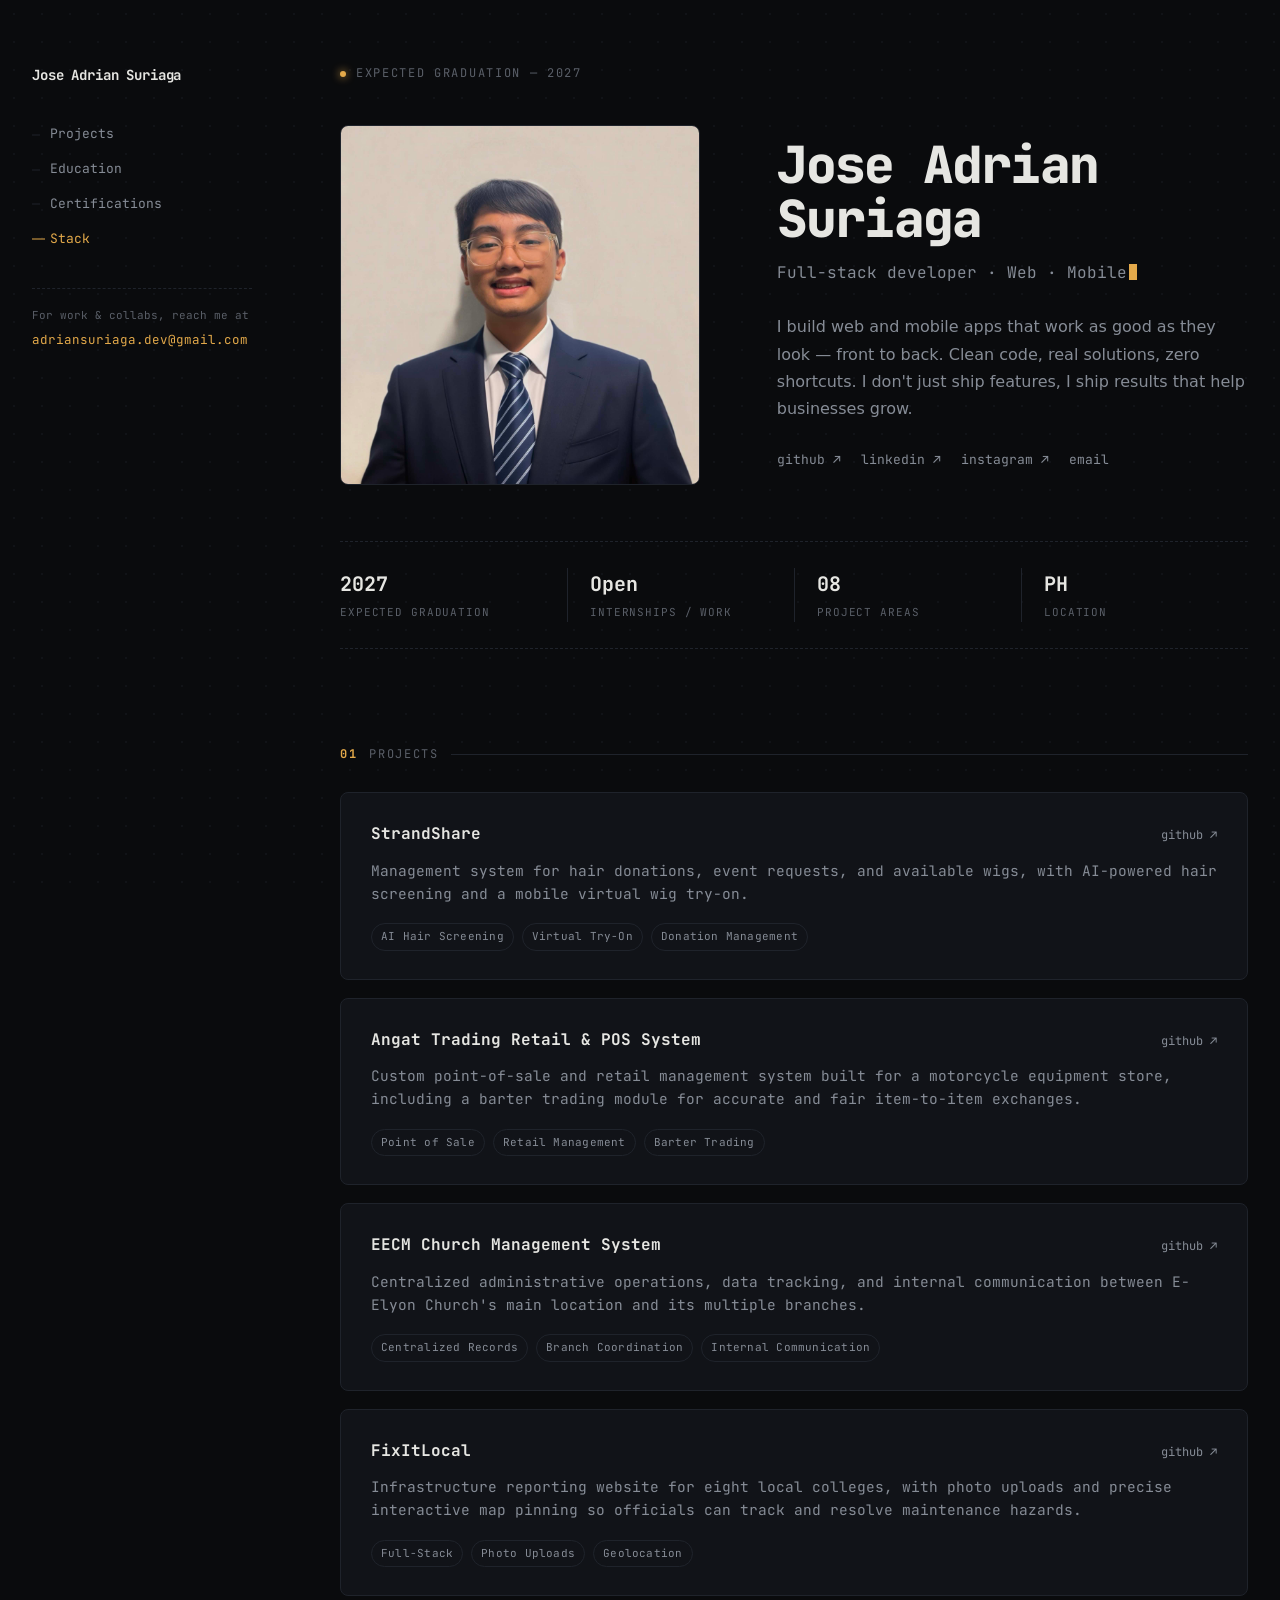
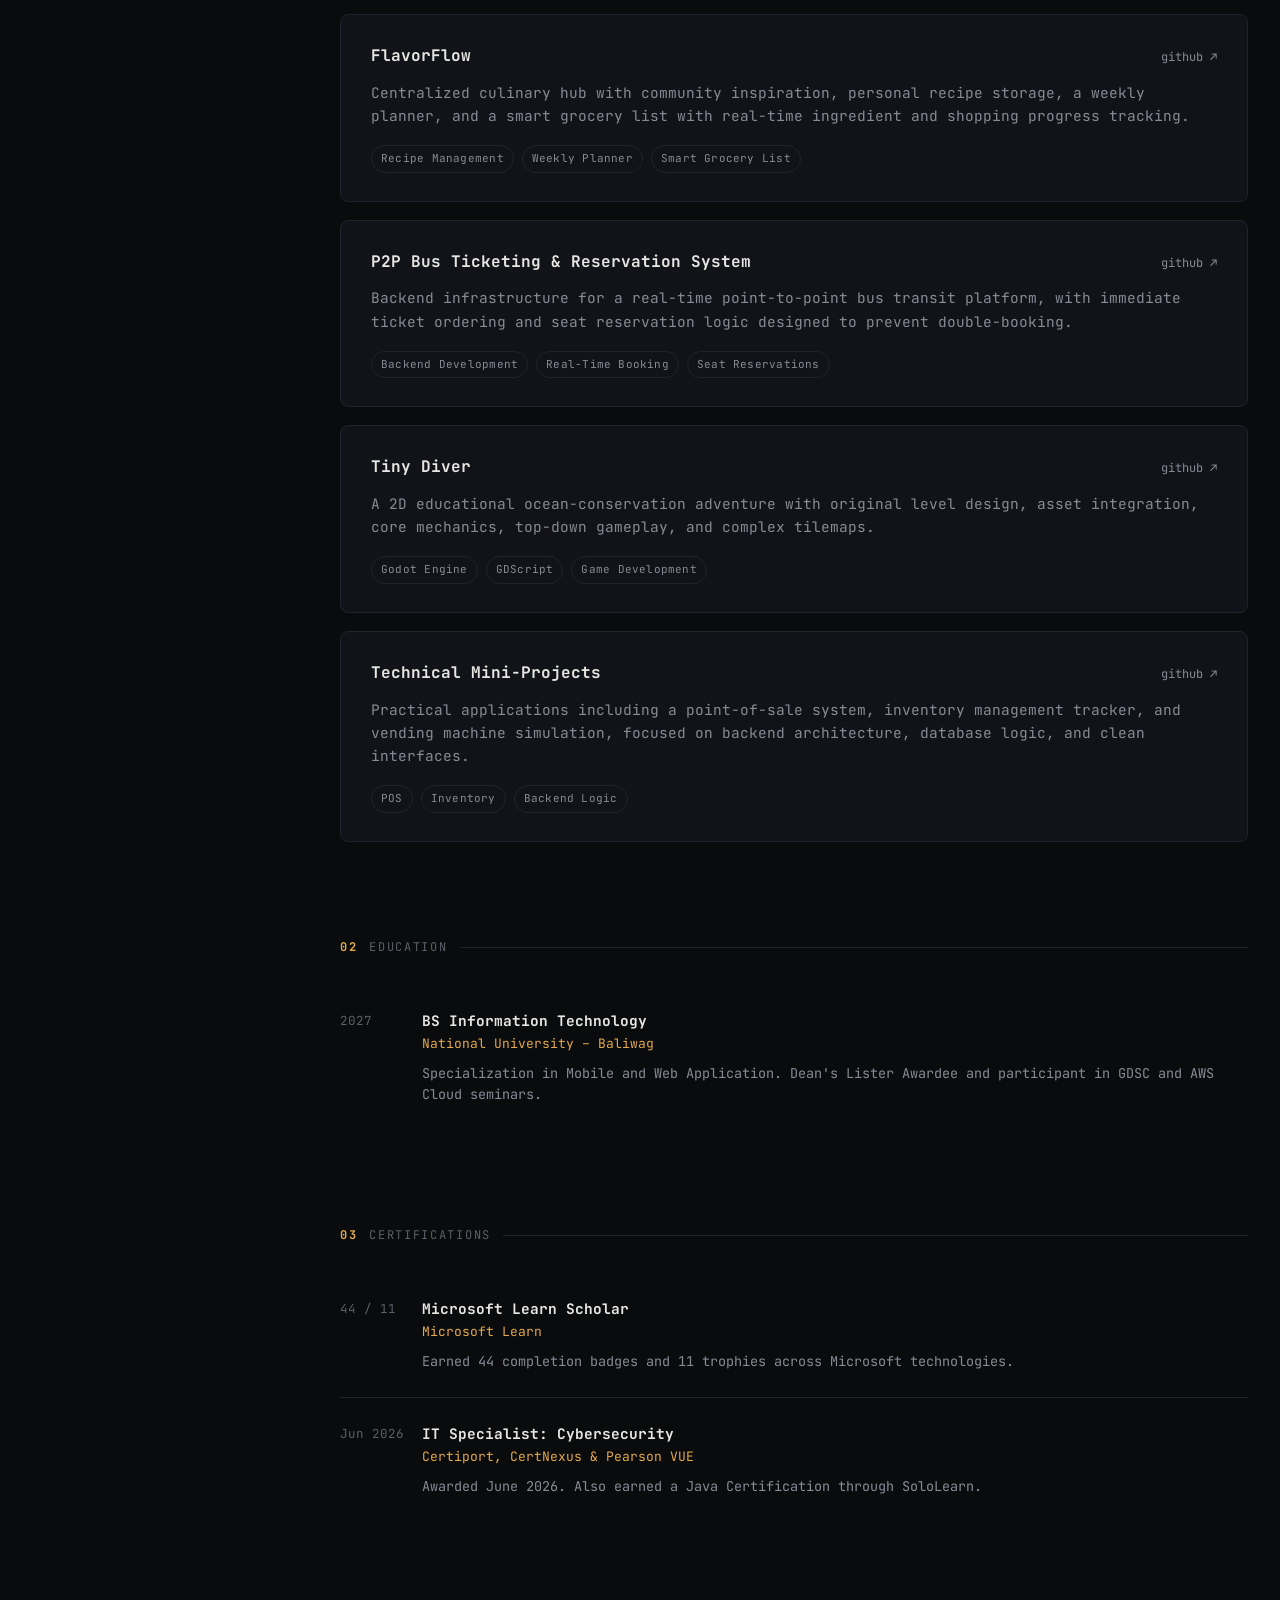
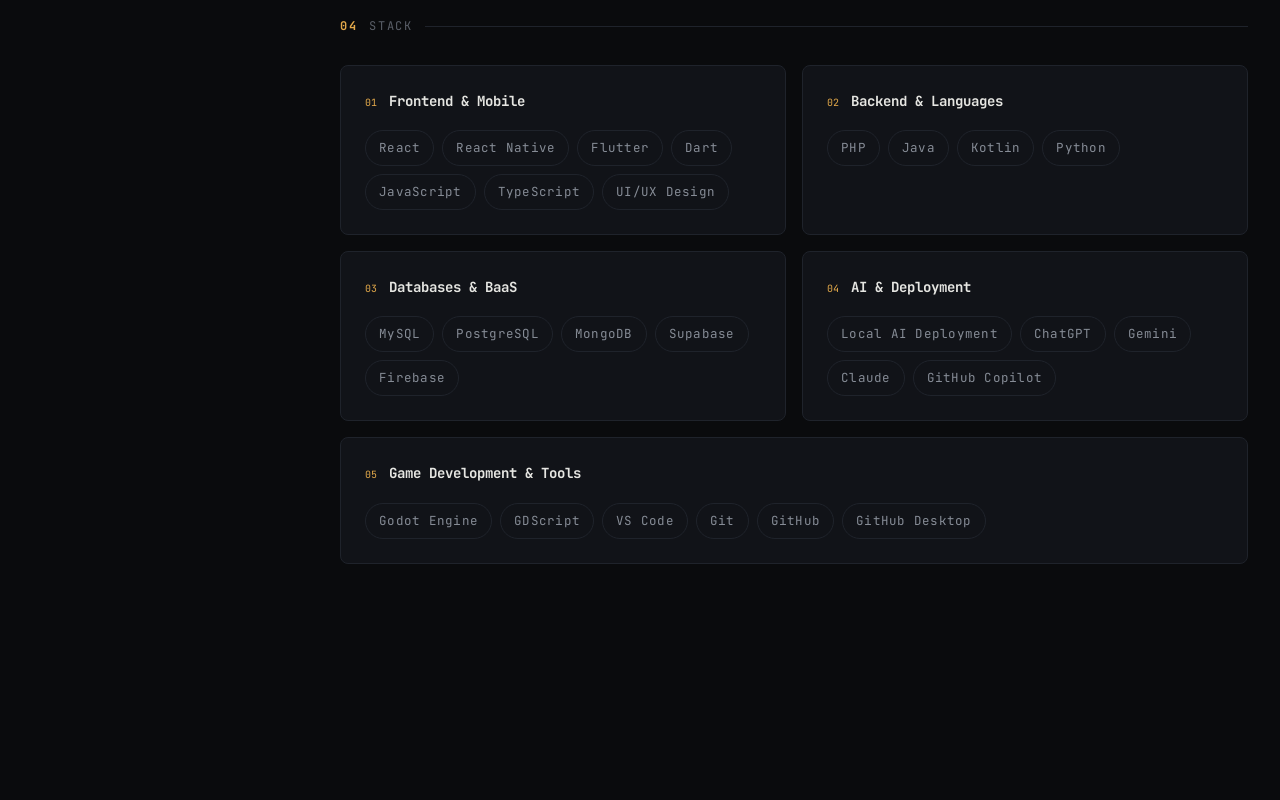
==== public/index.html @ 4dab199d "Restore role tagline without backend" ====
<!DOCTYPE html>
<html lang="en">
<head>
<meta charset="UTF-8">
<meta name="viewport" content="width=device-width, initial-scale=1.0">
<meta name="description" content="Portfolio of Jose Adrian Suriaga, building web and mobile apps with clean code and practical results.">
<title>Jose Adrian Suriaga</title>
<link rel="icon" type="image/jpeg" href="assets/images/profile.jpg">
<link rel="preconnect" href="https://fonts.googleapis.com">
<link rel="preconnect" href="https://fonts.gstatic.com" crossorigin>
<link href="https://fonts.googleapis.com/css2?family=JetBrains+Mono:wght@400;500;600;700;800&display=swap" rel="stylesheet">
<style>
  :root{
    --bg:#0a0b0d;
    --panel:#111318;
    --border:#1f232b;
    --text:#e6e6e2;
    --muted:#868c96;
    --muted-2:#5a5f68;
    --accent:#e3a94a;
    --accent-dim:rgba(227,169,74,0.14);
  }

  *{box-sizing:border-box;}

  html{scroll-behavior:smooth;}

  body{
    margin:0;
    overflow-x:hidden;
    background:var(--bg);
    color:var(--text);
    font-family:'JetBrains Mono', monospace;
    line-height:1.6;
    -webkit-font-smoothing:antialiased;
  }

  /* faint dot-grid texture */
  body::before{
    content:"";
    position:fixed;
    inset:0;
    background-image:radial-gradient(var(--border) 1px, transparent 1px);
    background-size:28px 28px;
    opacity:.35;
    pointer-events:none;
    z-index:0;
  }

  a{color:inherit;}

  a:focus-visible, button:focus-visible{
    outline:2px solid var(--accent);
    outline-offset:3px;
    border-radius:2px;
  }

  .wrap{
    position:relative;
    z-index:1;
    max-width:1480px;
    margin:0 auto;
    padding:64px 32px 140px;
  }

  .layout{
    display:flex;
    align-items:flex-start;
    gap:88px;
  }

  /* ---- sidebar ---- */

  .sidebar{
    flex:none;
    width:220px;
    position:sticky;
    top:56px;
    display:flex;
    flex-direction:column;
    gap:32px;
  }

  .sidebar-header{
    display:flex;
    align-items:center;
    justify-content:space-between;
    gap:20px;
  }

  .brand{
    font-weight:700;
    font-size:14px;
    letter-spacing:-.01em;
  }

  .menu-toggle{
    display:none;
    width:42px;
    height:42px;
    padding:10px;
    flex:none;
    flex-direction:column;
    align-items:center;
    justify-content:center;
    gap:5px;
    border:1px solid var(--border);
    border-radius:6px;
    background:var(--panel);
    color:var(--text);
    cursor:pointer;
  }

  .menu-toggle span{
    display:block;
    width:19px;
    height:1.5px;
    border-radius:99px;
    background:currentColor;
    transition:transform .2s ease, opacity .2s ease;
  }

  .sidebar.is-open .menu-toggle span:nth-child(1){transform:translateY(6.5px) rotate(45deg);}
  .sidebar.is-open .menu-toggle span:nth-child(2){opacity:0;}
  .sidebar.is-open .menu-toggle span:nth-child(3){transform:translateY(-6.5px) rotate(-45deg);}

  .sidebar-panel{
    display:flex;
    flex-direction:column;
    gap:32px;
  }

  .side-nav{
    display:flex;
    flex-direction:column;
    gap:2px;
  }

  .side-nav a{
    position:relative;
    display:block;
    padding:6px 0 6px 18px;
    font-size:13px;
    color:var(--muted);
    text-decoration:none;
    transition:color .15s;
  }

  .side-nav a::before{
    content:"";
    position:absolute;
    left:0; top:50%;
    transform:translateY(-50%);
    width:8px; height:1px;
    background:var(--border);
    transition:width .2s, background .2s;
  }

  .side-nav a:hover{color:var(--text);}

  .side-nav a.active{color:var(--accent);}
  .side-nav a.active::before{width:13px; background:var(--accent);}

  .side-footer{
    border-top:1px dashed var(--border);
    padding-top:18px;
    font-size:11px;
    color:var(--muted-2);
    line-height:1.6;
  }

  .side-footer a{
    display:inline-block;
    margin-top:6px;
    color:var(--accent);
    text-decoration:none;
    font-size:12.5px;
    word-break:break-all;
  }
  .side-footer a:hover{text-decoration:underline;}

  .main{
    flex:1;
    min-width:0;
  }

  .eyebrow{
    font-size:12px;
    letter-spacing:.14em;
    text-transform:uppercase;
    color:var(--muted-2);
    display:flex;
    align-items:center;
    gap:10px;
    margin-bottom:42px;
  }

  .eyebrow .dot{
    width:6px;height:6px;border-radius:50%;
    background:var(--accent);
    box-shadow:0 0 8px var(--accent);
  }

  /* ---- hero ---- */

  .hero{
    display:grid;
    grid-template-columns:minmax(280px, 360px) minmax(0, 1fr);
    align-items:center;
    gap:clamp(48px, 6vw, 88px);
    margin-bottom:56px;
  }

  .avatar{
    display:block;
    width:100%;
    height:auto;
    aspect-ratio:1;
    border:1px solid var(--border);
    border-radius:8px;
    object-fit:cover;
    background:var(--panel);
  }

  .hero-copy{min-width:0;}

  .name{
    font-size:clamp(38px, 4vw, 58px);
    font-weight:800;
    letter-spacing:-.035em;
    line-height:1.05;
    margin:0 0 14px;
    overflow-wrap:break-word;
  }

  .tagline{
    min-height:1.6em;
    color:var(--muted);
    font-size:16px;
  }

  .cursor{
    display:inline-block;
    width:8px;
    height:1em;
    margin-left:2px;
    vertical-align:-2px;
    background:var(--accent);
    animation:blink 1s steps(1) infinite;
  }

  @keyframes blink{50%{opacity:0;}}

  .summary{
    max-width:720px;
    margin-top:28px;
    color:var(--muted);
    font-family:system-ui, -apple-system, BlinkMacSystemFont, "Segoe UI", sans-serif;
    font-size:16px;
    line-height:1.7;
  }

  .summary p{margin:0 0 16px;}
  .summary p:last-child{margin-bottom:0;}

  .links{
    display:flex;
    flex-wrap:wrap;
    gap:20px;
    margin:28px 0 0;
    font-size:13px;
  }

  .links a{
    text-decoration:none;
    color:var(--muted);
    border-bottom:1px solid transparent;
    transition:color .15s, border-color .15s;
  }

  .links a:hover{
    color:var(--accent);
    border-color:var(--accent);
  }

  /* ---- stats ---- */

  .stats{
    display:grid;
    grid-template-columns:repeat(4,1fr);
    border-top:1px dashed var(--border);
    border-bottom:1px dashed var(--border);
    margin:0 0 96px;
    padding:26px 0;
  }

  .stat{
    min-width:0;
    padding:0 22px;
    border-left:1px solid var(--border);
  }
  .stat:first-child{border-left:none;padding-left:0;}

  .stat .num{
    font-size:20px;
    font-weight:700;
    color:var(--text);
  }
  .stat .label{
    font-size:11px;
    letter-spacing:.08em;
    text-transform:uppercase;
    color:var(--muted-2);
    margin-top:4px;
  }

  /* ---- sections ---- */

  section{margin-bottom:96px;}

  .section-label{
    font-size:12px;
    letter-spacing:.14em;
    text-transform:uppercase;
    color:var(--muted-2);
    margin-bottom:28px;
    display:flex;
    align-items:center;
    gap:12px;
  }
  .section-label .num{
    color:var(--accent);
    font-weight:700;
  }
  .section-label::after{
    content:"";
    flex:1;
    height:1px;
    background:var(--border);
  }

  /* projects */

  .project{
    border:1px solid var(--border);
    background:var(--panel);
    border-radius:8px;
    padding:28px 30px;
    margin-bottom:18px;
    transition:border-color .15s;
  }
  .project:hover{border-color:var(--accent);}

  .project-top{
    display:flex;
    justify-content:space-between;
    align-items:baseline;
    gap:12px;
  }

  .project-name{
    font-weight:700;
    font-size:16px;
  }

  .project-link{
    font-size:12px;
    color:var(--muted);
    text-decoration:none;
    white-space:nowrap;
  }
  .project-link:hover{color:var(--accent);}

  .project-desc{
    max-width:940px;
    color:var(--muted);
    font-size:14.5px;
    margin:12px 0 18px;
  }

  .tags{display:flex;flex-wrap:wrap;gap:8px;}

  .tag{
    font-size:11px;
    padding:4px 9px;
    border:1px solid var(--border);
    border-radius:99px;
    color:var(--muted);
    letter-spacing:.02em;
  }

  .tag.placeholder{
    color:var(--muted-2);
    border-style:dashed;
  }

  /* experience */

  .exp-row{
    display:grid;
    grid-template-columns:64px 1fr;
    gap:18px;
    padding:24px 0;
    border-bottom:1px solid var(--border);
  }
  .exp-row:last-child{border-bottom:none;}

  .exp-year{
    color:var(--muted-2);
    font-size:12.5px;
    padding-top:2px;
  }

  .exp-role{
    font-weight:700;
    font-size:14.5px;
  }
  .exp-org{
    color:var(--accent);
    font-size:13px;
    margin-top:2px;
  }
  .exp-desc{
    color:var(--muted);
    font-size:13.5px;
    margin-top:8px;
  }

  /* stack */

  .stack-grid{
    display:grid;
    grid-template-columns:repeat(2, minmax(0, 1fr));
    gap:16px;
  }

  .stack-group{
    padding:24px;
    border:1px solid var(--border);
    border-radius:8px;
    background:var(--panel);
  }

  .stack-group:last-child{grid-column:1 / -1;}

  .stack-heading{
    display:flex;
    align-items:baseline;
    gap:12px;
    margin-bottom:18px;
  }

  .stack-heading span{
    color:var(--accent);
    font-size:10px;
  }

  .stack-heading h3{
    margin:0;
    font-size:14px;
  }

  .stack-tags{
    display:flex;
    flex-wrap:wrap;
    gap:8px;
  }

  .stack-tags .tag{
    font-size:12.5px;
    padding:7px 13px;
  }

  /* contact dialog */

  body.modal-open{overflow:hidden;}

  .contact-dialog{
    width:min(400px, calc(100% - 32px));
    padding:28px;
    border:1px solid var(--border);
    border-radius:10px;
    background:var(--bg);
    color:var(--text);
    box-shadow:0 28px 80px rgba(0,0,0,.45);
  }

  .contact-dialog::backdrop{
    background:rgba(10,11,13,.72);
    -webkit-backdrop-filter:blur(8px);
    backdrop-filter:blur(8px);
  }

  .contact-dialog-head{
    display:flex;
    align-items:center;
    justify-content:space-between;
    gap:20px;
    margin-bottom:8px;
  }

  .contact-kicker{
    margin:0;
    color:var(--muted-2);
    font-size:11px;
    letter-spacing:.12em;
    text-transform:uppercase;
  }

  .contact-close{
    display:grid;
    width:30px;
    height:30px;
    padding:0;
    place-items:center;
    border:0;
    background:transparent;
    color:var(--muted);
    font:inherit;
    font-size:20px;
    cursor:pointer;
  }

  .contact-close:hover{color:var(--accent);}

  .contact-dialog h2{
    margin:0 0 8px;
    font-size:23px;
  }

  .contact-intro{
    margin:0 0 22px;
    color:var(--muted);
    font-family:system-ui, -apple-system, BlinkMacSystemFont, "Segoe UI", sans-serif;
    font-size:14px;
  }

  .contact-email-row{
    display:flex;
    align-items:center;
    gap:10px;
    padding:7px 7px 7px 13px;
    border:1px solid var(--border);
    border-radius:7px;
    background:var(--panel);
  }

  .contact-email{
    min-width:0;
    flex:1;
    overflow-wrap:anywhere;
    font-size:12px;
    font-weight:600;
  }

  .copy-button,
  .mail-button{
    border:1px solid var(--border);
    border-radius:6px;
    font:inherit;
    cursor:pointer;
  }

  .copy-button{
    padding:8px 11px;
    background:var(--text);
    color:var(--bg);
    font-size:11px;
    font-weight:700;
  }

  .copy-button:hover{background:var(--accent);}

  .mail-button{
    display:flex;
    min-height:44px;
    align-items:center;
    justify-content:center;
    margin-top:12px;
    background:transparent;
    color:var(--text);
    font-size:12px;
    font-weight:700;
    text-decoration:none;
  }

  .mail-button:hover{border-color:var(--accent);color:var(--accent);}

  .copy-status{
    display:block;
    min-height:1.4em;
    margin-top:10px;
    color:var(--accent);
    font-size:10px;
  }

  /* responsive */

  @media (max-width:1100px){
    .wrap{padding-inline:26px;}
    .layout{gap:48px;}
    .sidebar{width:190px;}
    .hero{grid-template-columns:minmax(240px, 300px) minmax(0, 1fr);gap:40px;}
  }

  @media (max-width:860px){
    .layout{flex-direction:column; gap:36px;}
    .sidebar{
      position:static;
      width:100%;
      min-width:0;
      display:block;
    }
    .menu-toggle{display:flex;}
    .sidebar-panel{
      max-height:0;
      overflow:hidden;
      visibility:hidden;
      opacity:0;
      gap:22px;
      transform:translateY(-8px);
      transition:max-height .25s ease, opacity .2s ease, transform .2s ease, visibility .2s;
    }
    .sidebar.is-open .sidebar-panel{
      max-height:440px;
      padding-top:24px;
      visibility:visible;
      opacity:1;
      transform:translateY(0);
    }
    .side-nav{
      display:grid;
      grid-template-columns:repeat(2, minmax(0, 1fr));
      width:100%;
      gap:4px 20px;
    }
    .side-nav a{padding-left:14px;}
    .side-footer{
      padding-top:18px;
      width:100%;
    }
    .main{width:100%;}
  }

  @media (max-width:700px){
    .wrap{padding:42px 20px 100px;}
    .hero{grid-template-columns:1fr;gap:34px;}
    .avatar{max-width:360px;}
    .name{font-size:38px;}
    .stats{margin-bottom:76px;}
    section{margin-bottom:76px;}
  }

  @media (max-width:600px){
    .side-nav{gap:4px 12px;}
    .side-footer{min-width:0;}
    .side-footer a{display:block;max-width:100%;overflow-wrap:anywhere;}
    .name{font-size:34px;}
    .stats{grid-template-columns:repeat(2,1fr);row-gap:20px;}
    .stat{padding:0 14px;}
    .stat:nth-child(3){border-left:none;padding-left:0;}
    .exp-row{grid-template-columns:1fr;}
    .project{padding:22px 20px;}
    .project-top{flex-direction:column;align-items:flex-start;}
    .stack-grid{grid-template-columns:1fr;}
    .stack-group:last-child{grid-column:auto;}
    .stack-group{padding:20px;}
    .contact-dialog{padding:22px;}
    .contact-email-row{align-items:stretch;flex-direction:column;padding:12px;}
    .copy-button{width:100%;}
  }

  @media (prefers-reduced-motion: reduce){
    html{scroll-behavior:auto;}
    .cursor{animation:none;}
    .menu-toggle span,
    .sidebar-panel{transition:none;}
  }
</style>
</head>
<body>

<div class="wrap">
<div class="layout">

  <!-- SIDEBAR -->
  <aside class="sidebar" data-sidebar>
    <div class="sidebar-header">
      <div class="brand">Jose Adrian Suriaga</div>
      <button class="menu-toggle" type="button" aria-expanded="false" aria-controls="sidebar-panel" aria-label="Open navigation" data-menu-toggle>
        <span></span><span></span><span></span>
      </button>
    </div>

    <div class="sidebar-panel" id="sidebar-panel" data-sidebar-panel>
      <nav class="side-nav" aria-label="Portfolio navigation">
        <a href="#projects" data-section="projects" class="active">Projects</a>
        <a href="#education" data-section="education">Education</a>
        <a href="#certifications" data-section="certifications">Certifications</a>
        <a href="#stack" data-section="stack">Stack</a>
      </nav>

      <div class="side-footer">
        For work &amp; collabs, reach me at
        <a href="mailto:adriansuriaga.dev@gmail.com" data-contact-trigger>adriansuriaga.dev@gmail.com</a>
      </div>
    </div>
  </aside>

  <main class="main">

  <div class="eyebrow"><span class="dot"></span>EXPECTED GRADUATION — 2027</div>

  <!-- HERO -->
  <div class="hero">
    <img class="avatar" src="assets/images/profile.jpg" alt="Portrait of Jose Adrian Suriaga" width="360" height="360">
    <div class="hero-copy">
      <h1 class="name">Jose Adrian Suriaga</h1>
      <div class="tagline" id="tagline"><span id="tagline-text"></span><span class="cursor"></span></div>

      <div class="summary">
        <p>I build web and mobile apps that work as good as they look — front to back. Clean code, real solutions, zero shortcuts. I don't just ship features, I ship results that help businesses grow.</p>
      </div>

      <div class="links">
        <a href="https://github.com/JaesNOLIMIT" target="_blank" rel="noopener">github ↗</a>
        <a href="https://www.linkedin.com/in/jose-adrian-suriaga-961773423" target="_blank" rel="noopener">linkedin ↗</a>
        <a href="https://www.instagram.com/adriansuriaga" target="_blank" rel="noopener">instagram ↗</a>
        <a href="mailto:adriansuriaga.dev@gmail.com" data-contact-trigger>email</a>
      </div>
    </div>
  </div>

  <!-- STATS -->
  <div class="stats">
    <div class="stat">
      <div class="num">2027</div>
      <div class="label">Expected graduation</div>
    </div>
    <div class="stat">
      <div class="num">Open</div>
      <div class="label">Internships / work</div>
    </div>
    <div class="stat">
      <div class="num">08</div>
      <div class="label">Project areas</div>
    </div>
    <div class="stat">
      <div class="num">PH</div>
      <div class="label">Location</div>
    </div>
  </div>

  <!-- PROJECTS -->
  <section id="projects">
    <div class="section-label"><span class="num">01</span> Projects</div>

    <div class="project">
      <div class="project-top">
        <div class="project-name">StrandShare</div>
        <a class="project-link" href="https://github.com/JaesNOLIMIT" target="_blank" rel="noopener">github ↗</a>
      </div>
      <div class="project-desc">
        Management system for hair donations, event requests, and available wigs,
        with AI-powered hair screening and a mobile virtual wig try-on.
      </div>
      <div class="tags">
        <span class="tag">AI Hair Screening</span>
        <span class="tag">Virtual Try-On</span>
        <span class="tag">Donation Management</span>
      </div>
    </div>

    <div class="project">
      <div class="project-top">
        <div class="project-name">Angat Trading Retail &amp; POS System</div>
        <a class="project-link" href="https://github.com/JaesNOLIMIT" target="_blank" rel="noopener">github ↗</a>
      </div>
      <div class="project-desc">Custom point-of-sale and retail management system built for a motorcycle equipment store, including a barter trading module for accurate and fair item-to-item exchanges.</div>
      <div class="tags">
        <span class="tag">Point of Sale</span>
        <span class="tag">Retail Management</span>
        <span class="tag">Barter Trading</span>
      </div>
    </div>

    <div class="project">
      <div class="project-top">
        <div class="project-name">EECM Church Management System</div>
        <a class="project-link" href="https://github.com/JaesNOLIMIT" target="_blank" rel="noopener">github ↗</a>
      </div>
      <div class="project-desc">Centralized administrative operations, data tracking, and internal communication between E-Elyon Church's main location and its multiple branches.</div>
      <div class="tags">
        <span class="tag">Centralized Records</span>
        <span class="tag">Branch Coordination</span>
        <span class="tag">Internal Communication</span>
      </div>
    </div>

    <div class="project">
      <div class="project-top">
        <div class="project-name">FixItLocal</div>
        <a class="project-link" href="https://github.com/JaesNOLIMIT" target="_blank" rel="noopener">github ↗</a>
      </div>
      <div class="project-desc">Infrastructure reporting website for eight local colleges, with photo uploads and precise interactive map pinning so officials can track and resolve maintenance hazards.</div>
      <div class="tags">
        <span class="tag">Full-Stack</span>
        <span class="tag">Photo Uploads</span>
        <span class="tag">Geolocation</span>
      </div>
    </div>

    <div class="project">
      <div class="project-top">
        <div class="project-name">FlavorFlow</div>
        <a class="project-link" href="https://github.com/JaesNOLIMIT" target="_blank" rel="noopener">github ↗</a>
      </div>
      <div class="project-desc">Centralized culinary hub with community inspiration, personal recipe storage, a weekly planner, and a smart grocery list with real-time ingredient and shopping progress tracking.</div>
      <div class="tags">
        <span class="tag">Recipe Management</span>
        <span class="tag">Weekly Planner</span>
        <span class="tag">Smart Grocery List</span>
      </div>
    </div>

    <div class="project">
      <div class="project-top">
        <div class="project-name">P2P Bus Ticketing &amp; Reservation System</div>
        <a class="project-link" href="https://github.com/JaesNOLIMIT" target="_blank" rel="noopener">github ↗</a>
      </div>
      <div class="project-desc">Backend infrastructure for a real-time point-to-point bus transit platform, with immediate ticket ordering and seat reservation logic designed to prevent double-booking.</div>
      <div class="tags">
        <span class="tag">Backend Development</span>
        <span class="tag">Real-Time Booking</span>
        <span class="tag">Seat Reservations</span>
      </div>
    </div>

    <div class="project">
      <div class="project-top">
        <div class="project-name">Tiny Diver</div>
        <a class="project-link" href="https://github.com/JaesNOLIMIT" target="_blank" rel="noopener">github ↗</a>
      </div>
      <div class="project-desc">A 2D educational ocean-conservation adventure with original level design, asset integration, core mechanics, top-down gameplay, and complex tilemaps.</div>
      <div class="tags">
        <span class="tag">Godot Engine</span>
        <span class="tag">GDScript</span>
        <span class="tag">Game Development</span>
      </div>
    </div>

    <div class="project">
      <div class="project-top">
        <div class="project-name">Technical Mini-Projects</div>
        <a class="project-link" href="https://github.com/JaesNOLIMIT" target="_blank" rel="noopener">github ↗</a>
      </div>
      <div class="project-desc">Practical applications including a point-of-sale system, inventory management tracker, and vending machine simulation, focused on backend architecture, database logic, and clean interfaces.</div>
      <div class="tags">
        <span class="tag">POS</span>
        <span class="tag">Inventory</span>
        <span class="tag">Backend Logic</span>
      </div>
    </div>
  </section>

  <!-- EDUCATION -->
  <section id="education">
    <div class="section-label"><span class="num">02</span> Education</div>

    <div class="exp-row">
      <div class="exp-year">2027</div>
      <div>
        <div class="exp-role">BS Information Technology</div>
        <div class="exp-org">National University – Baliwag</div>
        <div class="exp-desc">Specialization in Mobile and Web Application. Dean's Lister Awardee and participant in GDSC and AWS Cloud seminars.</div>
      </div>
    </div>
  </section>

  <!-- CERTIFICATIONS -->
  <section id="certifications">
    <div class="section-label"><span class="num">03</span> Certifications</div>

    <div class="exp-row">
      <div class="exp-year">44 / 11</div>
      <div>
        <div class="exp-role">Microsoft Learn Scholar</div>
        <div class="exp-org">Microsoft Learn</div>
        <div class="exp-desc">Earned 44 completion badges and 11 trophies across Microsoft technologies.</div>
      </div>
    </div>

    <div class="exp-row">
      <div class="exp-year">Jun 2026</div>
      <div>
        <div class="exp-role">IT Specialist: Cybersecurity</div>
        <div class="exp-org">Certiport, CertNexus &amp; Pearson VUE</div>
        <div class="exp-desc">Awarded June 2026. Also earned a Java Certification through SoloLearn.</div>
      </div>
    </div>
  </section>

  <!-- STACK -->
  <section id="stack">
    <div class="section-label"><span class="num">04</span> Stack</div>
    <div class="stack-grid">
      <article class="stack-group">
        <div class="stack-heading"><span>01</span><h3>Frontend &amp; Mobile</h3></div>
        <div class="stack-tags">
          <span class="tag">React</span><span class="tag">React Native</span><span class="tag">Flutter</span><span class="tag">Dart</span><span class="tag">JavaScript</span><span class="tag">TypeScript</span><span class="tag">UI/UX Design</span>
        </div>
      </article>

      <article class="stack-group">
        <div class="stack-heading"><span>02</span><h3>Backend &amp; Languages</h3></div>
        <div class="stack-tags">
          <span class="tag">PHP</span><span class="tag">Java</span><span class="tag">Kotlin</span><span class="tag">Python</span>
        </div>
      </article>

      <article class="stack-group">
        <div class="stack-heading"><span>03</span><h3>Databases &amp; BaaS</h3></div>
        <div class="stack-tags">
          <span class="tag">MySQL</span><span class="tag">PostgreSQL</span><span class="tag">MongoDB</span><span class="tag">Supabase</span><span class="tag">Firebase</span>
        </div>
      </article>

      <article class="stack-group">
        <div class="stack-heading"><span>04</span><h3>AI &amp; Deployment</h3></div>
        <div class="stack-tags">
          <span class="tag">Local AI Deployment</span><span class="tag">ChatGPT</span><span class="tag">Gemini</span><span class="tag">Claude</span><span class="tag">GitHub Copilot</span>
        </div>
      </article>

      <article class="stack-group">
        <div class="stack-heading"><span>05</span><h3>Game Development &amp; Tools</h3></div>
        <div class="stack-tags">
          <span class="tag">Godot Engine</span><span class="tag">GDScript</span><span class="tag">VS Code</span><span class="tag">Git</span><span class="tag">GitHub</span><span class="tag">GitHub Desktop</span>
        </div>
      </article>
    </div>
  </section>

  </main>

</div>
</div>

<dialog class="contact-dialog" data-contact-dialog aria-labelledby="contact-title">
  <div class="contact-dialog-head">
    <p class="contact-kicker">Get in touch</p>
    <button class="contact-close" type="button" aria-label="Close contact dialog" data-contact-close>&times;</button>
  </div>
  <h2 id="contact-title">say hello</h2>
  <p class="contact-intro">For work, collabs, or just to say hi — drop me a line.</p>
  <div class="contact-email-row">
    <span class="contact-email">adriansuriaga.dev@gmail.com</span>
    <button class="copy-button" type="button" data-copy-email>Copy</button>
  </div>
  <a class="mail-button" href="mailto:adriansuriaga.dev@gmail.com">Open mail app</a>
  <span class="copy-status" role="status" aria-live="polite" data-copy-status></span>
</dialog>

<script>
  const tagline = 'Full-stack developer · Web · Mobile';
  const taglineText = document.getElementById('tagline-text');
  const reducedMotion = window.matchMedia('(prefers-reduced-motion: reduce)').matches;

  if (taglineText) {
    if (reducedMotion) {
      taglineText.textContent = tagline;
    } else {
      let taglineIndex = 0;
      (function typeTagline() {
        if (taglineIndex <= tagline.length) {
          taglineText.textContent = tagline.slice(0, taglineIndex);
          taglineIndex += 1;
          window.setTimeout(typeTagline, 28);
        }
      })();
    }
  }

  const navLinks = document.querySelectorAll('.side-nav a');
  const sidebar = document.querySelector('[data-sidebar]');
  const menuToggle = document.querySelector('[data-menu-toggle]');
  const sidebarPanel = document.querySelector('[data-sidebar-panel]');

  const setMenu = (open) => {
    if (!sidebar || !menuToggle || !sidebarPanel) return;
    sidebar.classList.toggle('is-open', open);
    menuToggle.setAttribute('aria-expanded', String(open));
    menuToggle.setAttribute('aria-label', open ? 'Close navigation' : 'Open navigation');
  };

  menuToggle?.addEventListener('click', () => {
    setMenu(menuToggle.getAttribute('aria-expanded') !== 'true');
  });

  navLinks.forEach((link) => link.addEventListener('click', () => setMenu(false)));

  window.addEventListener('resize', () => {
    if (window.innerWidth > 860) setMenu(false);
  });

  document.addEventListener('keydown', (event) => {
    if (event.key === 'Escape') setMenu(false);
  });

  // Highlight the sidebar link for whichever section is in view.
  const linkFor = {};
  navLinks.forEach(a => linkFor[a.dataset.section] = a);

  const spy = new IntersectionObserver((entries) => {
    entries.forEach(entry => {
      if (entry.isIntersecting) {
        navLinks.forEach(a => a.classList.remove('active'));
        const link = linkFor[entry.target.id];
        if (link) link.classList.add('active');
      }
    });
  }, { rootMargin: '-35% 0px -55% 0px', threshold: 0 });

  document.querySelectorAll('main section[id]').forEach(s => spy.observe(s));

  const contactDialog = document.querySelector('[data-contact-dialog]');
  const contactTriggers = document.querySelectorAll('[data-contact-trigger]');
  const contactClose = document.querySelector('[data-contact-close]');
  const copyButton = document.querySelector('[data-copy-email]');
  const copyStatus = document.querySelector('[data-copy-status]');
  const email = 'adriansuriaga.dev@gmail.com';
  let lastContactTrigger = null;

  const openContactDialog = (trigger) => {
    if (!contactDialog) return;
    lastContactTrigger = trigger;
    setMenu(false);
    document.body.classList.add('modal-open');
    if (typeof contactDialog.showModal === 'function') {
      contactDialog.showModal();
    } else {
      contactDialog.setAttribute('open', '');
    }
    contactClose?.focus();
  };

  const closeContactDialog = () => {
    if (!contactDialog) return;
    if (typeof contactDialog.close === 'function') {
      contactDialog.close();
    } else {
      contactDialog.removeAttribute('open');
      document.body.classList.remove('modal-open');
      lastContactTrigger?.focus();
    }
  };

  contactTriggers.forEach((trigger) => {
    trigger.addEventListener('click', (event) => {
      event.preventDefault();
      openContactDialog(trigger);
    });
  });

  contactClose?.addEventListener('click', closeContactDialog);

  contactDialog?.addEventListener('click', (event) => {
    if (event.target === contactDialog) closeContactDialog();
  });

  contactDialog?.addEventListener('close', () => {
    document.body.classList.remove('modal-open');
    if (copyStatus) copyStatus.textContent = '';
    if (copyButton) copyButton.textContent = 'Copy';
    lastContactTrigger?.focus();
  });

  copyButton?.addEventListener('click', async () => {
    try {
      await navigator.clipboard.writeText(email);
    } catch {
      const textArea = document.createElement('textarea');
      textArea.value = email;
      textArea.style.position = 'fixed';
      textArea.style.opacity = '0';
      document.body.appendChild(textArea);
      textArea.select();
      document.execCommand('copy');
      textArea.remove();
    }
    copyButton.textContent = 'Copied';
    if (copyStatus) copyStatus.textContent = 'Email copied to clipboard.';
  });
</script>

</body>
</html>
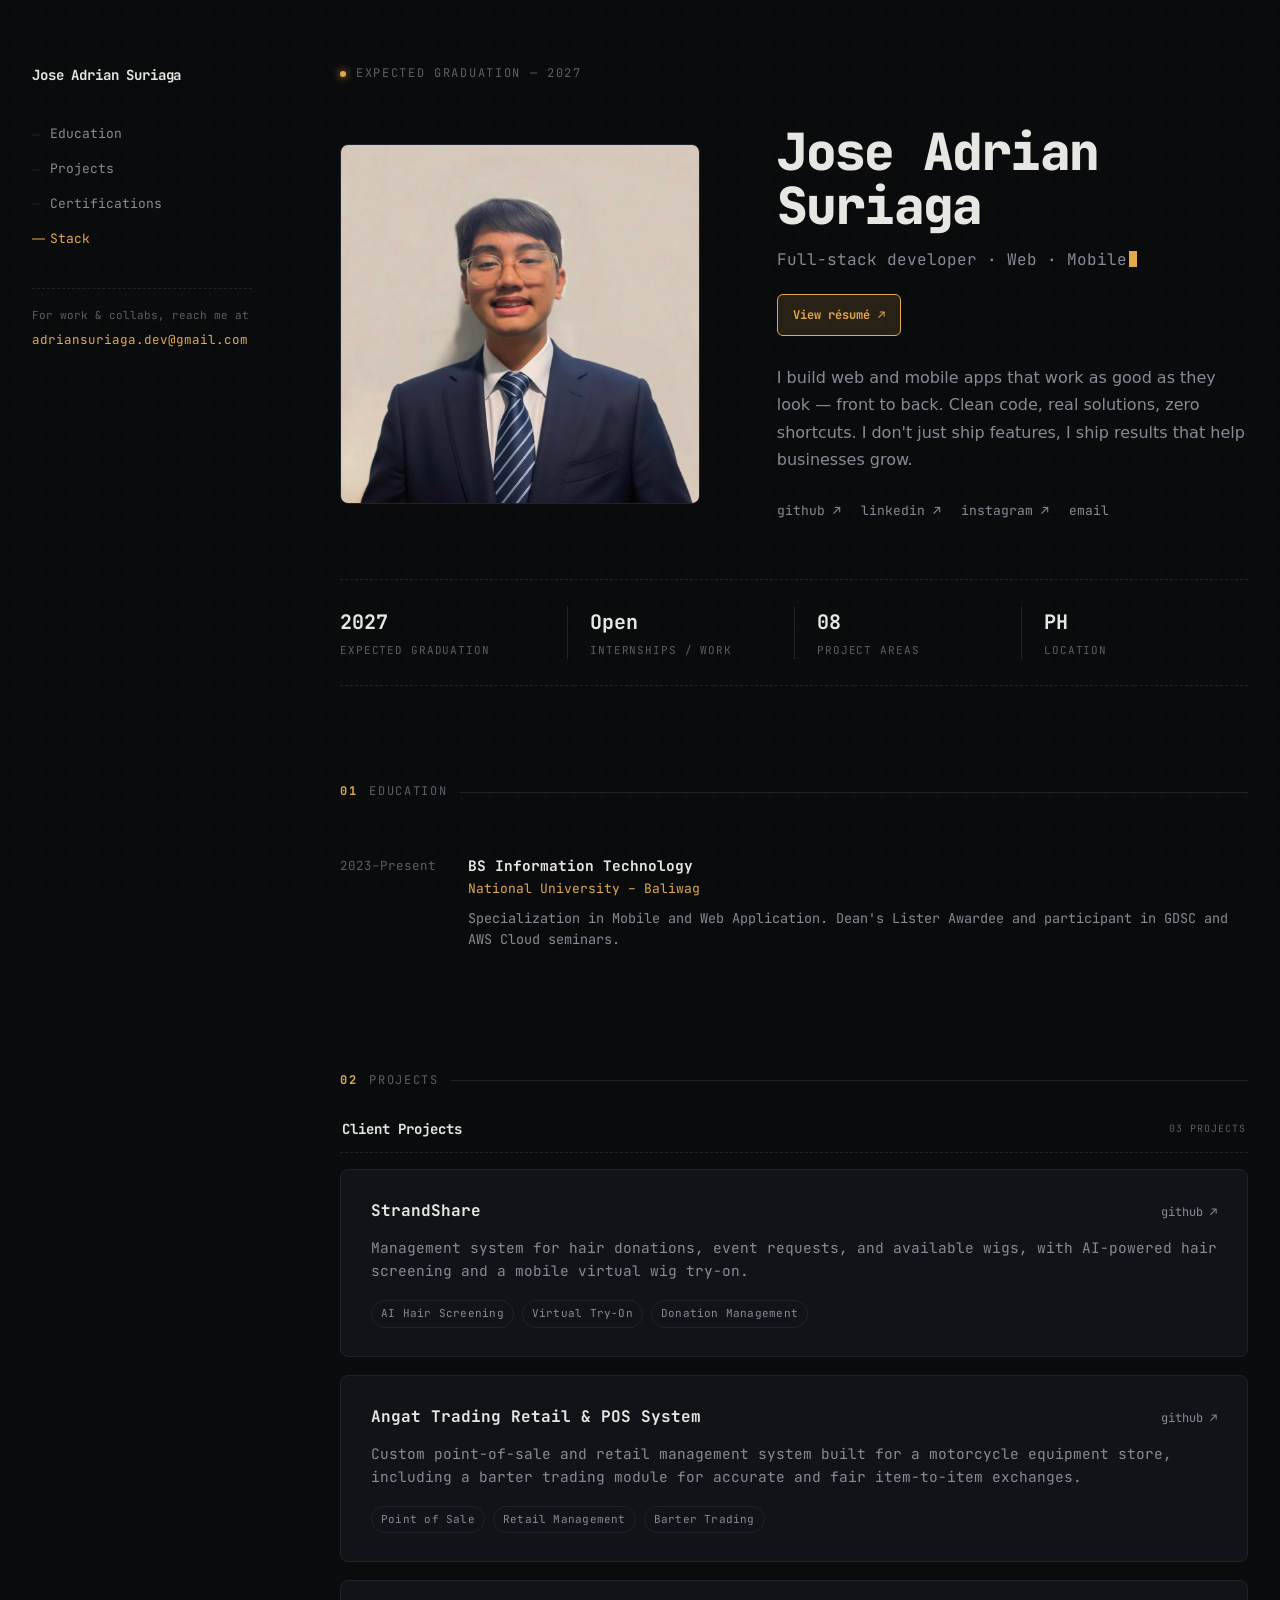
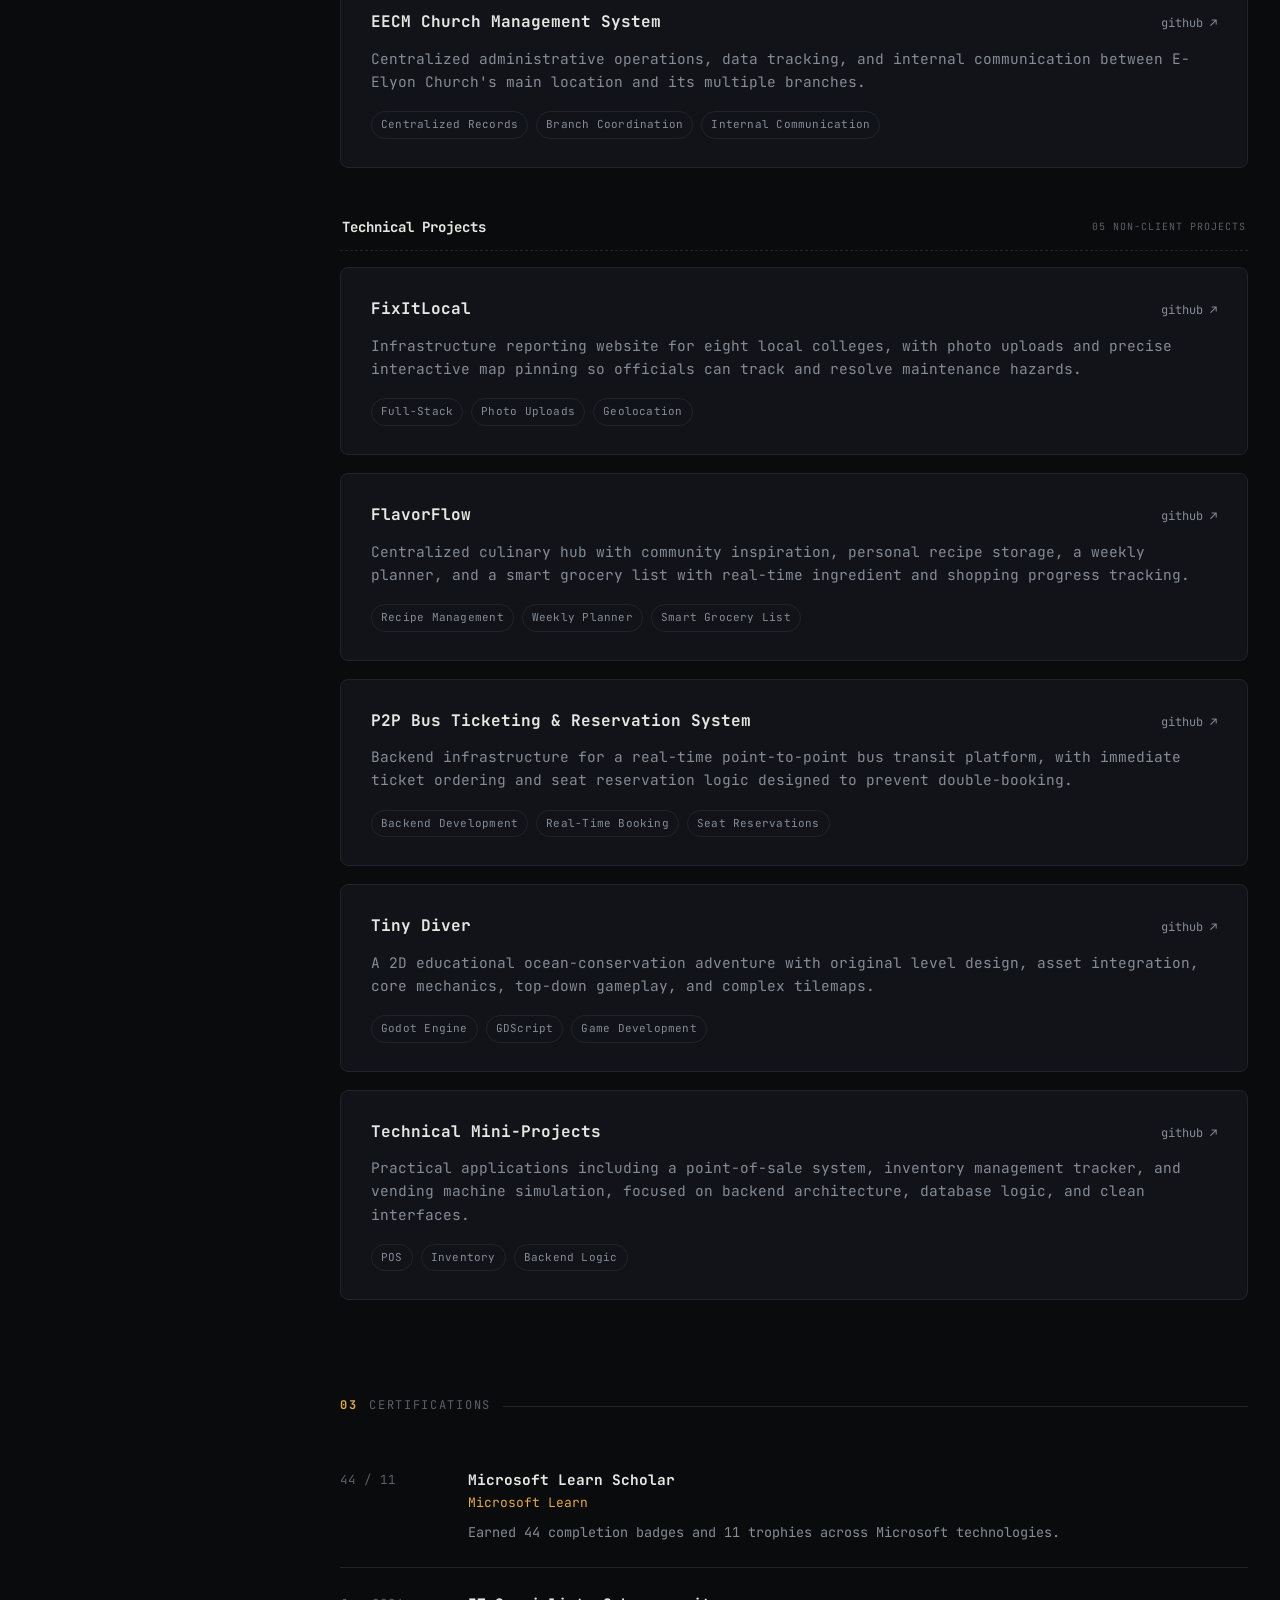
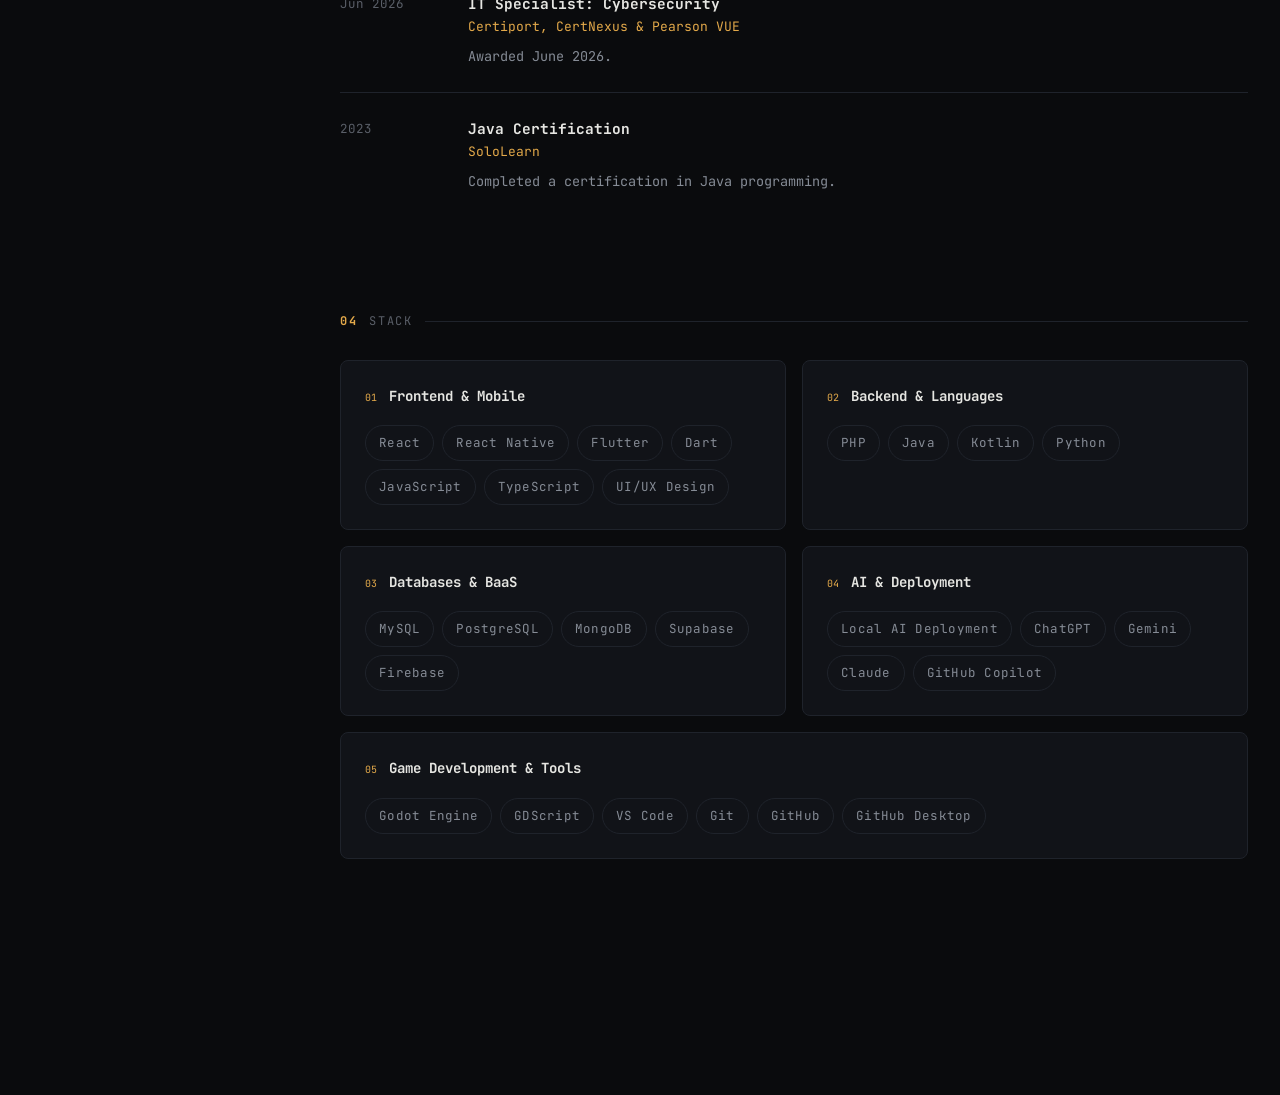
==== commit 95e37250: "Organize projects and education details" ====
--- a/public/index.html
+++ b/public/index.html
@@ -263,6 +263,28 @@
   .summary p{margin:0 0 16px;}
   .summary p:last-child{margin-bottom:0;}
 
+  .resume-button{
+    display:inline-flex;
+    align-items:center;
+    gap:8px;
+    min-height:42px;
+    margin-top:22px;
+    padding:9px 15px;
+    border:1px solid var(--accent);
+    border-radius:6px;
+    background:var(--accent-dim);
+    color:var(--accent);
+    font-size:12px;
+    font-weight:700;
+    text-decoration:none;
+    transition:background .15s, color .15s;
+  }
+
+  .resume-button:hover{
+    background:var(--accent);
+    color:var(--bg);
+  }
+
   .links{
     display:flex;
     flex-wrap:wrap;
@@ -341,6 +363,31 @@
 
   /* projects */
 
+  .project-group + .project-group{margin-top:48px;}
+
+  .project-group-heading{
+    display:flex;
+    align-items:center;
+    justify-content:space-between;
+    gap:20px;
+    margin:0 0 16px;
+    padding:0 2px 12px;
+    border-bottom:1px dashed var(--border);
+  }
+
+  .project-group-heading h3{
+    margin:0;
+    font-size:14px;
+    color:var(--text);
+  }
+
+  .project-group-heading span{
+    color:var(--muted-2);
+    font-size:10px;
+    letter-spacing:.1em;
+    text-transform:uppercase;
+  }
+
   .project{
     border:1px solid var(--border);
     background:var(--panel);
@@ -398,7 +445,7 @@
 
   .exp-row{
     display:grid;
-    grid-template-columns:64px 1fr;
+    grid-template-columns:110px 1fr;
     gap:18px;
     padding:24px 0;
     border-bottom:1px solid var(--border);
@@ -660,6 +707,7 @@
     .stat{padding:0 14px;}
     .stat:nth-child(3){border-left:none;padding-left:0;}
     .exp-row{grid-template-columns:1fr;}
+    .project-group-heading{align-items:flex-start;flex-direction:column;gap:4px;}
     .project{padding:22px 20px;}
     .project-top{flex-direction:column;align-items:flex-start;}
     .stack-grid{grid-template-columns:1fr;}
@@ -694,8 +742,8 @@
 
     <div class="sidebar-panel" id="sidebar-panel" data-sidebar-panel>
       <nav class="side-nav" aria-label="Portfolio navigation">
-        <a href="#projects" data-section="projects" class="active">Projects</a>
-        <a href="#education" data-section="education">Education</a>
+        <a href="#education" data-section="education" class="active">Education</a>
+        <a href="#projects" data-section="projects">Projects</a>
         <a href="#certifications" data-section="certifications">Certifications</a>
         <a href="#stack" data-section="stack">Stack</a>
       </nav>
@@ -718,6 +766,8 @@
       <h1 class="name">Jose Adrian Suriaga</h1>
       <div class="tagline" id="tagline"><span id="tagline-text"></span><span class="cursor"></span></div>
 
+      <a class="resume-button" href="assets/documents/jose-adrian-suriaga-resume.pdf" target="_blank" rel="noopener">View résumé <span aria-hidden="true">↗</span></a>
+
       <div class="summary">
         <p>I build web and mobile apps that work as good as they look — front to back. Clean code, real solutions, zero shortcuts. I don't just ship features, I ship results that help businesses grow.</p>
       </div>
@@ -751,9 +801,29 @@
     </div>
   </div>
 
+  <!-- EDUCATION -->
+  <section id="education">
+    <div class="section-label"><span class="num">01</span> Education</div>
+
+    <div class="exp-row">
+      <div class="exp-year">2023–Present</div>
+      <div>
+        <div class="exp-role">BS Information Technology</div>
+        <div class="exp-org">National University – Baliwag</div>
+        <div class="exp-desc">Specialization in Mobile and Web Application. Dean's Lister Awardee and participant in GDSC and AWS Cloud seminars.</div>
+      </div>
+    </div>
+  </section>
+
   <!-- PROJECTS -->
   <section id="projects">
-    <div class="section-label"><span class="num">01</span> Projects</div>
+    <div class="section-label"><span class="num">02</span> Projects</div>
+
+    <div class="project-group" aria-labelledby="client-projects-title">
+      <div class="project-group-heading">
+        <h3 id="client-projects-title">Client Projects</h3>
+        <span>03 projects</span>
+      </div>
 
     <div class="project">
       <div class="project-top">
@@ -797,6 +867,14 @@
       </div>
     </div>
 
+    </div>
+
+    <div class="project-group" aria-labelledby="technical-projects-title">
+      <div class="project-group-heading">
+        <h3 id="technical-projects-title">Technical Projects</h3>
+        <span>05 non-client projects</span>
+      </div>
+
     <div class="project">
       <div class="project-top">
         <div class="project-name">FixItLocal</div>
@@ -861,19 +939,6 @@
         <span class="tag">Backend Logic</span>
       </div>
     </div>
-  </section>
-
-  <!-- EDUCATION -->
-  <section id="education">
-    <div class="section-label"><span class="num">02</span> Education</div>
-
-    <div class="exp-row">
-      <div class="exp-year">2027</div>
-      <div>
-        <div class="exp-role">BS Information Technology</div>
-        <div class="exp-org">National University – Baliwag</div>
-        <div class="exp-desc">Specialization in Mobile and Web Application. Dean's Lister Awardee and participant in GDSC and AWS Cloud seminars.</div>
-      </div>
     </div>
   </section>
 
@@ -895,7 +960,16 @@
       <div>
         <div class="exp-role">IT Specialist: Cybersecurity</div>
         <div class="exp-org">Certiport, CertNexus &amp; Pearson VUE</div>
-        <div class="exp-desc">Awarded June 2026. Also earned a Java Certification through SoloLearn.</div>
+        <div class="exp-desc">Awarded June 2026.</div>
+      </div>
+    </div>
+
+    <div class="exp-row">
+      <div class="exp-year">2023</div>
+      <div>
+        <div class="exp-role">Java Certification</div>
+        <div class="exp-org">SoloLearn</div>
+        <div class="exp-desc">Completed a certification in Java programming.</div>
       </div>
     </div>
   </section>
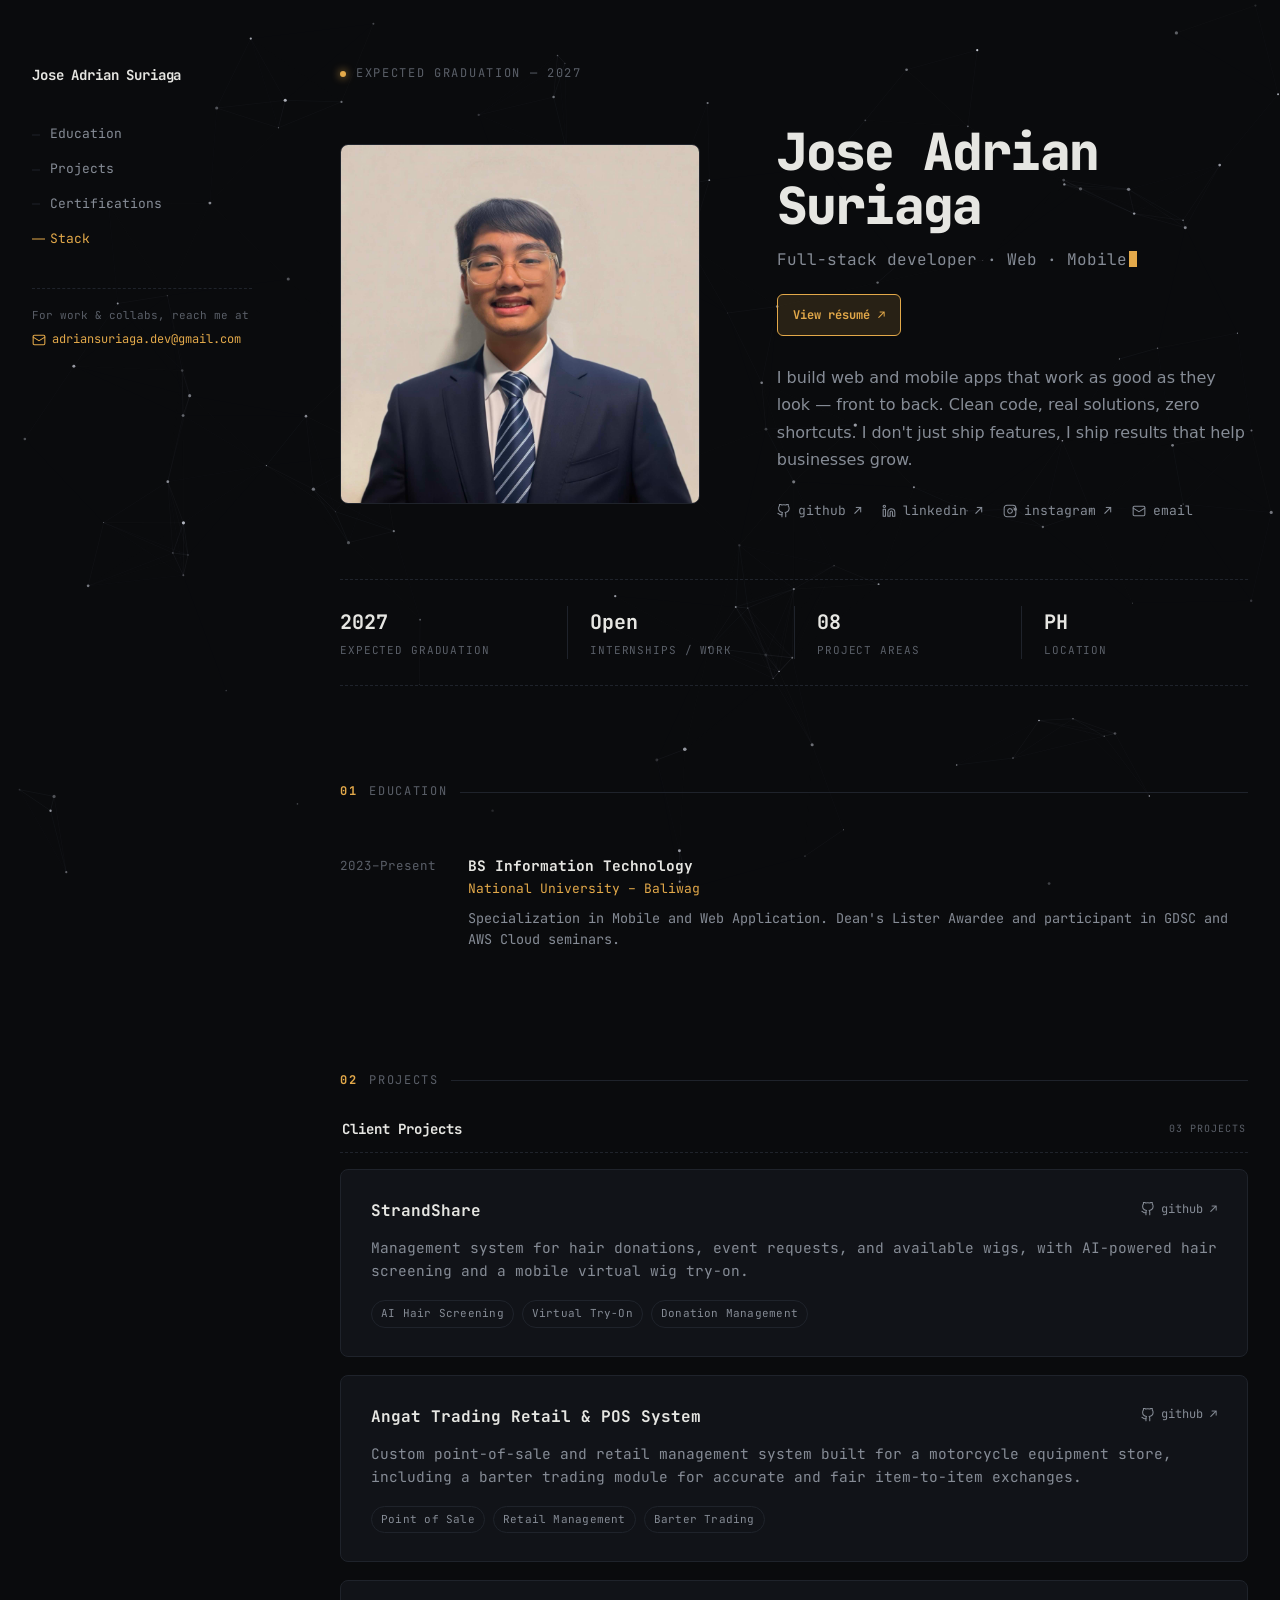
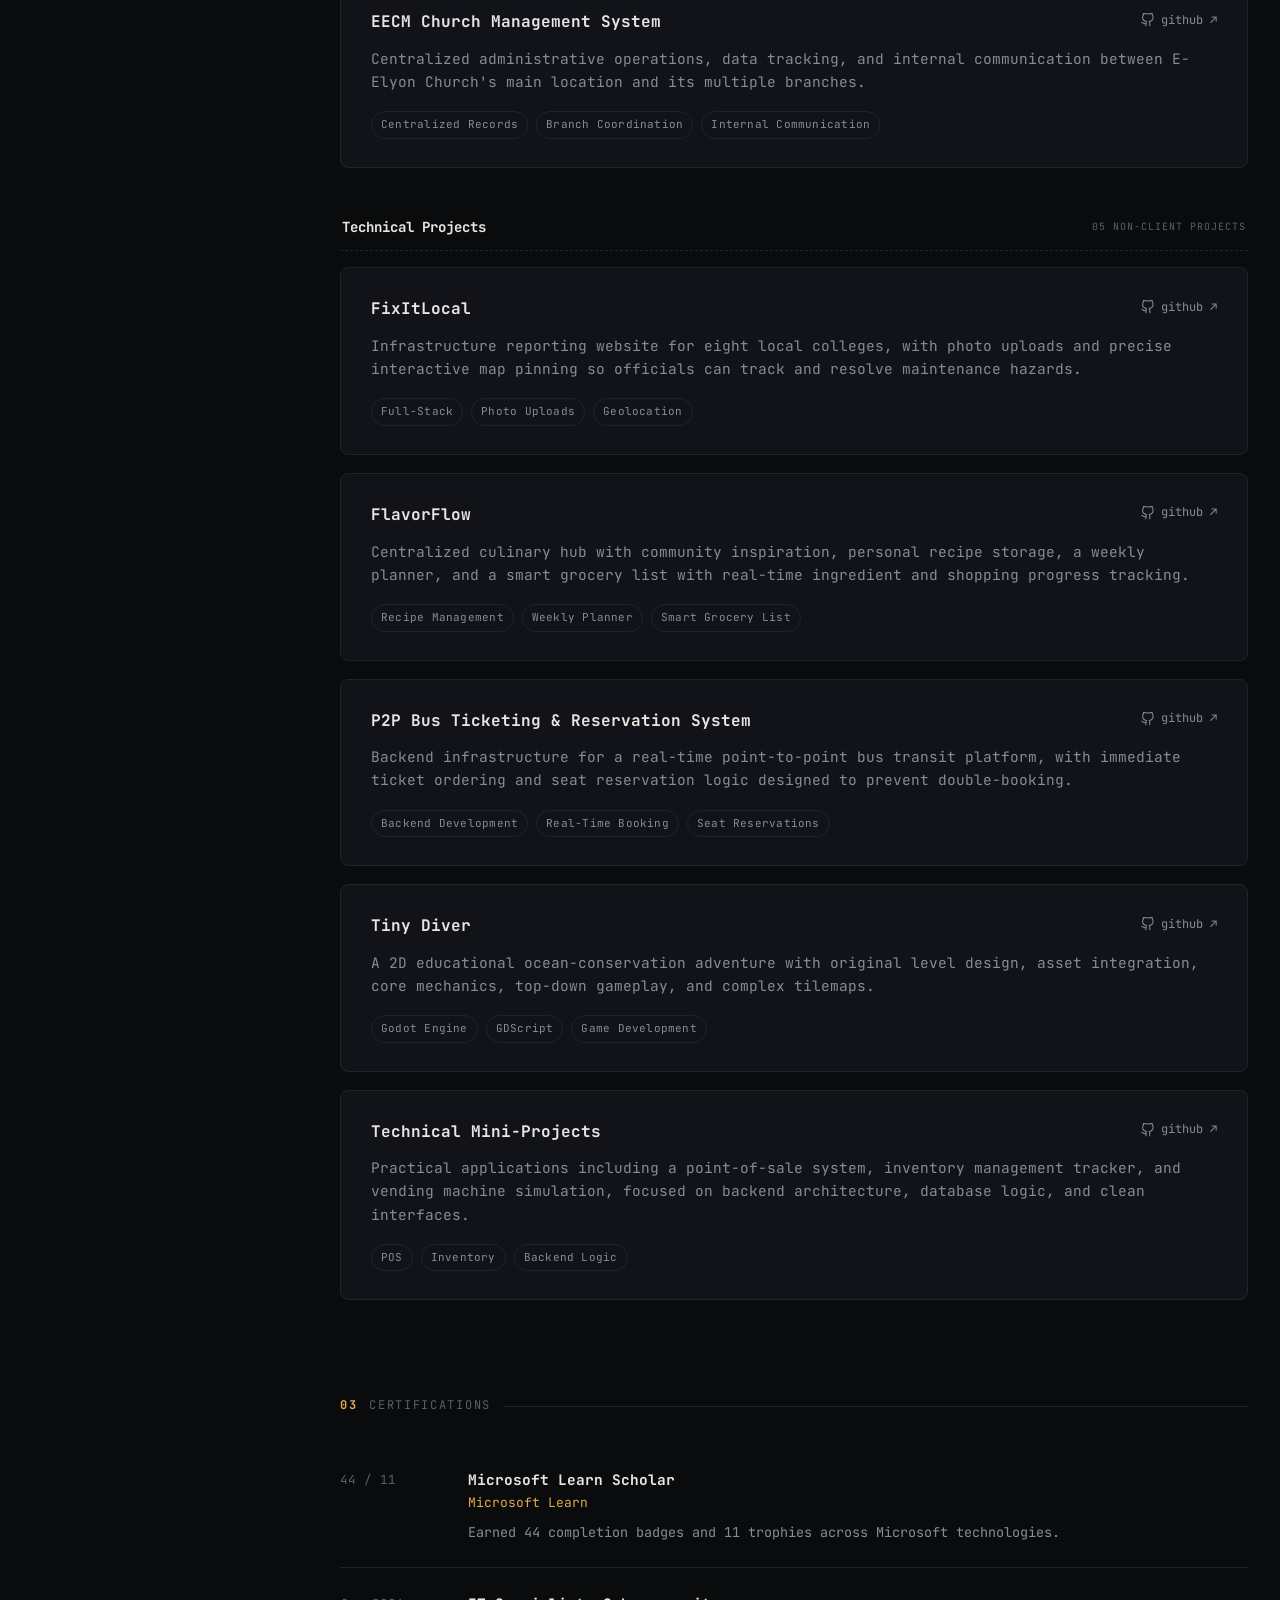
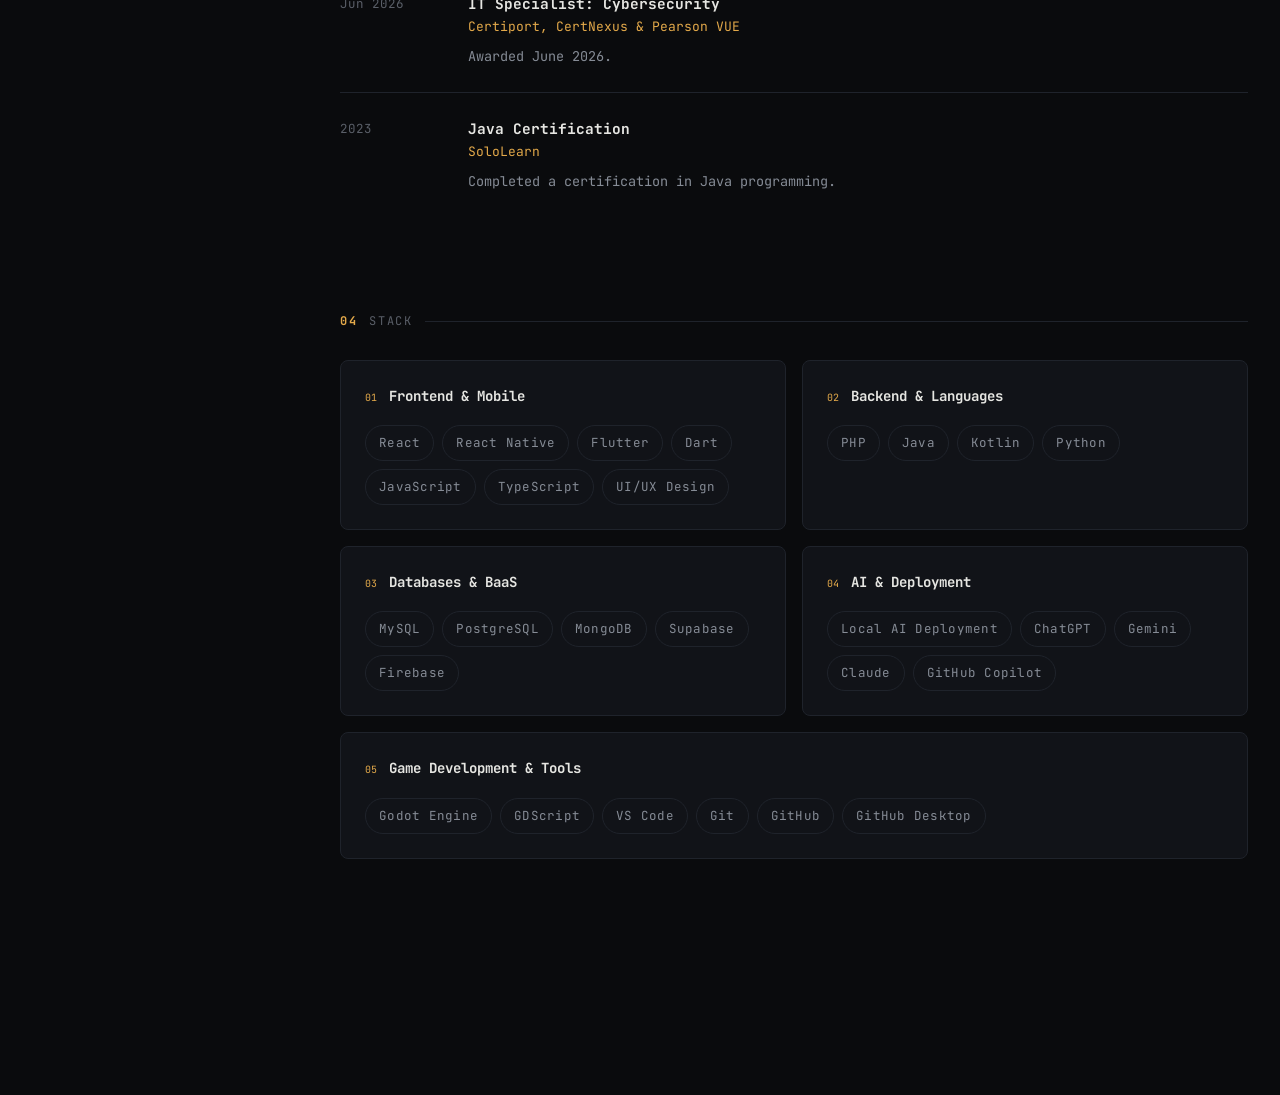
==== commit 7905ed32: "Add constellation background and link icons" ====
--- a/public/index.html
+++ b/public/index.html
@@ -35,16 +35,32 @@
     -webkit-font-smoothing:antialiased;
   }
 
-  /* faint dot-grid texture */
-  body::before{
-    content:"";
+  .constellation-background{
     position:fixed;
     inset:0;
-    background-image:radial-gradient(var(--border) 1px, transparent 1px);
-    background-size:28px 28px;
-    opacity:.35;
+    z-index:0;
+    display:block;
+    width:100%;
+    height:100%;
     pointer-events:none;
-    z-index:0;
+  }
+
+  .icon-sprite{
+    position:absolute;
+    width:0;
+    height:0;
+    overflow:hidden;
+  }
+
+  .link-icon{
+    width:14px;
+    height:14px;
+    flex:none;
+    fill:none;
+    stroke:currentColor;
+    stroke-width:1.8;
+    stroke-linecap:round;
+    stroke-linejoin:round;
   }
 
   a{color:inherit;}
@@ -170,12 +186,14 @@
   }
 
   .side-footer a{
-    display:inline-block;
+    display:inline-flex;
+    align-items:center;
+    gap:6px;
     margin-top:6px;
     color:var(--accent);
     text-decoration:none;
-    font-size:12.5px;
-    word-break:break-all;
+    font-size:12px;
+    white-space:nowrap;
   }
   .side-footer a:hover{text-decoration:underline;}
 
@@ -294,6 +312,9 @@
   }
 
   .links a{
+    display:inline-flex;
+    align-items:center;
+    gap:7px;
     text-decoration:none;
     color:var(--muted);
     border-bottom:1px solid transparent;
@@ -411,6 +432,9 @@
   }
 
   .project-link{
+    display:inline-flex;
+    align-items:center;
+    gap:6px;
     font-size:12px;
     color:var(--muted);
     text-decoration:none;
@@ -646,7 +670,7 @@
   @media (max-width:1100px){
     .wrap{padding-inline:26px;}
     .layout{gap:48px;}
-    .sidebar{width:190px;}
+    .sidebar{width:220px;}
     .hero{grid-template-columns:minmax(240px, 300px) minmax(0, 1fr);gap:40px;}
   }
 
@@ -701,7 +725,7 @@
   @media (max-width:600px){
     .side-nav{gap:4px 12px;}
     .side-footer{min-width:0;}
-    .side-footer a{display:block;max-width:100%;overflow-wrap:anywhere;}
+    .side-footer a{max-width:100%;}
     .name{font-size:34px;}
     .stats{grid-template-columns:repeat(2,1fr);row-gap:20px;}
     .stat{padding:0 14px;}
@@ -728,6 +752,29 @@
 </head>
 <body>
 
+<canvas class="constellation-background" data-constellation aria-hidden="true"></canvas>
+
+<svg class="icon-sprite" aria-hidden="true" focusable="false">
+  <symbol id="icon-github" viewBox="0 0 24 24">
+    <path d="M15 22v-4a4.8 4.8 0 0 0-1-3.5c3.28-.36 6.72-1.61 6.72-7.2a5.69 5.69 0 0 0-1.5-4 5.26 5.26 0 0 0-.14-3s-1.18-.38-3.96 1.48a13.38 13.38 0 0 0-7 0C5.62-.08 4.44.3 4.44.3a5.26 5.26 0 0 0-.14 3 5.69 5.69 0 0 0-1.5 4c0 5.58 3.44 6.83 6.72 7.2A4.8 4.8 0 0 0 8.5 18v4"></path>
+    <path d="M8.5 18c-4.51 2-5-2-7-2"></path>
+  </symbol>
+  <symbol id="icon-linkedin" viewBox="0 0 24 24">
+    <path d="M16 8a6 6 0 0 1 6 6v7h-4v-7a2 2 0 0 0-4 0v7h-4v-7a6 6 0 0 1 6-6z"></path>
+    <rect width="4" height="12" x="2" y="9"></rect>
+    <circle cx="4" cy="4" r="2"></circle>
+  </symbol>
+  <symbol id="icon-instagram" viewBox="0 0 24 24">
+    <rect width="20" height="20" x="2" y="2" rx="5" ry="5"></rect>
+    <path d="M16 11.37A4 4 0 1 1 12.63 8 4 4 0 0 1 16 11.37z"></path>
+    <line x1="17.5" x2="17.51" y1="6.5" y2="6.5"></line>
+  </symbol>
+  <symbol id="icon-mail" viewBox="0 0 24 24">
+    <rect width="20" height="16" x="2" y="4" rx="2"></rect>
+    <path d="m22 7-8.97 5.7a1.94 1.94 0 0 1-2.06 0L2 7"></path>
+  </symbol>
+</svg>
+
 <div class="wrap">
 <div class="layout">
 
@@ -750,7 +797,7 @@
 
       <div class="side-footer">
         For work &amp; collabs, reach me at
-        <a href="mailto:adriansuriaga.dev@gmail.com" data-contact-trigger>adriansuriaga.dev@gmail.com</a>
+        <a href="mailto:adriansuriaga.dev@gmail.com" data-contact-trigger><svg class="link-icon" aria-hidden="true"><use href="#icon-mail"></use></svg>adriansuriaga.dev@gmail.com</a>
       </div>
     </div>
   </aside>
@@ -773,10 +820,10 @@
       </div>
 
       <div class="links">
-        <a href="https://github.com/JaesNOLIMIT" target="_blank" rel="noopener">github ↗</a>
-        <a href="https://www.linkedin.com/in/jose-adrian-suriaga-961773423" target="_blank" rel="noopener">linkedin ↗</a>
-        <a href="https://www.instagram.com/adriansuriaga" target="_blank" rel="noopener">instagram ↗</a>
-        <a href="mailto:adriansuriaga.dev@gmail.com" data-contact-trigger>email</a>
+        <a href="https://github.com/JaesNOLIMIT" target="_blank" rel="noopener"><svg class="link-icon" aria-hidden="true"><use href="#icon-github"></use></svg>github ↗</a>
+        <a href="https://www.linkedin.com/in/jose-adrian-suriaga-961773423" target="_blank" rel="noopener"><svg class="link-icon" aria-hidden="true"><use href="#icon-linkedin"></use></svg>linkedin ↗</a>
+        <a href="https://www.instagram.com/adriansuriaga" target="_blank" rel="noopener"><svg class="link-icon" aria-hidden="true"><use href="#icon-instagram"></use></svg>instagram ↗</a>
+        <a href="mailto:adriansuriaga.dev@gmail.com" data-contact-trigger><svg class="link-icon" aria-hidden="true"><use href="#icon-mail"></use></svg>email</a>
       </div>
     </div>
   </div>
@@ -828,7 +875,7 @@
     <div class="project">
       <div class="project-top">
         <div class="project-name">StrandShare</div>
-        <a class="project-link" href="https://github.com/JaesNOLIMIT" target="_blank" rel="noopener">github ↗</a>
+        <a class="project-link" href="https://github.com/JaesNOLIMIT" target="_blank" rel="noopener"><svg class="link-icon" aria-hidden="true"><use href="#icon-github"></use></svg>github ↗</a>
       </div>
       <div class="project-desc">
         Management system for hair donations, event requests, and available wigs,
@@ -844,7 +891,7 @@
     <div class="project">
       <div class="project-top">
         <div class="project-name">Angat Trading Retail &amp; POS System</div>
-        <a class="project-link" href="https://github.com/JaesNOLIMIT" target="_blank" rel="noopener">github ↗</a>
+        <a class="project-link" href="https://github.com/JaesNOLIMIT" target="_blank" rel="noopener"><svg class="link-icon" aria-hidden="true"><use href="#icon-github"></use></svg>github ↗</a>
       </div>
       <div class="project-desc">Custom point-of-sale and retail management system built for a motorcycle equipment store, including a barter trading module for accurate and fair item-to-item exchanges.</div>
       <div class="tags">
@@ -857,7 +904,7 @@
     <div class="project">
       <div class="project-top">
         <div class="project-name">EECM Church Management System</div>
-        <a class="project-link" href="https://github.com/JaesNOLIMIT" target="_blank" rel="noopener">github ↗</a>
+        <a class="project-link" href="https://github.com/JaesNOLIMIT" target="_blank" rel="noopener"><svg class="link-icon" aria-hidden="true"><use href="#icon-github"></use></svg>github ↗</a>
       </div>
       <div class="project-desc">Centralized administrative operations, data tracking, and internal communication between E-Elyon Church's main location and its multiple branches.</div>
       <div class="tags">
@@ -878,7 +925,7 @@
     <div class="project">
       <div class="project-top">
         <div class="project-name">FixItLocal</div>
-        <a class="project-link" href="https://github.com/JaesNOLIMIT" target="_blank" rel="noopener">github ↗</a>
+        <a class="project-link" href="https://github.com/JaesNOLIMIT" target="_blank" rel="noopener"><svg class="link-icon" aria-hidden="true"><use href="#icon-github"></use></svg>github ↗</a>
       </div>
       <div class="project-desc">Infrastructure reporting website for eight local colleges, with photo uploads and precise interactive map pinning so officials can track and resolve maintenance hazards.</div>
       <div class="tags">
@@ -891,7 +938,7 @@
     <div class="project">
       <div class="project-top">
         <div class="project-name">FlavorFlow</div>
-        <a class="project-link" href="https://github.com/JaesNOLIMIT" target="_blank" rel="noopener">github ↗</a>
+        <a class="project-link" href="https://github.com/JaesNOLIMIT" target="_blank" rel="noopener"><svg class="link-icon" aria-hidden="true"><use href="#icon-github"></use></svg>github ↗</a>
       </div>
       <div class="project-desc">Centralized culinary hub with community inspiration, personal recipe storage, a weekly planner, and a smart grocery list with real-time ingredient and shopping progress tracking.</div>
       <div class="tags">
@@ -904,7 +951,7 @@
     <div class="project">
       <div class="project-top">
         <div class="project-name">P2P Bus Ticketing &amp; Reservation System</div>
-        <a class="project-link" href="https://github.com/JaesNOLIMIT" target="_blank" rel="noopener">github ↗</a>
+        <a class="project-link" href="https://github.com/JaesNOLIMIT" target="_blank" rel="noopener"><svg class="link-icon" aria-hidden="true"><use href="#icon-github"></use></svg>github ↗</a>
       </div>
       <div class="project-desc">Backend infrastructure for a real-time point-to-point bus transit platform, with immediate ticket ordering and seat reservation logic designed to prevent double-booking.</div>
       <div class="tags">
@@ -917,7 +964,7 @@
     <div class="project">
       <div class="project-top">
         <div class="project-name">Tiny Diver</div>
-        <a class="project-link" href="https://github.com/JaesNOLIMIT" target="_blank" rel="noopener">github ↗</a>
+        <a class="project-link" href="https://github.com/JaesNOLIMIT" target="_blank" rel="noopener"><svg class="link-icon" aria-hidden="true"><use href="#icon-github"></use></svg>github ↗</a>
       </div>
       <div class="project-desc">A 2D educational ocean-conservation adventure with original level design, asset integration, core mechanics, top-down gameplay, and complex tilemaps.</div>
       <div class="tags">
@@ -930,7 +977,7 @@
     <div class="project">
       <div class="project-top">
         <div class="project-name">Technical Mini-Projects</div>
-        <a class="project-link" href="https://github.com/JaesNOLIMIT" target="_blank" rel="noopener">github ↗</a>
+        <a class="project-link" href="https://github.com/JaesNOLIMIT" target="_blank" rel="noopener"><svg class="link-icon" aria-hidden="true"><use href="#icon-github"></use></svg>github ↗</a>
       </div>
       <div class="project-desc">Practical applications including a point-of-sale system, inventory management tracker, and vending machine simulation, focused on backend architecture, database logic, and clean interfaces.</div>
       <div class="tags">
@@ -1039,6 +1086,148 @@
   const tagline = 'Full-stack developer · Web · Mobile';
   const taglineText = document.getElementById('tagline-text');
   const reducedMotion = window.matchMedia('(prefers-reduced-motion: reduce)').matches;
+
+  const constellationCanvas = document.querySelector('[data-constellation]');
+  const constellationContext = constellationCanvas?.getContext('2d');
+
+  if (constellationCanvas && constellationContext) {
+    const linkDistance = 140;
+    const flashlightRadius = 220;
+    const pointer = { x: 0, y: 0, active: false };
+    let canvasWidth = 0;
+    let canvasHeight = 0;
+    let stars = [];
+    let constellationFrame = null;
+    let resizeTimer = null;
+
+    class ConstellationStar {
+      constructor() {
+        this.x = Math.random() * canvasWidth;
+        this.y = Math.random() * canvasHeight;
+        this.radius = Math.random() * 1.4 + .4;
+        this.velocityX = (Math.random() - .5) * .08;
+        this.velocityY = (Math.random() - .5) * .08;
+        this.baseAlpha = Math.random() * .5 + .25;
+        this.twinklePhase = Math.random() * Math.PI * 2;
+        this.twinkle = 0;
+      }
+
+      update(time) {
+        this.x += this.velocityX;
+        this.y += this.velocityY;
+        if (this.x < -10) this.x = canvasWidth + 10;
+        if (this.x > canvasWidth + 10) this.x = -10;
+        if (this.y < -10) this.y = canvasHeight + 10;
+        if (this.y > canvasHeight + 10) this.y = -10;
+        this.twinkle = Math.sin(time * .0008 + this.twinklePhase) * .15;
+      }
+    }
+
+    const distanceToPointer = (x, y) => Math.hypot(x - pointer.x, y - pointer.y);
+
+    const drawConstellation = (time = 0) => {
+      constellationContext.clearRect(0, 0, canvasWidth, canvasHeight);
+
+      if (!reducedMotion) stars.forEach((star) => star.update(time));
+
+      for (let index = 0; index < stars.length; index += 1) {
+        for (let nextIndex = index + 1; nextIndex < stars.length; nextIndex += 1) {
+          const first = stars[index];
+          const second = stars[nextIndex];
+          const distance = Math.hypot(first.x - second.x, first.y - second.y);
+          if (distance >= linkDistance) continue;
+
+          const pointerDistance = pointer.active
+            ? distanceToPointer((first.x + second.x) / 2, (first.y + second.y) / 2)
+            : Number.POSITIVE_INFINITY;
+          const boost = pointerDistance < flashlightRadius
+            ? (1 - pointerDistance / flashlightRadius) * .5
+            : 0;
+          const opacity = Math.min((1 - distance / linkDistance) * .12 + boost, .65);
+
+          constellationContext.strokeStyle = boost > .05
+            ? `rgba(240, 168, 60, ${opacity})`
+            : `rgba(160, 170, 190, ${opacity})`;
+          constellationContext.lineWidth = .6;
+          constellationContext.beginPath();
+          constellationContext.moveTo(first.x, first.y);
+          constellationContext.lineTo(second.x, second.y);
+          constellationContext.stroke();
+        }
+      }
+
+      stars.forEach((star) => {
+        const pointerDistance = pointer.active
+          ? distanceToPointer(star.x, star.y)
+          : Number.POSITIVE_INFINITY;
+        const boost = pointerDistance < flashlightRadius
+          ? 1 - pointerDistance / flashlightRadius
+          : 0;
+        const alpha = Math.min(star.baseAlpha + star.twinkle + boost * .6, 1);
+
+        constellationContext.beginPath();
+        constellationContext.fillStyle = boost > .15
+          ? `rgba(240, 168, 60, ${alpha})`
+          : `rgba(220, 224, 235, ${alpha})`;
+        constellationContext.shadowColor = 'rgba(240, 168, 60, .9)';
+        constellationContext.shadowBlur = boost > .15 ? 8 * boost : 0;
+        constellationContext.arc(star.x, star.y, star.radius + boost * 1.6, 0, Math.PI * 2);
+        constellationContext.fill();
+        constellationContext.shadowBlur = 0;
+      });
+
+      if (pointer.active) {
+        const glow = constellationContext.createRadialGradient(
+          pointer.x, pointer.y, 0,
+          pointer.x, pointer.y, flashlightRadius * 1.4
+        );
+        glow.addColorStop(0, 'rgba(240, 168, 60, .05)');
+        glow.addColorStop(1, 'rgba(240, 168, 60, 0)');
+        constellationContext.fillStyle = glow;
+        constellationContext.fillRect(0, 0, canvasWidth, canvasHeight);
+      }
+
+      if (!reducedMotion && !document.hidden) {
+        constellationFrame = window.requestAnimationFrame(drawConstellation);
+      }
+    };
+
+    const resizeConstellation = () => {
+      const pixelRatio = Math.min(window.devicePixelRatio || 1, 1.5);
+      const canvasBounds = constellationCanvas.getBoundingClientRect();
+      canvasWidth = Math.round(canvasBounds.width);
+      canvasHeight = Math.round(canvasBounds.height);
+      constellationCanvas.width = Math.round(canvasWidth * pixelRatio);
+      constellationCanvas.height = Math.round(canvasHeight * pixelRatio);
+      constellationContext.setTransform(pixelRatio, 0, 0, pixelRatio, 0, 0);
+      const starCount = Math.max(34, Math.floor((canvasWidth * canvasHeight) / 9000));
+      stars = Array.from({ length: starCount }, () => new ConstellationStar());
+      if (reducedMotion) drawConstellation();
+    };
+
+    resizeConstellation();
+    if (!reducedMotion) constellationFrame = window.requestAnimationFrame(drawConstellation);
+
+    window.addEventListener('pointermove', (event) => {
+      pointer.x = event.clientX;
+      pointer.y = event.clientY;
+      pointer.active = true;
+    }, { passive: true });
+    document.documentElement.addEventListener('pointerleave', () => { pointer.active = false; });
+    window.addEventListener('blur', () => { pointer.active = false; });
+    window.addEventListener('resize', () => {
+      window.clearTimeout(resizeTimer);
+      resizeTimer = window.setTimeout(resizeConstellation, 120);
+    });
+    document.addEventListener('visibilitychange', () => {
+      if (document.hidden && constellationFrame !== null) {
+        window.cancelAnimationFrame(constellationFrame);
+        constellationFrame = null;
+      } else if (!document.hidden && !reducedMotion && constellationFrame === null) {
+        constellationFrame = window.requestAnimationFrame(drawConstellation);
+      }
+    });
+  }
 
   if (taglineText) {
     if (reducedMotion) {
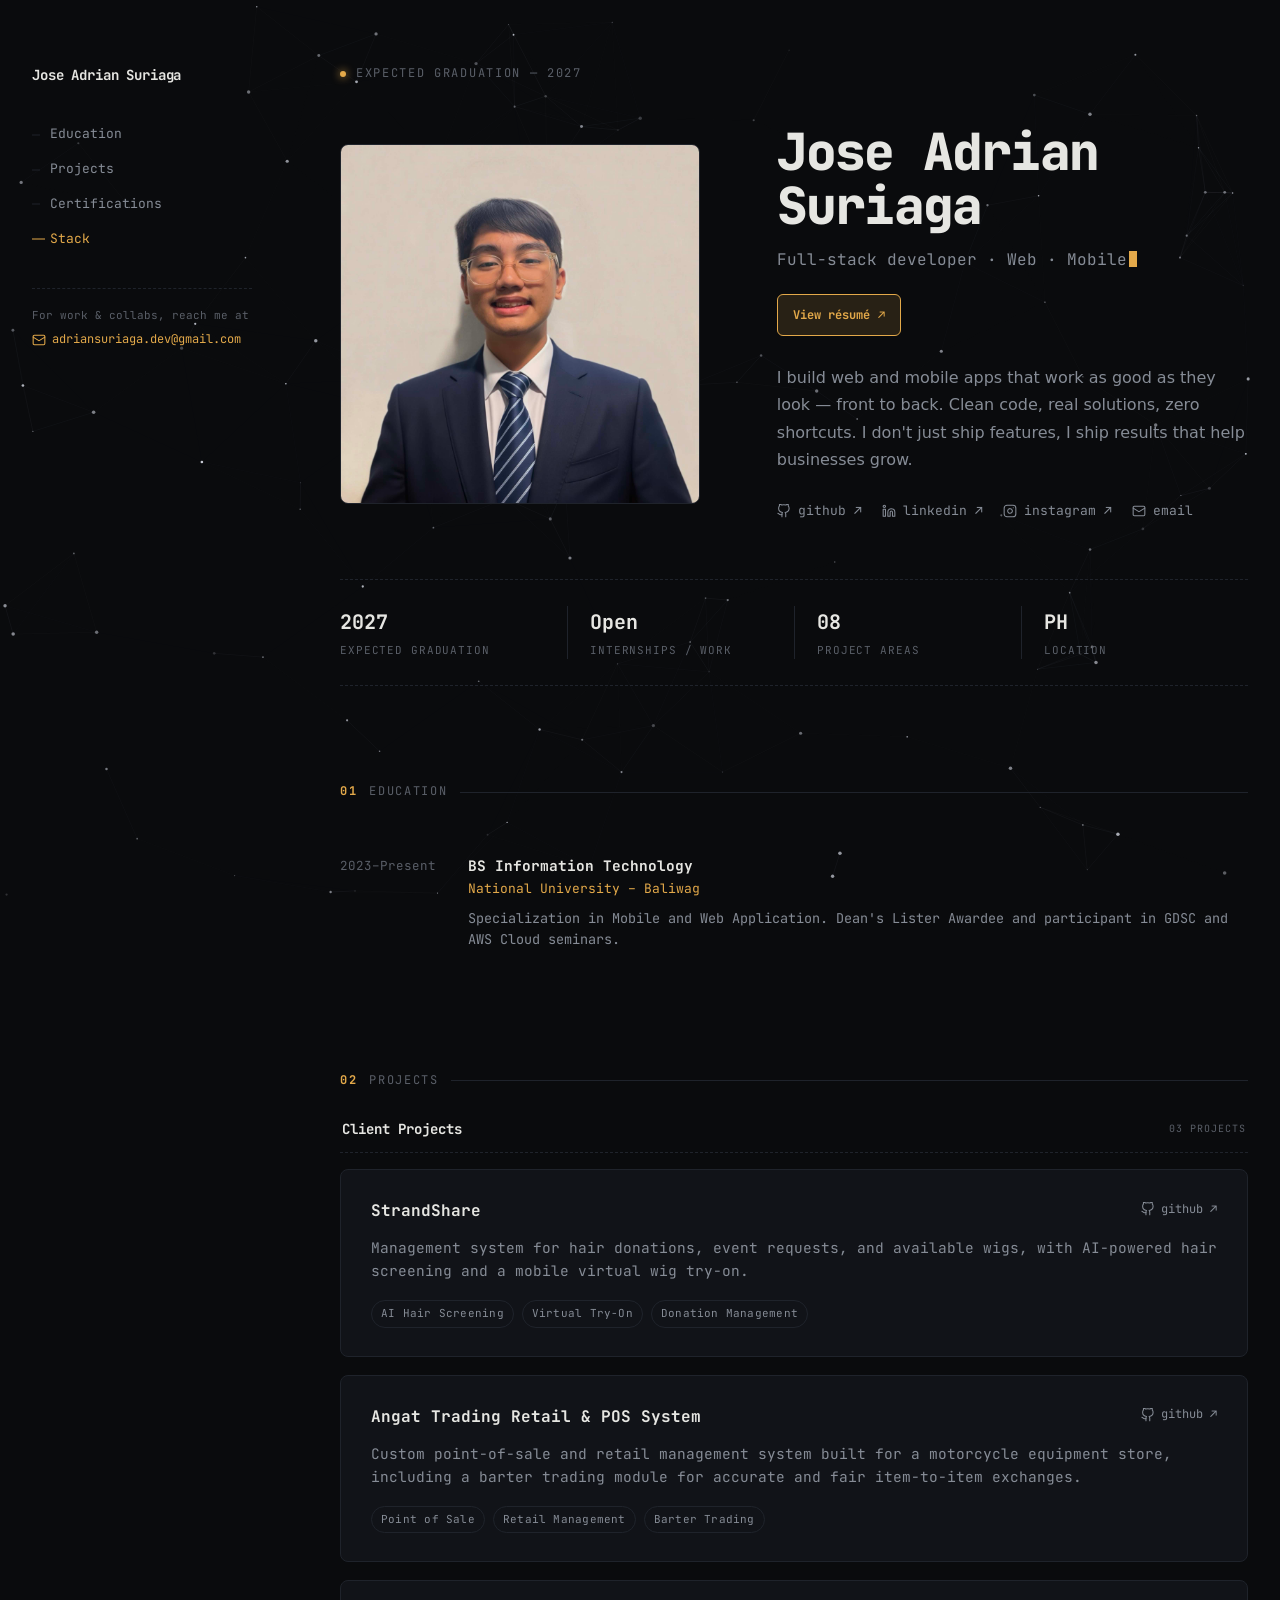
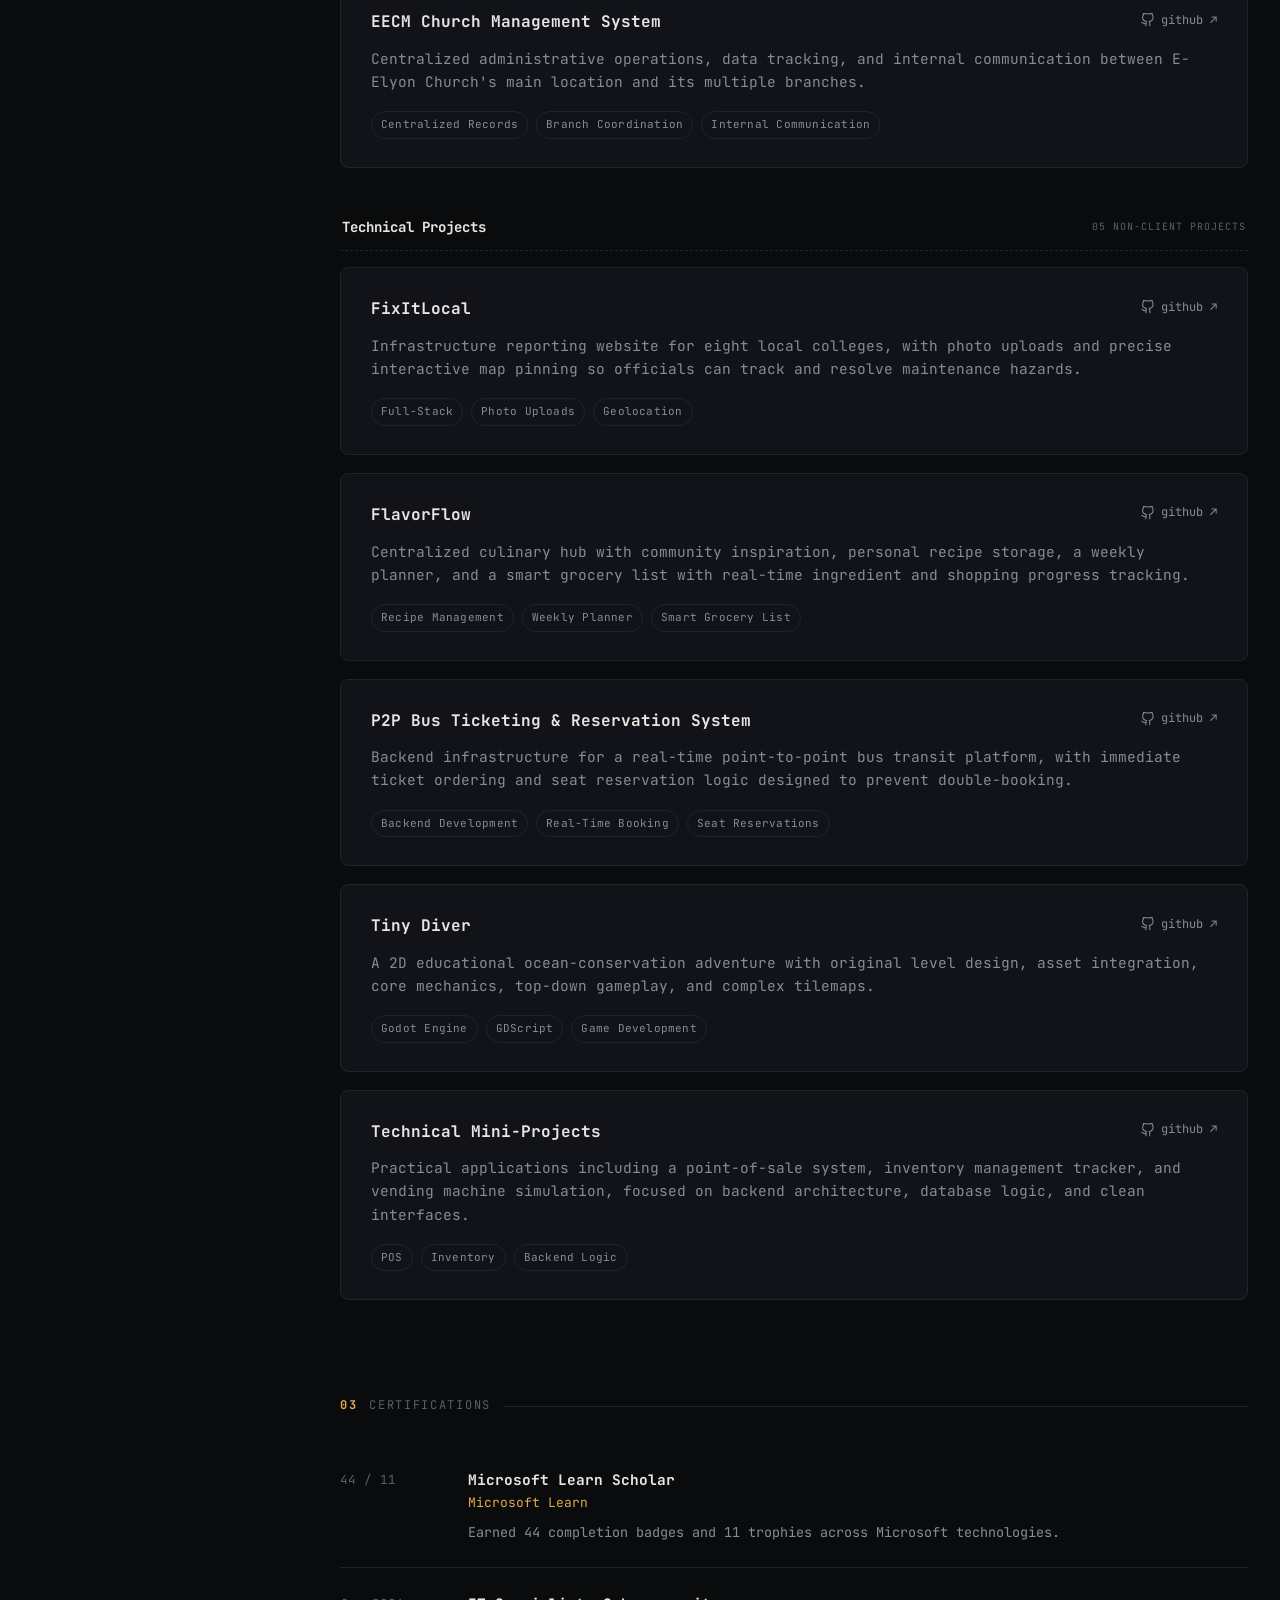
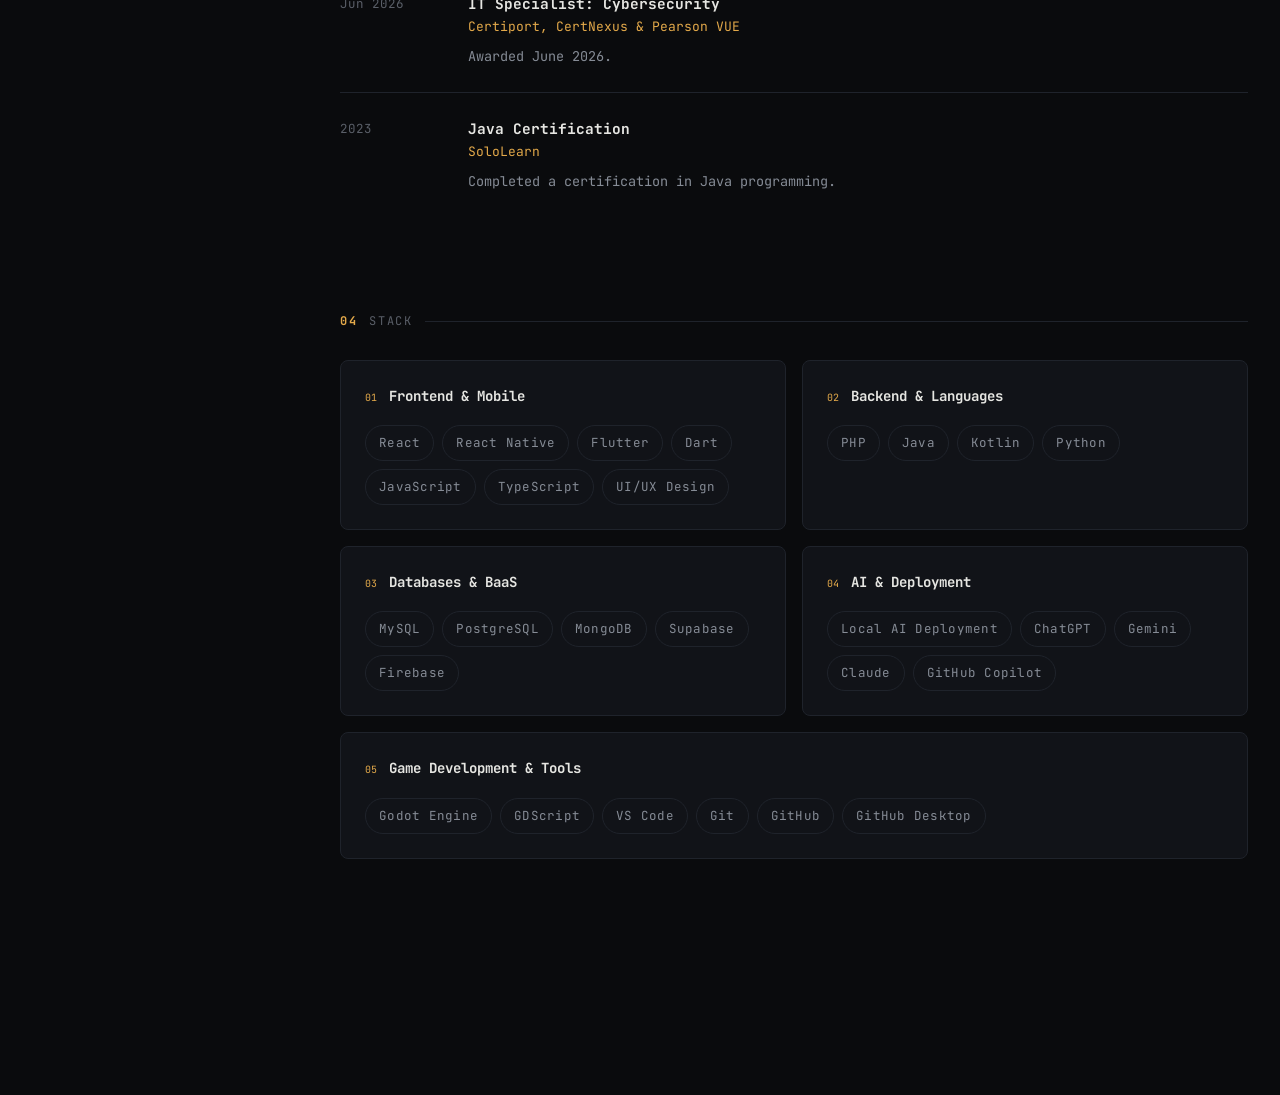
==== commit 8916b72b: "Add responsive smart mobile navbar" ====
--- a/public/index.html
+++ b/public/index.html
@@ -105,10 +105,15 @@
   }
 
   .brand{
+    color:var(--text);
     font-weight:700;
     font-size:14px;
     letter-spacing:-.01em;
-  }
+    text-decoration:none;
+    transition:color .15s;
+  }
+
+  .brand:hover{color:var(--accent);}
 
   .menu-toggle{
     display:none;
@@ -127,18 +132,19 @@
     cursor:pointer;
   }
 
-  .menu-toggle span{
-    display:block;
-    width:19px;
-    height:1.5px;
-    border-radius:99px;
-    background:currentColor;
-    transition:transform .2s ease, opacity .2s ease;
-  }
-
-  .sidebar.is-open .menu-toggle span:nth-child(1){transform:translateY(6.5px) rotate(45deg);}
-  .sidebar.is-open .menu-toggle span:nth-child(2){opacity:0;}
-  .sidebar.is-open .menu-toggle span:nth-child(3){transform:translateY(-6.5px) rotate(-45deg);}
+  .menu-icon{
+    width:24px;
+    height:24px;
+    fill:none;
+    stroke:currentColor;
+    stroke-width:1.65;
+    stroke-linecap:round;
+    stroke-linejoin:round;
+  }
+
+  .menu-icon-close{display:none;}
+  .sidebar.is-open .menu-icon-burger{display:none;}
+  .sidebar.is-open .menu-icon-close{display:block;}
 
   .sidebar-panel{
     display:flex;
@@ -675,13 +681,30 @@
   }
 
   @media (max-width:860px){
+    .wrap{padding-top:0;}
     .layout{flex-direction:column; gap:36px;}
     .sidebar{
-      position:static;
+      position:fixed;
+      top:0;
+      right:0;
+      left:0;
+      z-index:30;
       width:100%;
+      max-height:100dvh;
       min-width:0;
+      padding:16px 26px;
       display:block;
+      overflow-y:auto;
+      border-bottom:1px solid rgba(31,35,43,.9);
+      background:rgba(10,11,13,.9);
+      box-shadow:0 12px 32px rgba(0,0,0,.16);
+      -webkit-backdrop-filter:blur(14px);
+      backdrop-filter:blur(14px);
+      transform:translateY(0);
+      transition:transform .24s ease;
+      will-change:transform;
     }
+    .sidebar.is-hidden:not(.is-open){transform:translateY(calc(-100% - 2px));pointer-events:none;}
     .menu-toggle{display:flex;}
     .sidebar-panel{
       max-height:0;
@@ -693,8 +716,9 @@
       transition:max-height .25s ease, opacity .2s ease, transform .2s ease, visibility .2s;
     }
     .sidebar.is-open .sidebar-panel{
-      max-height:440px;
+      max-height:calc(100dvh - 75px);
       padding-top:24px;
+      overflow-y:auto;
       visibility:visible;
       opacity:1;
       transform:translateY(0);
@@ -710,11 +734,13 @@
       padding-top:18px;
       width:100%;
     }
-    .main{width:100%;}
+    .main{width:100%;padding-top:116px;}
+    section{scroll-margin-top:92px;}
   }
 
   @media (max-width:700px){
-    .wrap{padding:42px 20px 100px;}
+    .wrap{padding:0 20px 100px;}
+    .sidebar{padding-inline:20px;}
     .hero{grid-template-columns:1fr;gap:34px;}
     .avatar{max-width:360px;}
     .name{font-size:38px;}
@@ -745,12 +771,12 @@
   @media (prefers-reduced-motion: reduce){
     html{scroll-behavior:auto;}
     .cursor{animation:none;}
-    .menu-toggle span,
+    .sidebar,
     .sidebar-panel{transition:none;}
   }
 </style>
 </head>
-<body>
+<body id="top">
 
 <canvas class="constellation-background" data-constellation aria-hidden="true"></canvas>
 
@@ -781,9 +807,18 @@
   <!-- SIDEBAR -->
   <aside class="sidebar" data-sidebar>
     <div class="sidebar-header">
-      <div class="brand">Jose Adrian Suriaga</div>
+      <a class="brand" href="#top" aria-label="Back to top">Jose Adrian Suriaga</a>
       <button class="menu-toggle" type="button" aria-expanded="false" aria-controls="sidebar-panel" aria-label="Open navigation" data-menu-toggle>
-        <span></span><span></span><span></span>
+        <svg class="menu-icon menu-icon-burger" viewBox="0 0 24 24" aria-hidden="true">
+          <path d="M4 10.5C4.7 6.7 7.7 4 12 4s7.3 2.7 8 6.5H4Z"></path>
+          <path d="M3 13h18"></path>
+          <path d="m4 15.5 2.5 1.5 2.75-1.5L12 17l2.75-1.5L17.5 17l2.5-1.5"></path>
+          <path d="M4 19h16c0 1.1-.9 2-2 2H6c-1.1 0-2-.9-2-2Z"></path>
+          <path d="M9 7.5h.01M13 6.5h.01M16 8h.01"></path>
+        </svg>
+        <svg class="menu-icon menu-icon-close" viewBox="0 0 24 24" aria-hidden="true">
+          <path d="m6 6 12 12M18 6 6 18"></path>
+        </svg>
       </button>
     </div>
 
@@ -1248,9 +1283,16 @@
   const sidebar = document.querySelector('[data-sidebar]');
   const menuToggle = document.querySelector('[data-menu-toggle]');
   const sidebarPanel = document.querySelector('[data-sidebar-panel]');
+  const brandLink = document.querySelector('.brand');
+  const mobileNavigation = window.matchMedia('(max-width: 860px)');
+  let lastNavigationScroll = window.scrollY;
+  let navigationScrollFrame = null;
+
+  const showMobileNavigation = () => sidebar?.classList.remove('is-hidden');
 
   const setMenu = (open) => {
     if (!sidebar || !menuToggle || !sidebarPanel) return;
+    if (open) showMobileNavigation();
     sidebar.classList.toggle('is-open', open);
     menuToggle.setAttribute('aria-expanded', String(open));
     menuToggle.setAttribute('aria-label', open ? 'Close navigation' : 'Open navigation');
@@ -1261,9 +1303,43 @@
   });
 
   navLinks.forEach((link) => link.addEventListener('click', () => setMenu(false)));
+  brandLink?.addEventListener('click', () => {
+    showMobileNavigation();
+    setMenu(false);
+  });
+
+  const updateMobileNavigation = () => {
+    const currentScroll = Math.max(window.scrollY, 0);
+    const scrollDifference = currentScroll - lastNavigationScroll;
+
+    if (!mobileNavigation.matches || sidebar?.classList.contains('is-open') || currentScroll <= 24) {
+      showMobileNavigation();
+    } else if (scrollDifference > 8 && currentScroll > 96) {
+      sidebar?.classList.add('is-hidden');
+    } else if (scrollDifference < -8) {
+      showMobileNavigation();
+    }
+
+    if (Math.abs(scrollDifference) > 8 || currentScroll <= 24) {
+      lastNavigationScroll = currentScroll;
+    }
+    navigationScrollFrame = null;
+  };
+
+  window.addEventListener('scroll', () => {
+    if (navigationScrollFrame === null) {
+      navigationScrollFrame = window.requestAnimationFrame(updateMobileNavigation);
+    }
+  }, { passive: true });
+
+  sidebar?.addEventListener('focusin', showMobileNavigation);
 
   window.addEventListener('resize', () => {
-    if (window.innerWidth > 860) setMenu(false);
+    if (!mobileNavigation.matches) {
+      setMenu(false);
+      showMobileNavigation();
+    }
+    lastNavigationScroll = window.scrollY;
   });
 
   document.addEventListener('keydown', (event) => {
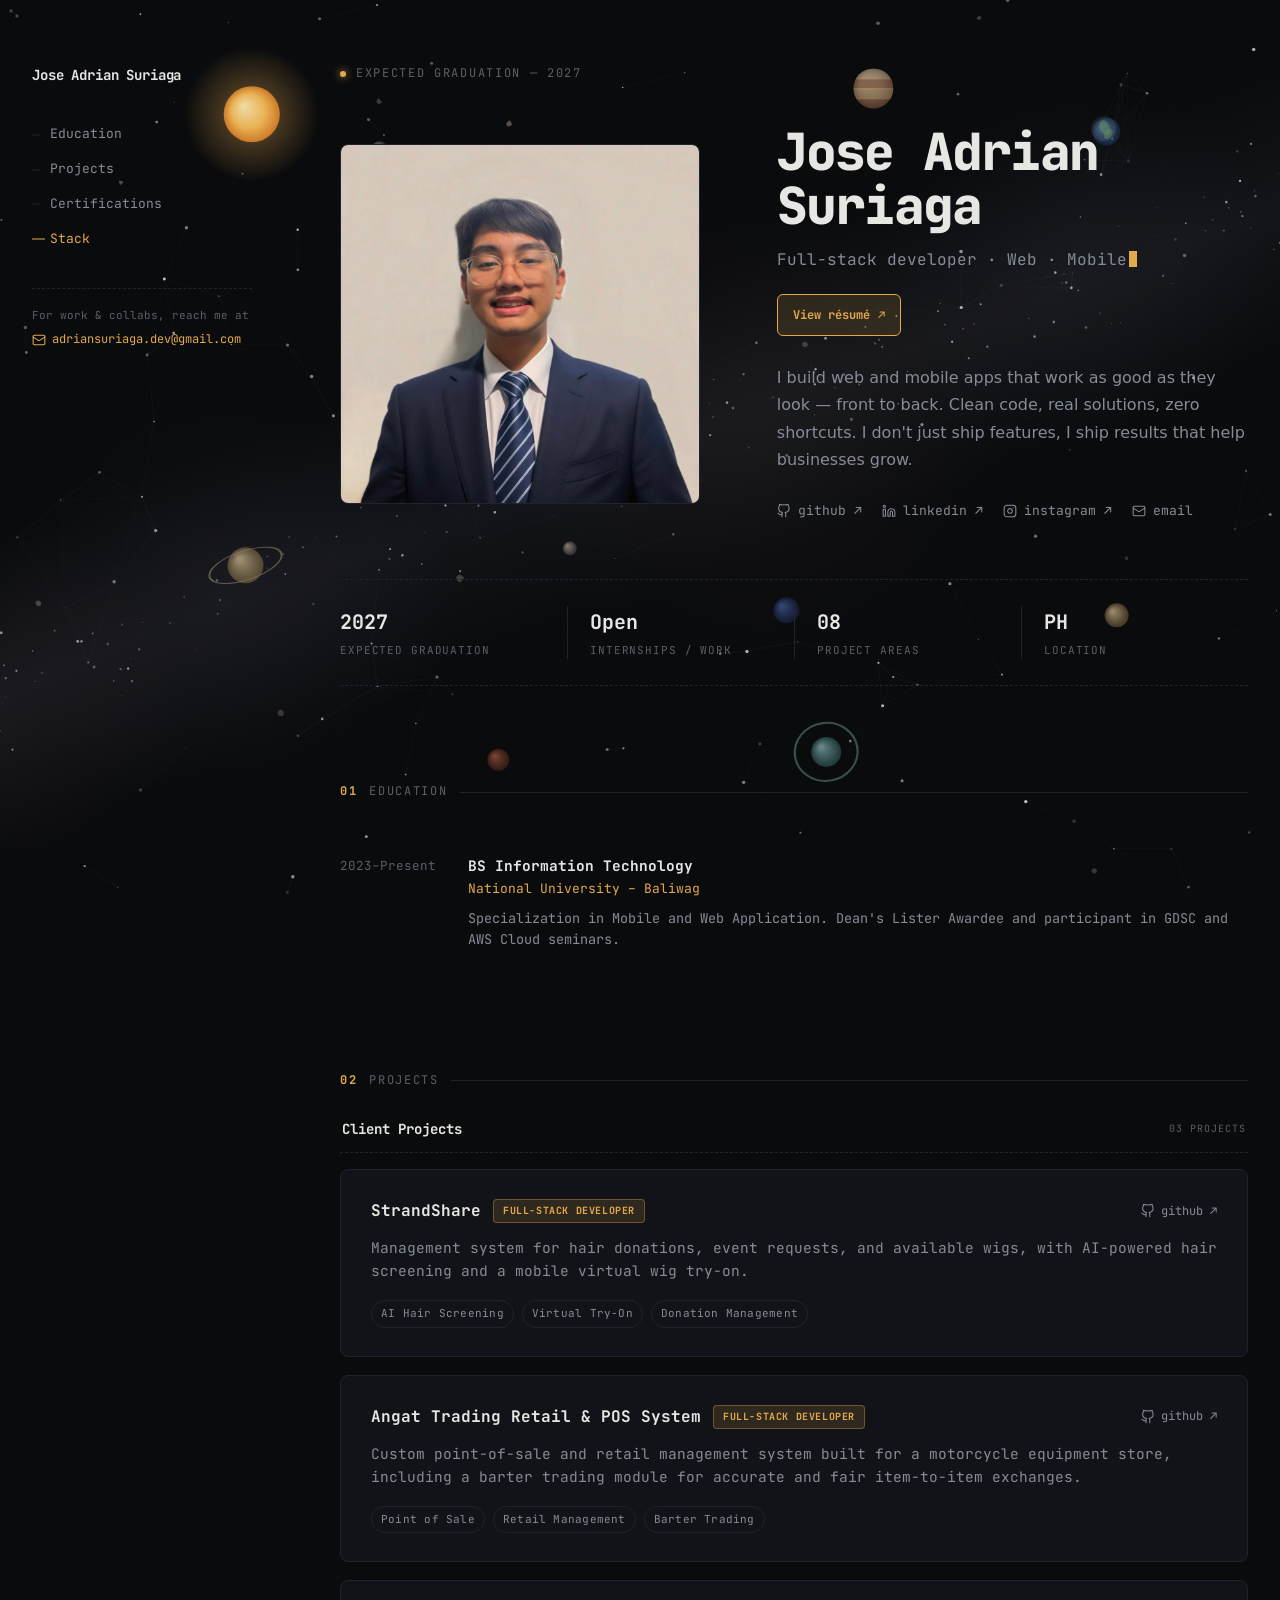
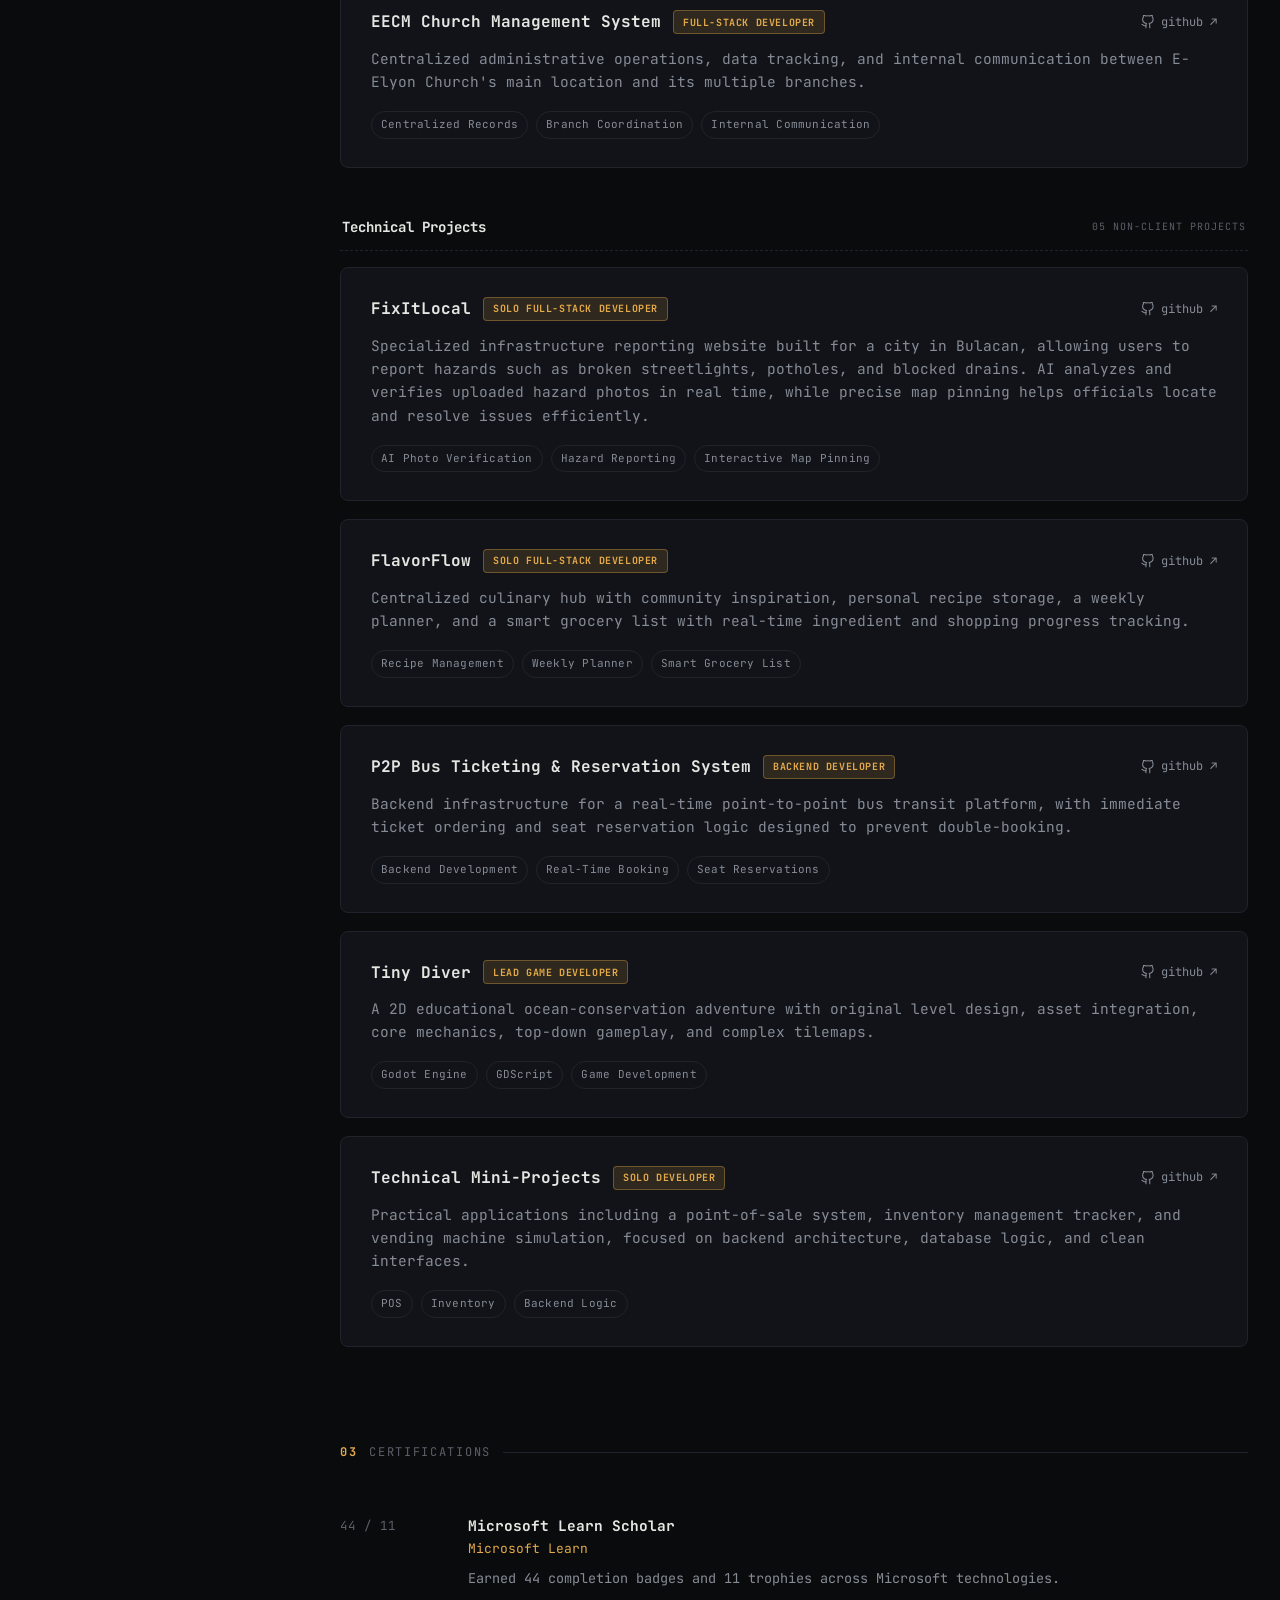
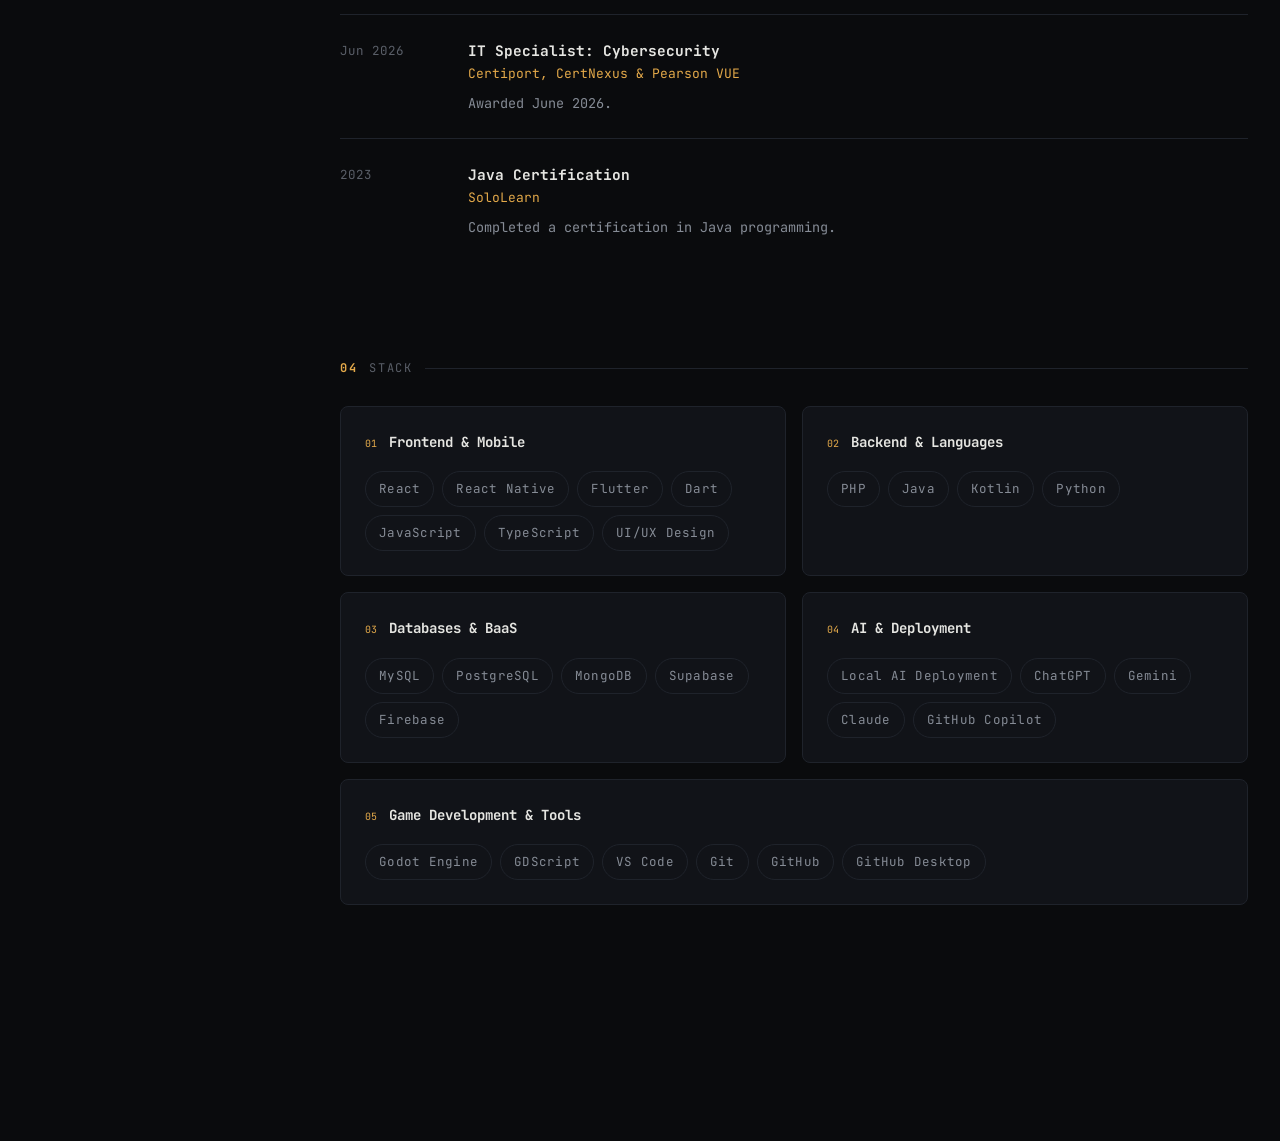
==== commit 00446b14: "updated as of July 22, 2026" ====
--- a/public/index.html
+++ b/public/index.html
@@ -428,13 +428,37 @@
   .project-top{
     display:flex;
     justify-content:space-between;
-    align-items:baseline;
+    align-items:center;
     gap:12px;
+  }
+
+  .project-heading{
+    display:flex;
+    align-items:center;
+    flex-wrap:wrap;
+    gap:9px 12px;
+    min-width:0;
   }
 
   .project-name{
     font-weight:700;
     font-size:16px;
+  }
+
+  .project-role{
+    display:inline-flex;
+    align-items:center;
+    min-height:24px;
+    padding:3px 9px;
+    border:1px solid rgba(227,169,74,.36);
+    border-radius:4px;
+    background:rgba(227,169,74,.14);
+    color:var(--accent);
+    font-size:10px;
+    font-weight:700;
+    line-height:1.35;
+    letter-spacing:.06em;
+    text-transform:uppercase;
   }
 
   .project-link{
@@ -848,7 +872,7 @@
       <h1 class="name">Jose Adrian Suriaga</h1>
       <div class="tagline" id="tagline"><span id="tagline-text"></span><span class="cursor"></span></div>
 
-      <a class="resume-button" href="assets/documents/jose-adrian-suriaga-resume.pdf" target="_blank" rel="noopener">View résumé <span aria-hidden="true">↗</span></a>
+      <a class="resume-button" href="assets/documents/Resume_JoseAdrianSuriaga.pdf" target="_blank" rel="noopener">View résumé <span aria-hidden="true">↗</span></a>
 
       <div class="summary">
         <p>I build web and mobile apps that work as good as they look — front to back. Clean code, real solutions, zero shortcuts. I don't just ship features, I ship results that help businesses grow.</p>
@@ -909,7 +933,10 @@
 
     <div class="project">
       <div class="project-top">
-        <div class="project-name">StrandShare</div>
+        <div class="project-heading">
+          <div class="project-name">StrandShare</div>
+          <span class="project-role">Full-Stack Developer</span>
+        </div>
         <a class="project-link" href="https://github.com/JaesNOLIMIT" target="_blank" rel="noopener"><svg class="link-icon" aria-hidden="true"><use href="#icon-github"></use></svg>github ↗</a>
       </div>
       <div class="project-desc">
@@ -925,7 +952,10 @@
 
     <div class="project">
       <div class="project-top">
-        <div class="project-name">Angat Trading Retail &amp; POS System</div>
+        <div class="project-heading">
+          <div class="project-name">Angat Trading Retail &amp; POS System</div>
+          <span class="project-role">Full-Stack Developer</span>
+        </div>
         <a class="project-link" href="https://github.com/JaesNOLIMIT" target="_blank" rel="noopener"><svg class="link-icon" aria-hidden="true"><use href="#icon-github"></use></svg>github ↗</a>
       </div>
       <div class="project-desc">Custom point-of-sale and retail management system built for a motorcycle equipment store, including a barter trading module for accurate and fair item-to-item exchanges.</div>
@@ -938,7 +968,10 @@
 
     <div class="project">
       <div class="project-top">
-        <div class="project-name">EECM Church Management System</div>
+        <div class="project-heading">
+          <div class="project-name">EECM Church Management System</div>
+          <span class="project-role">Full-Stack Developer</span>
+        </div>
         <a class="project-link" href="https://github.com/JaesNOLIMIT" target="_blank" rel="noopener"><svg class="link-icon" aria-hidden="true"><use href="#icon-github"></use></svg>github ↗</a>
       </div>
       <div class="project-desc">Centralized administrative operations, data tracking, and internal communication between E-Elyon Church's main location and its multiple branches.</div>
@@ -959,20 +992,26 @@
 
     <div class="project">
       <div class="project-top">
-        <div class="project-name">FixItLocal</div>
+        <div class="project-heading">
+          <div class="project-name">FixItLocal</div>
+          <span class="project-role">Solo Full-Stack Developer</span>
+        </div>
         <a class="project-link" href="https://github.com/JaesNOLIMIT" target="_blank" rel="noopener"><svg class="link-icon" aria-hidden="true"><use href="#icon-github"></use></svg>github ↗</a>
       </div>
-      <div class="project-desc">Infrastructure reporting website for eight local colleges, with photo uploads and precise interactive map pinning so officials can track and resolve maintenance hazards.</div>
+      <div class="project-desc">Specialized infrastructure reporting website built for a city in Bulacan, allowing users to report hazards such as broken streetlights, potholes, and blocked drains. AI analyzes and verifies uploaded hazard photos in real time, while precise map pinning helps officials locate and resolve issues efficiently.</div>
       <div class="tags">
-        <span class="tag">Full-Stack</span>
-        <span class="tag">Photo Uploads</span>
-        <span class="tag">Geolocation</span>
+        <span class="tag">AI Photo Verification</span>
+        <span class="tag">Hazard Reporting</span>
+        <span class="tag">Interactive Map Pinning</span>
       </div>
     </div>
 
     <div class="project">
       <div class="project-top">
-        <div class="project-name">FlavorFlow</div>
+        <div class="project-heading">
+          <div class="project-name">FlavorFlow</div>
+          <span class="project-role">Solo Full-Stack Developer</span>
+        </div>
         <a class="project-link" href="https://github.com/JaesNOLIMIT" target="_blank" rel="noopener"><svg class="link-icon" aria-hidden="true"><use href="#icon-github"></use></svg>github ↗</a>
       </div>
       <div class="project-desc">Centralized culinary hub with community inspiration, personal recipe storage, a weekly planner, and a smart grocery list with real-time ingredient and shopping progress tracking.</div>
@@ -985,7 +1024,10 @@
 
     <div class="project">
       <div class="project-top">
-        <div class="project-name">P2P Bus Ticketing &amp; Reservation System</div>
+        <div class="project-heading">
+          <div class="project-name">P2P Bus Ticketing &amp; Reservation System</div>
+          <span class="project-role">Backend Developer</span>
+        </div>
         <a class="project-link" href="https://github.com/JaesNOLIMIT" target="_blank" rel="noopener"><svg class="link-icon" aria-hidden="true"><use href="#icon-github"></use></svg>github ↗</a>
       </div>
       <div class="project-desc">Backend infrastructure for a real-time point-to-point bus transit platform, with immediate ticket ordering and seat reservation logic designed to prevent double-booking.</div>
@@ -998,7 +1040,10 @@
 
     <div class="project">
       <div class="project-top">
-        <div class="project-name">Tiny Diver</div>
+        <div class="project-heading">
+          <div class="project-name">Tiny Diver</div>
+          <span class="project-role">Lead Game Developer</span>
+        </div>
         <a class="project-link" href="https://github.com/JaesNOLIMIT" target="_blank" rel="noopener"><svg class="link-icon" aria-hidden="true"><use href="#icon-github"></use></svg>github ↗</a>
       </div>
       <div class="project-desc">A 2D educational ocean-conservation adventure with original level design, asset integration, core mechanics, top-down gameplay, and complex tilemaps.</div>
@@ -1011,7 +1056,10 @@
 
     <div class="project">
       <div class="project-top">
-        <div class="project-name">Technical Mini-Projects</div>
+        <div class="project-heading">
+          <div class="project-name">Technical Mini-Projects</div>
+          <span class="project-role">Solo Developer</span>
+        </div>
         <a class="project-link" href="https://github.com/JaesNOLIMIT" target="_blank" rel="noopener"><svg class="link-icon" aria-hidden="true"><use href="#icon-github"></use></svg>github ↗</a>
       </div>
       <div class="project-desc">Practical applications including a point-of-sale system, inventory management tracker, and vending machine simulation, focused on backend architecture, database logic, and clean interfaces.</div>
@@ -1117,152 +1165,11 @@
   <span class="copy-status" role="status" aria-live="polite" data-copy-status></span>
 </dialog>
 
+<script src="assets/js/constellation-background.js"></script>
 <script>
   const tagline = 'Full-stack developer · Web · Mobile';
   const taglineText = document.getElementById('tagline-text');
   const reducedMotion = window.matchMedia('(prefers-reduced-motion: reduce)').matches;
-
-  const constellationCanvas = document.querySelector('[data-constellation]');
-  const constellationContext = constellationCanvas?.getContext('2d');
-
-  if (constellationCanvas && constellationContext) {
-    const linkDistance = 140;
-    const flashlightRadius = 220;
-    const pointer = { x: 0, y: 0, active: false };
-    let canvasWidth = 0;
-    let canvasHeight = 0;
-    let stars = [];
-    let constellationFrame = null;
-    let resizeTimer = null;
-
-    class ConstellationStar {
-      constructor() {
-        this.x = Math.random() * canvasWidth;
-        this.y = Math.random() * canvasHeight;
-        this.radius = Math.random() * 1.4 + .4;
-        this.velocityX = (Math.random() - .5) * .08;
-        this.velocityY = (Math.random() - .5) * .08;
-        this.baseAlpha = Math.random() * .5 + .25;
-        this.twinklePhase = Math.random() * Math.PI * 2;
-        this.twinkle = 0;
-      }
-
-      update(time) {
-        this.x += this.velocityX;
-        this.y += this.velocityY;
-        if (this.x < -10) this.x = canvasWidth + 10;
-        if (this.x > canvasWidth + 10) this.x = -10;
-        if (this.y < -10) this.y = canvasHeight + 10;
-        if (this.y > canvasHeight + 10) this.y = -10;
-        this.twinkle = Math.sin(time * .0008 + this.twinklePhase) * .15;
-      }
-    }
-
-    const distanceToPointer = (x, y) => Math.hypot(x - pointer.x, y - pointer.y);
-
-    const drawConstellation = (time = 0) => {
-      constellationContext.clearRect(0, 0, canvasWidth, canvasHeight);
-
-      if (!reducedMotion) stars.forEach((star) => star.update(time));
-
-      for (let index = 0; index < stars.length; index += 1) {
-        for (let nextIndex = index + 1; nextIndex < stars.length; nextIndex += 1) {
-          const first = stars[index];
-          const second = stars[nextIndex];
-          const distance = Math.hypot(first.x - second.x, first.y - second.y);
-          if (distance >= linkDistance) continue;
-
-          const pointerDistance = pointer.active
-            ? distanceToPointer((first.x + second.x) / 2, (first.y + second.y) / 2)
-            : Number.POSITIVE_INFINITY;
-          const boost = pointerDistance < flashlightRadius
-            ? (1 - pointerDistance / flashlightRadius) * .5
-            : 0;
-          const opacity = Math.min((1 - distance / linkDistance) * .12 + boost, .65);
-
-          constellationContext.strokeStyle = boost > .05
-            ? `rgba(240, 168, 60, ${opacity})`
-            : `rgba(160, 170, 190, ${opacity})`;
-          constellationContext.lineWidth = .6;
-          constellationContext.beginPath();
-          constellationContext.moveTo(first.x, first.y);
-          constellationContext.lineTo(second.x, second.y);
-          constellationContext.stroke();
-        }
-      }
-
-      stars.forEach((star) => {
-        const pointerDistance = pointer.active
-          ? distanceToPointer(star.x, star.y)
-          : Number.POSITIVE_INFINITY;
-        const boost = pointerDistance < flashlightRadius
-          ? 1 - pointerDistance / flashlightRadius
-          : 0;
-        const alpha = Math.min(star.baseAlpha + star.twinkle + boost * .6, 1);
-
-        constellationContext.beginPath();
-        constellationContext.fillStyle = boost > .15
-          ? `rgba(240, 168, 60, ${alpha})`
-          : `rgba(220, 224, 235, ${alpha})`;
-        constellationContext.shadowColor = 'rgba(240, 168, 60, .9)';
-        constellationContext.shadowBlur = boost > .15 ? 8 * boost : 0;
-        constellationContext.arc(star.x, star.y, star.radius + boost * 1.6, 0, Math.PI * 2);
-        constellationContext.fill();
-        constellationContext.shadowBlur = 0;
-      });
-
-      if (pointer.active) {
-        const glow = constellationContext.createRadialGradient(
-          pointer.x, pointer.y, 0,
-          pointer.x, pointer.y, flashlightRadius * 1.4
-        );
-        glow.addColorStop(0, 'rgba(240, 168, 60, .05)');
-        glow.addColorStop(1, 'rgba(240, 168, 60, 0)');
-        constellationContext.fillStyle = glow;
-        constellationContext.fillRect(0, 0, canvasWidth, canvasHeight);
-      }
-
-      if (!reducedMotion && !document.hidden) {
-        constellationFrame = window.requestAnimationFrame(drawConstellation);
-      }
-    };
-
-    const resizeConstellation = () => {
-      const pixelRatio = Math.min(window.devicePixelRatio || 1, 1.5);
-      const canvasBounds = constellationCanvas.getBoundingClientRect();
-      canvasWidth = Math.round(canvasBounds.width);
-      canvasHeight = Math.round(canvasBounds.height);
-      constellationCanvas.width = Math.round(canvasWidth * pixelRatio);
-      constellationCanvas.height = Math.round(canvasHeight * pixelRatio);
-      constellationContext.setTransform(pixelRatio, 0, 0, pixelRatio, 0, 0);
-      const starCount = Math.max(34, Math.floor((canvasWidth * canvasHeight) / 9000));
-      stars = Array.from({ length: starCount }, () => new ConstellationStar());
-      if (reducedMotion) drawConstellation();
-    };
-
-    resizeConstellation();
-    if (!reducedMotion) constellationFrame = window.requestAnimationFrame(drawConstellation);
-
-    window.addEventListener('pointermove', (event) => {
-      pointer.x = event.clientX;
-      pointer.y = event.clientY;
-      pointer.active = true;
-    }, { passive: true });
-    document.documentElement.addEventListener('pointerleave', () => { pointer.active = false; });
-    window.addEventListener('blur', () => { pointer.active = false; });
-    window.addEventListener('resize', () => {
-      window.clearTimeout(resizeTimer);
-      resizeTimer = window.setTimeout(resizeConstellation, 120);
-    });
-    document.addEventListener('visibilitychange', () => {
-      if (document.hidden && constellationFrame !== null) {
-        window.cancelAnimationFrame(constellationFrame);
-        constellationFrame = null;
-      } else if (!document.hidden && !reducedMotion && constellationFrame === null) {
-        constellationFrame = window.requestAnimationFrame(drawConstellation);
-      }
-    });
-  }
 
   if (taglineText) {
     if (reducedMotion) {
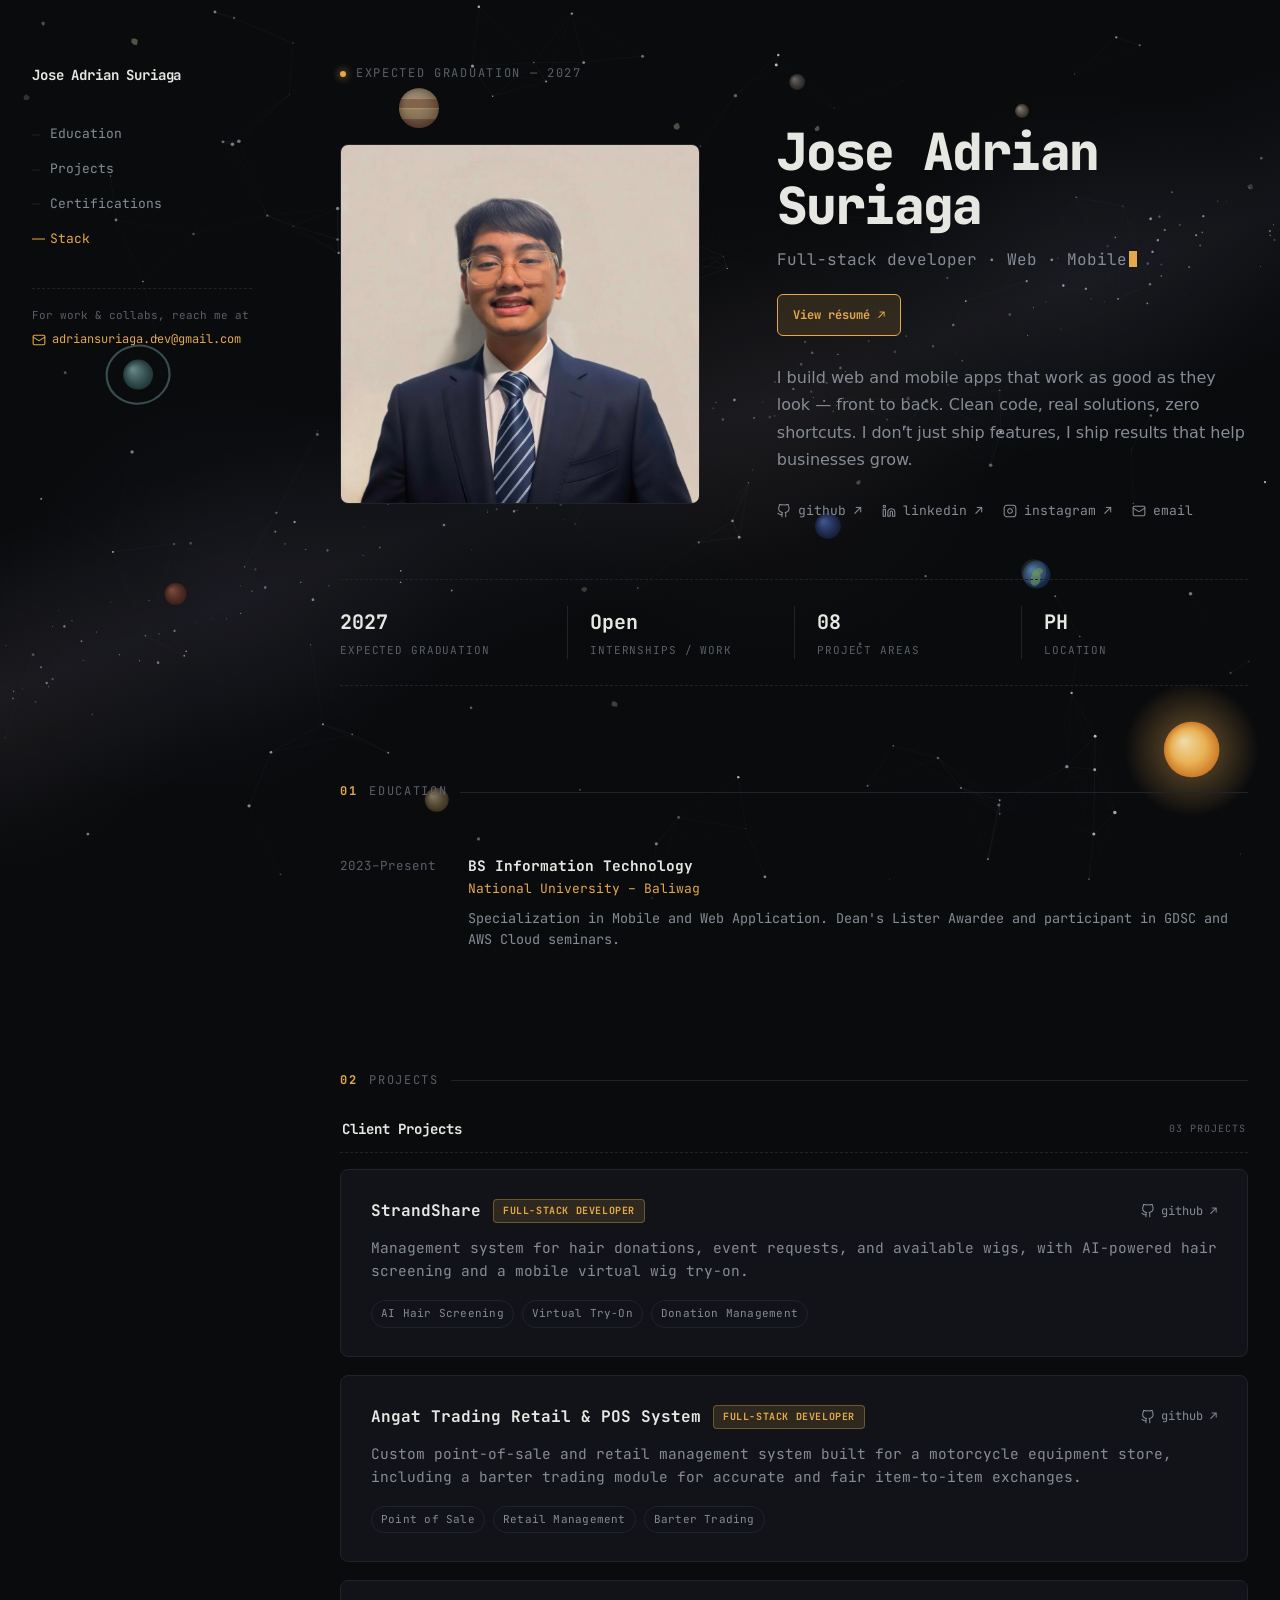
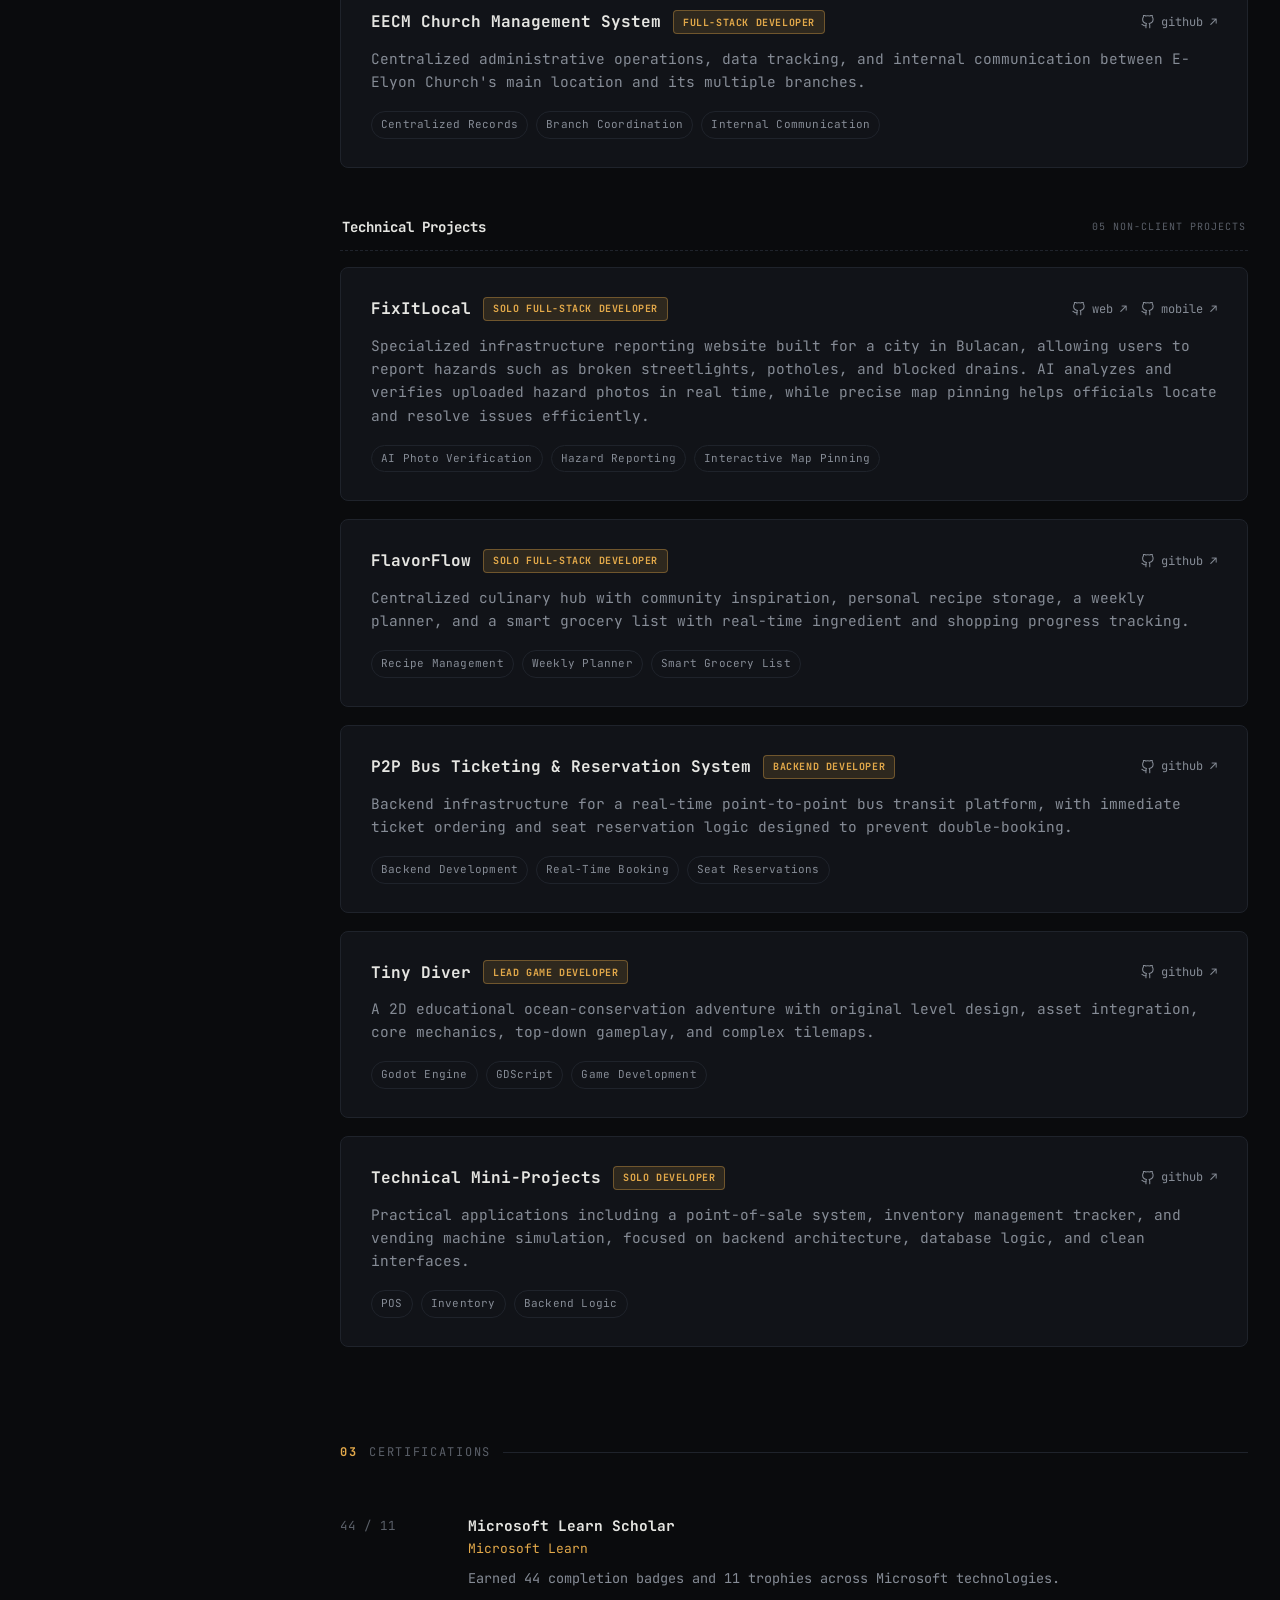
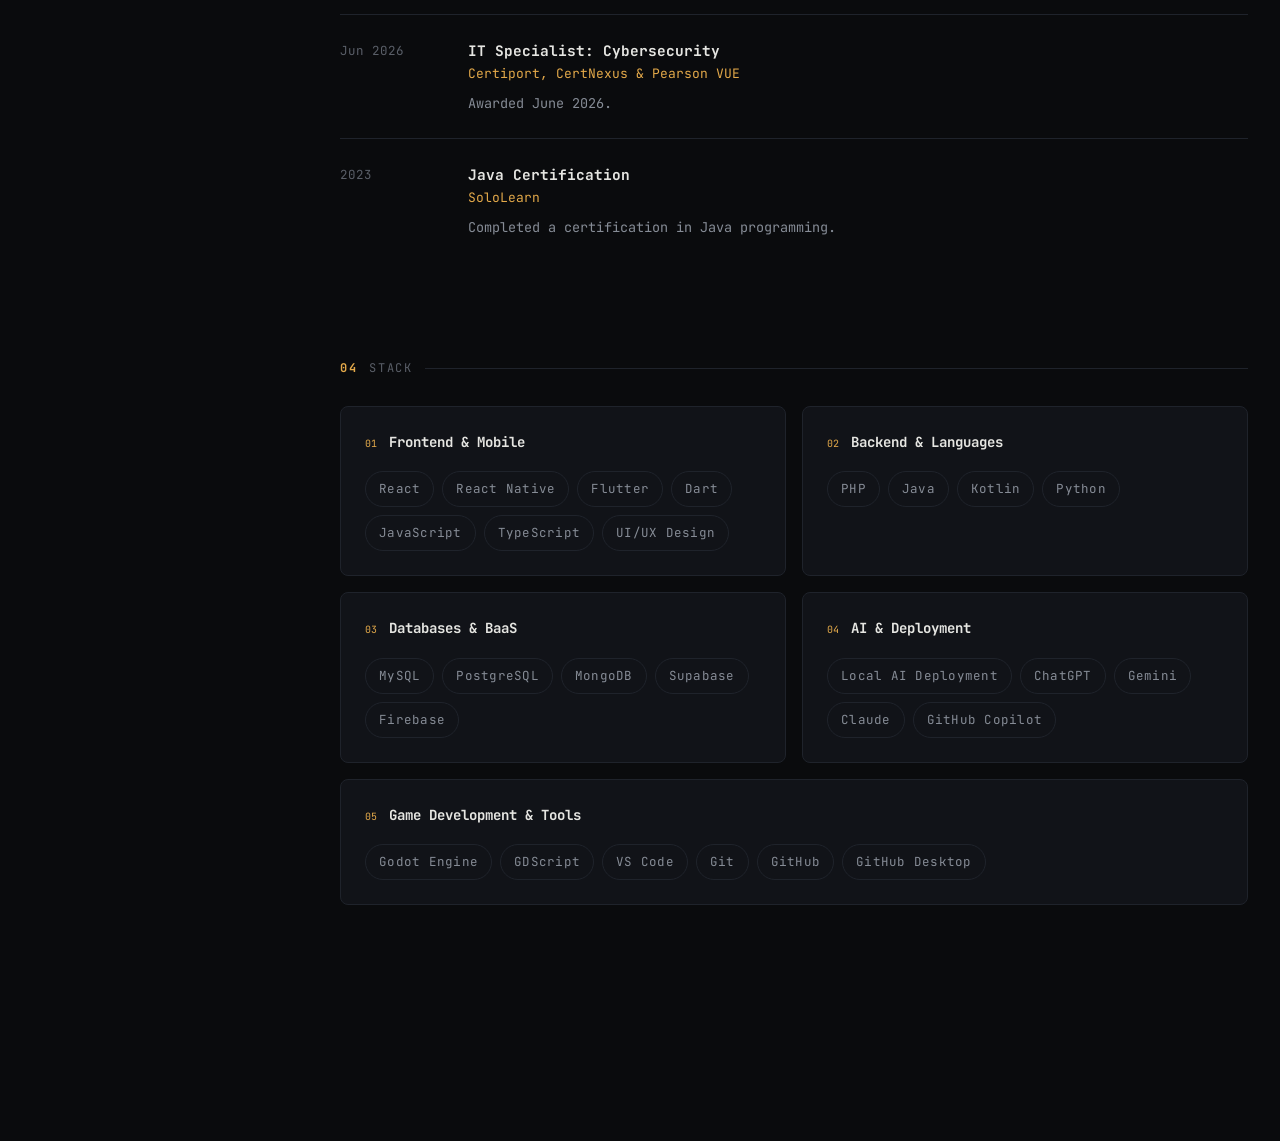
==== commit 90d1b07c: "updated as of July 22, 2026" ====
--- a/public/index.html
+++ b/public/index.html
@@ -459,6 +459,14 @@
     line-height:1.35;
     letter-spacing:.06em;
     text-transform:uppercase;
+  }
+
+  .project-links{
+    display:flex;
+    align-items:center;
+    flex-wrap:wrap;
+    gap:8px 14px;
+    flex:none;
   }
 
   .project-link{
@@ -996,7 +1004,10 @@
           <div class="project-name">FixItLocal</div>
           <span class="project-role">Solo Full-Stack Developer</span>
         </div>
-        <a class="project-link" href="https://github.com/JaesNOLIMIT" target="_blank" rel="noopener"><svg class="link-icon" aria-hidden="true"><use href="#icon-github"></use></svg>github ↗</a>
+        <div class="project-links" aria-label="FixItLocal repositories">
+          <a class="project-link" href="https://github.com/JaesNOLIMIT/FIxItLocal_Web_v1.0" target="_blank" rel="noopener" aria-label="View the FixItLocal Web repository on GitHub"><svg class="link-icon" aria-hidden="true"><use href="#icon-github"></use></svg>web ↗</a>
+          <a class="project-link" href="https://github.com/JaesNOLIMIT/FixItLocal_Mobile_v1.0" target="_blank" rel="noopener" aria-label="View the FixItLocal Mobile repository on GitHub"><svg class="link-icon" aria-hidden="true"><use href="#icon-github"></use></svg>mobile ↗</a>
+        </div>
       </div>
       <div class="project-desc">Specialized infrastructure reporting website built for a city in Bulacan, allowing users to report hazards such as broken streetlights, potholes, and blocked drains. AI analyzes and verifies uploaded hazard photos in real time, while precise map pinning helps officials locate and resolve issues efficiently.</div>
       <div class="tags">
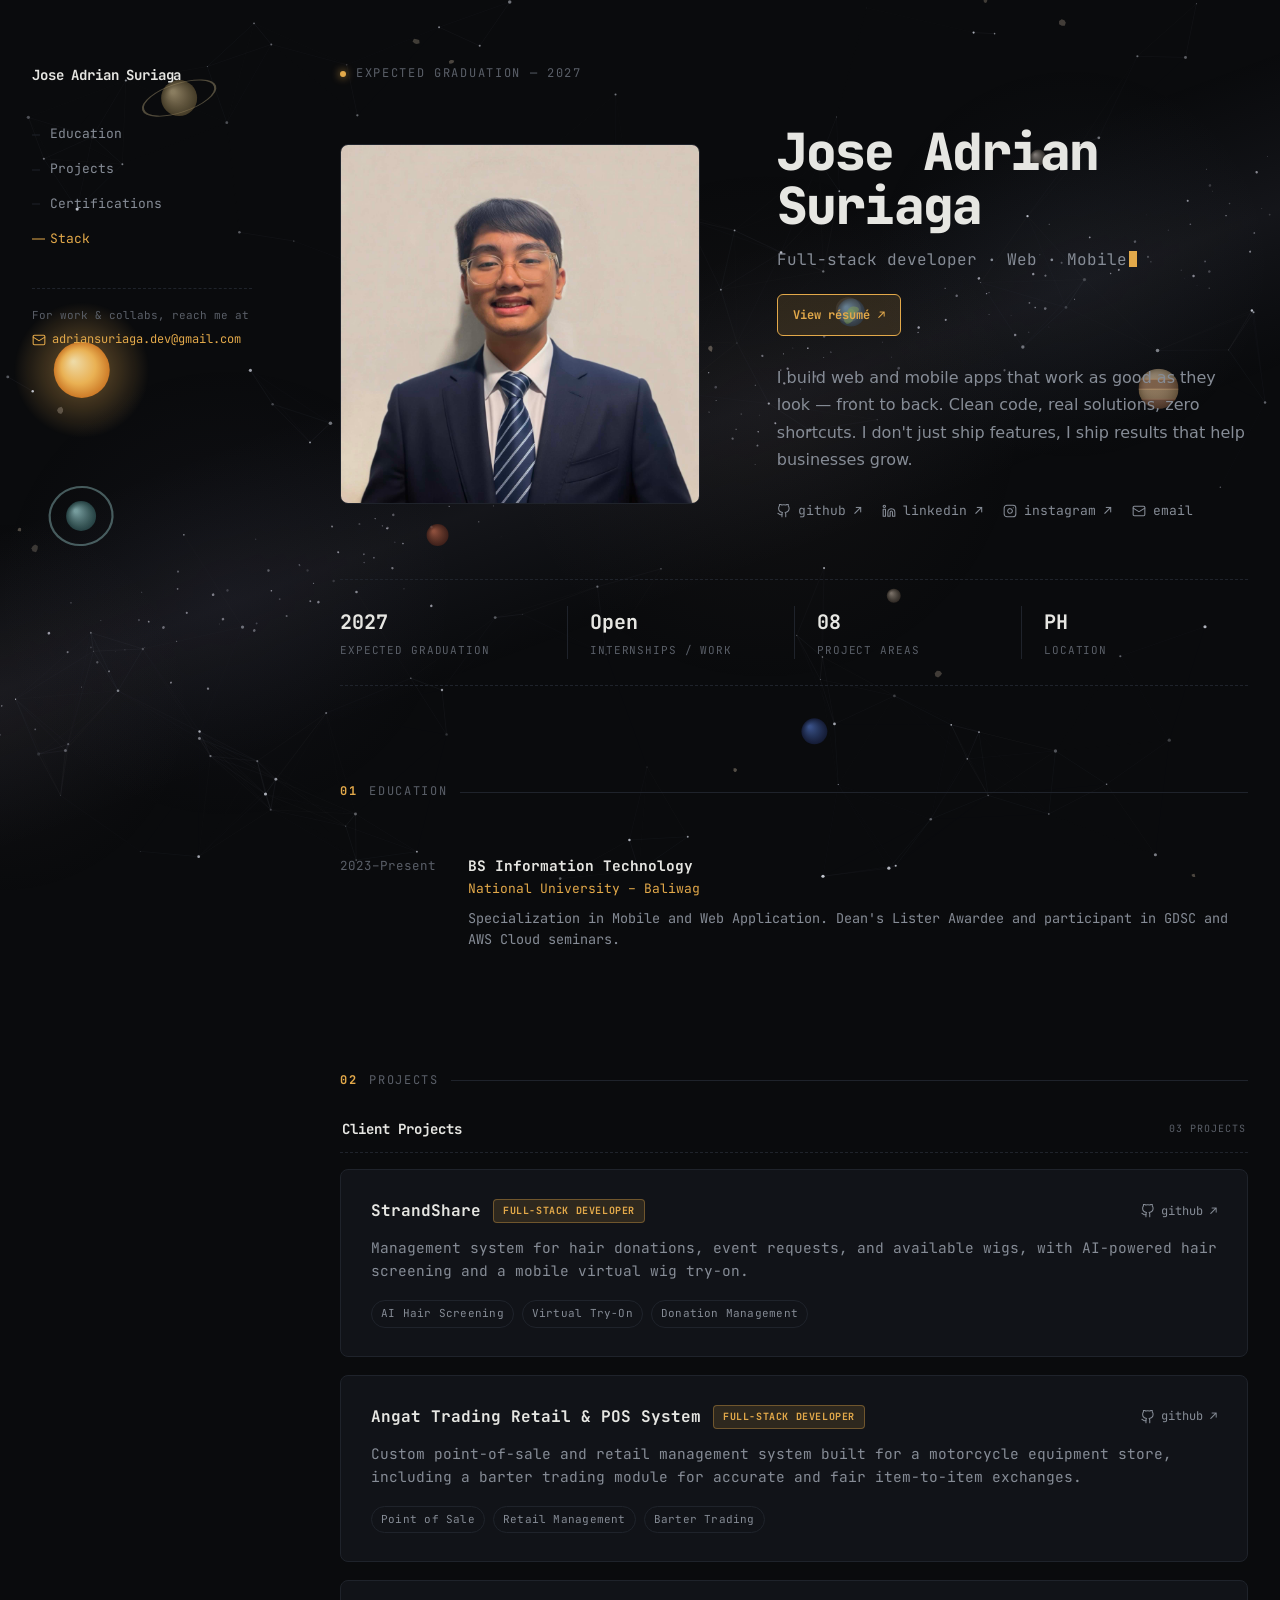
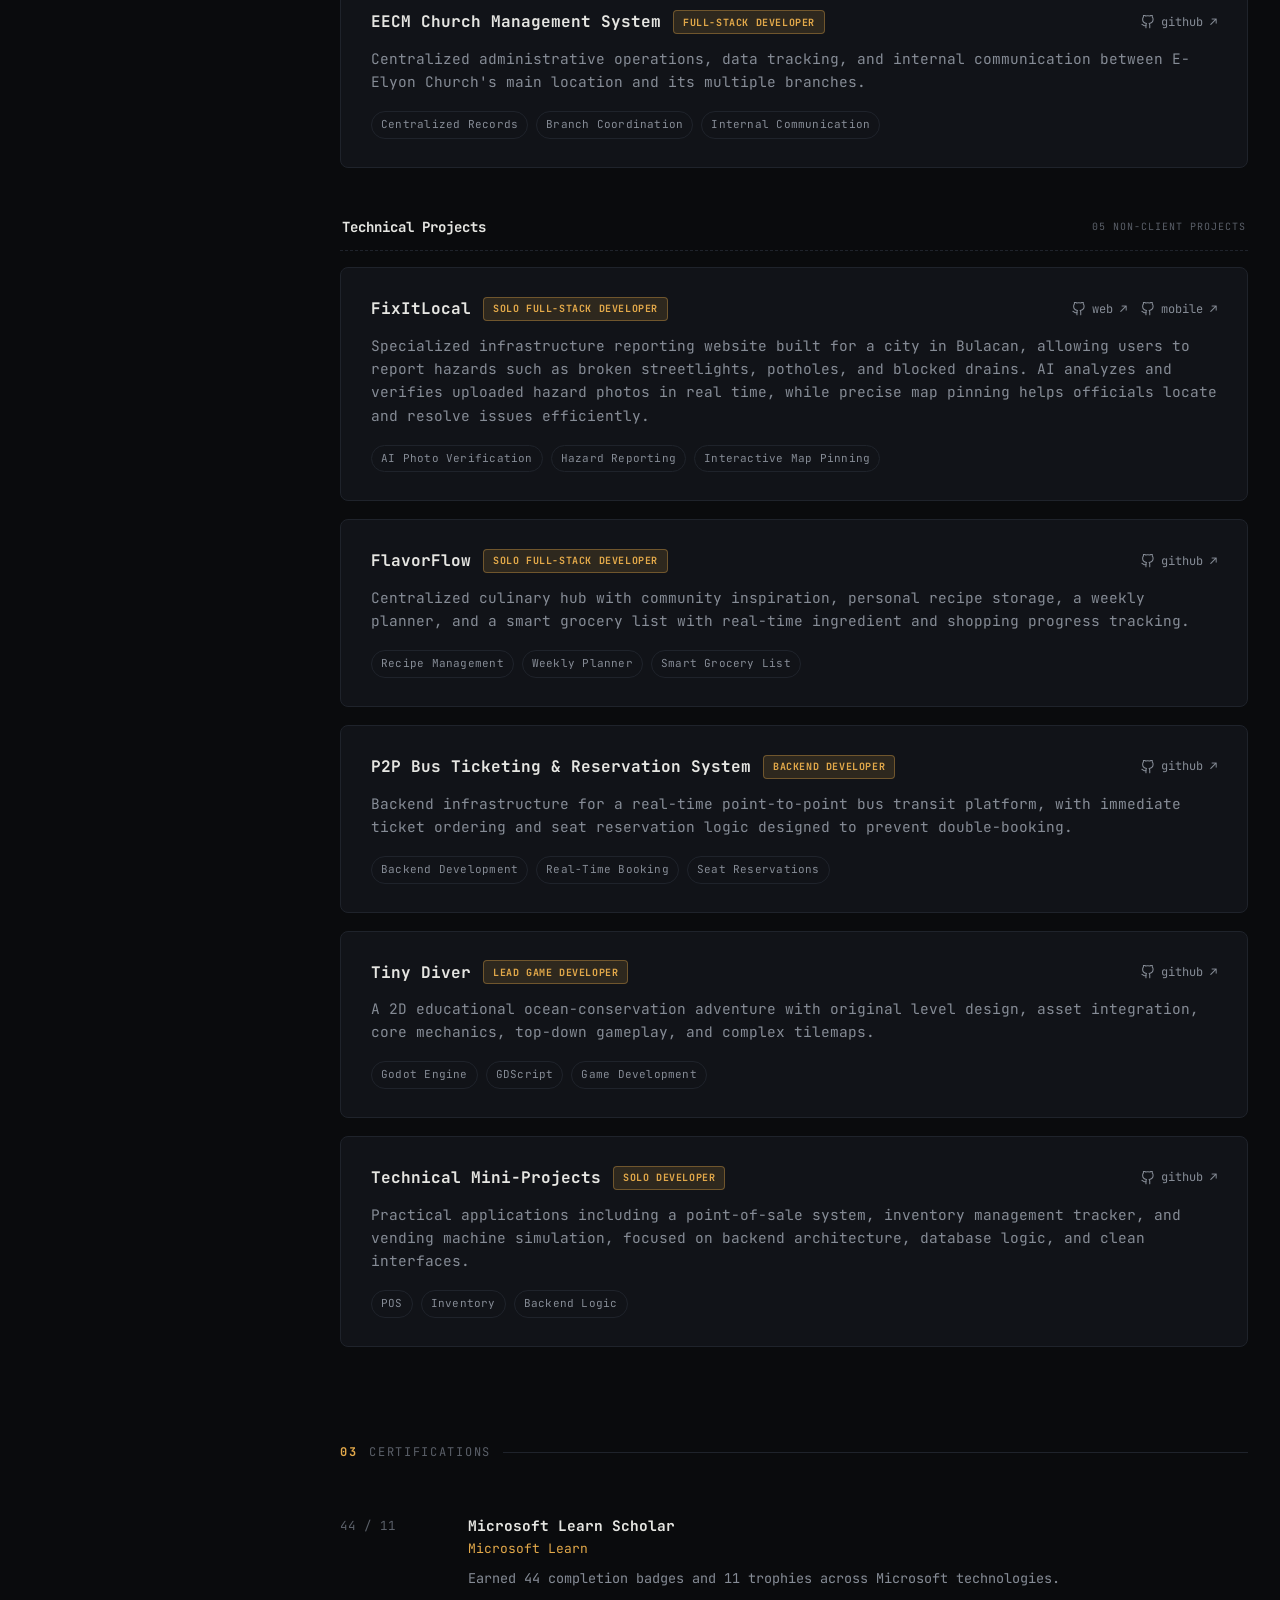
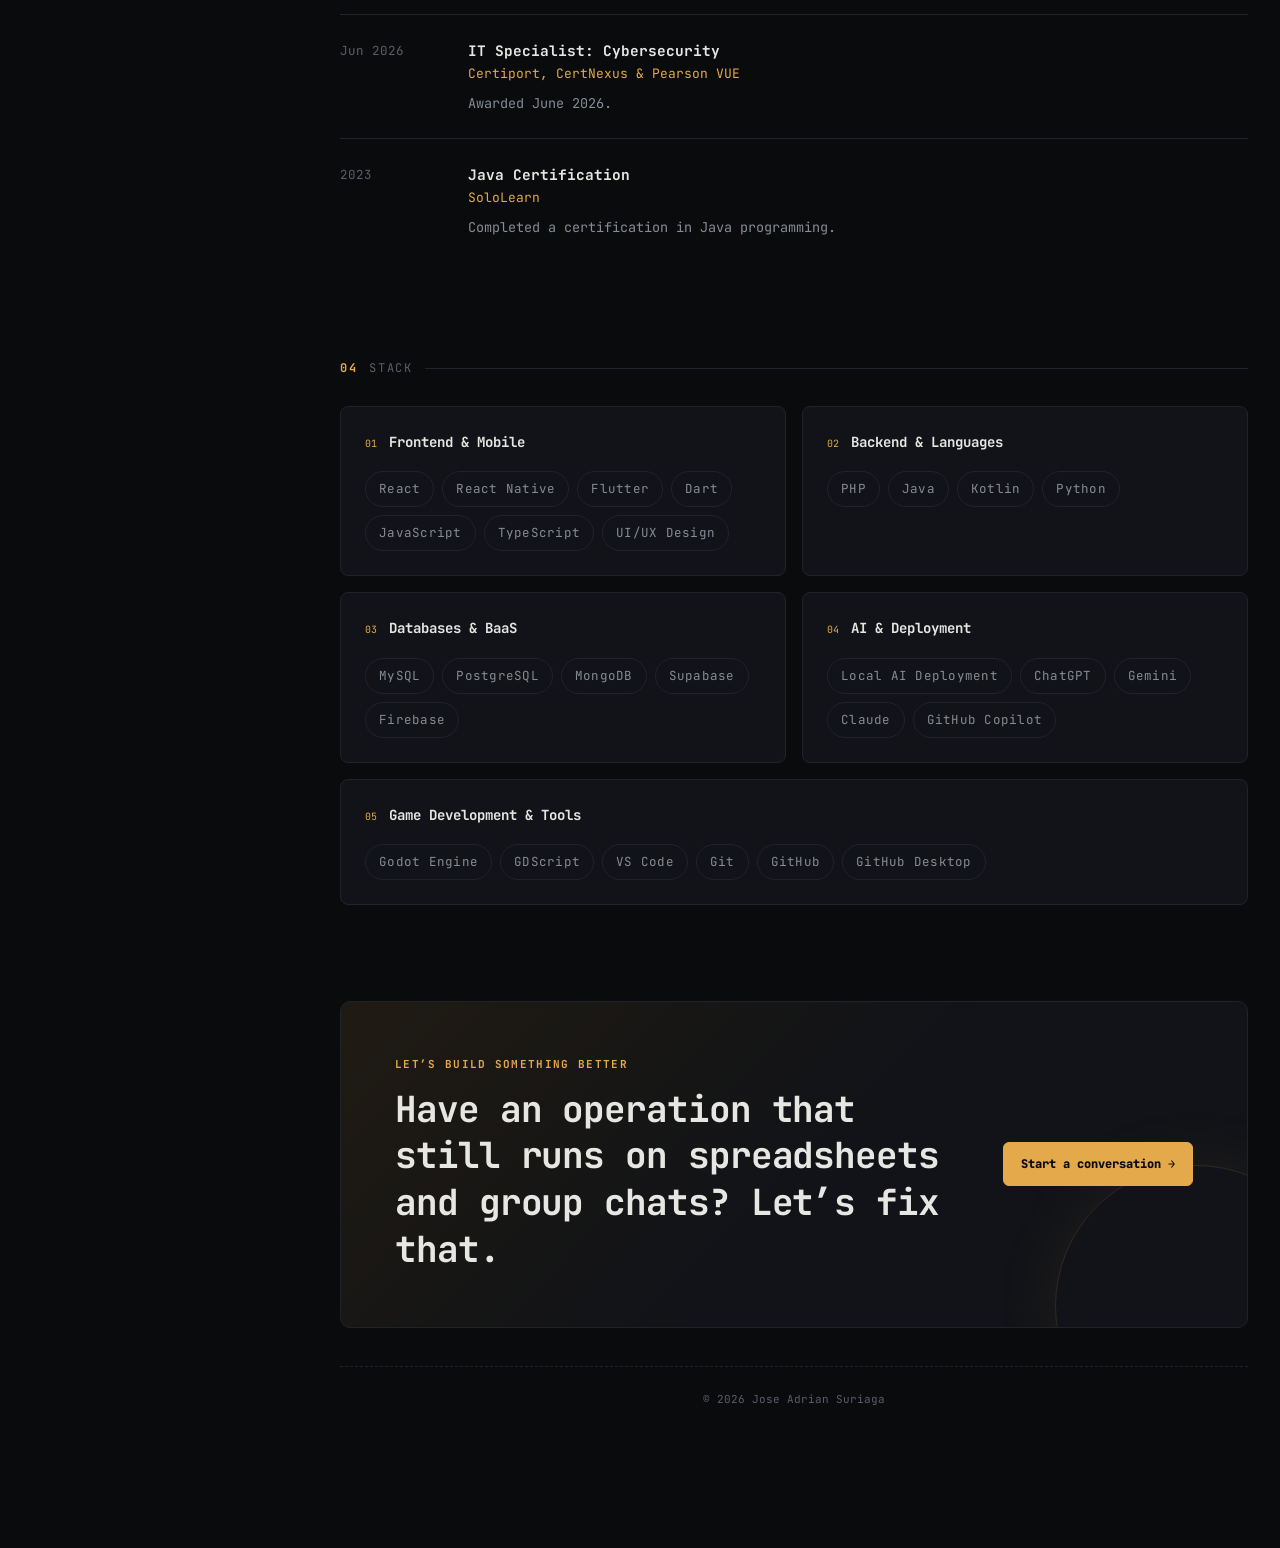
==== commit 9add31b3: "updated as of July 23, 2026" ====
--- a/public/index.html
+++ b/public/index.html
@@ -578,6 +578,89 @@
   .stack-tags .tag{
     font-size:12.5px;
     padding:7px 13px;
+  }
+
+  /* call to action & footer */
+
+  .bottom-cta{
+    position:relative;
+    overflow:hidden;
+    display:flex;
+    align-items:center;
+    justify-content:space-between;
+    gap:40px;
+    margin-bottom:38px;
+    padding:clamp(30px, 5vw, 54px);
+    border:1px solid var(--border);
+    border-radius:10px;
+    background:linear-gradient(135deg, rgba(227,169,74,.1), var(--panel) 55%);
+  }
+
+  .bottom-cta::after{
+    content:"";
+    position:absolute;
+    right:-90px;
+    bottom:-120px;
+    width:280px;
+    height:280px;
+    border:1px solid rgba(227,169,74,.15);
+    border-radius:50%;
+    box-shadow:0 0 70px rgba(227,169,74,.08);
+    pointer-events:none;
+  }
+
+  .bottom-cta-copy{
+    position:relative;
+    z-index:1;
+    max-width:760px;
+  }
+
+  .bottom-cta-kicker{
+    margin:0 0 12px;
+    color:var(--accent);
+    font-size:11px;
+    font-weight:700;
+    letter-spacing:.12em;
+    text-transform:uppercase;
+  }
+
+  .bottom-cta h2{
+    margin:0;
+    font-size:clamp(23px, 3vw, 36px);
+    line-height:1.3;
+    letter-spacing:-.03em;
+  }
+
+  .bottom-cta-button{
+    position:relative;
+    z-index:1;
+    display:inline-flex;
+    min-height:44px;
+    flex:none;
+    align-items:center;
+    justify-content:center;
+    padding:10px 17px;
+    border:1px solid var(--accent);
+    border-radius:6px;
+    background:var(--accent);
+    color:var(--bg);
+    font-size:12px;
+    font-weight:800;
+    text-decoration:none;
+    transition:background .15s, color .15s;
+  }
+
+  .bottom-cta-button:hover{
+    background:transparent;
+    color:var(--accent);
+  }
+
+  .site-footer{
+    padding-top:24px;
+    border-top:1px dashed var(--border);
+    color:var(--muted-2);
+    font-size:11px;
+    text-align:center;
   }
 
   /* contact dialog */
@@ -798,6 +881,8 @@
     .contact-dialog{padding:22px;}
     .contact-email-row{align-items:stretch;flex-direction:column;padding:12px;}
     .copy-button{width:100%;}
+    .bottom-cta{align-items:flex-start;flex-direction:column;gap:24px;}
+    .bottom-cta-button{width:100%;}
   }
 
   @media (prefers-reduced-motion: reduce){
@@ -1156,6 +1241,18 @@
     </div>
   </section>
 
+  <section class="bottom-cta" aria-labelledby="bottom-cta-title">
+    <div class="bottom-cta-copy">
+      <p class="bottom-cta-kicker">Let&rsquo;s build something better</p>
+      <h2 id="bottom-cta-title">Have an operation that still runs on spreadsheets and group chats? Let&rsquo;s fix that.</h2>
+    </div>
+    <a class="bottom-cta-button" href="mailto:adriansuriaga.dev@gmail.com" data-contact-trigger>Start a conversation <span aria-hidden="true">&nbsp;&rarr;</span></a>
+  </section>
+
+  <footer class="site-footer">
+    &copy; 2026 Jose Adrian Suriaga
+  </footer>
+
   </main>
 
 </div>
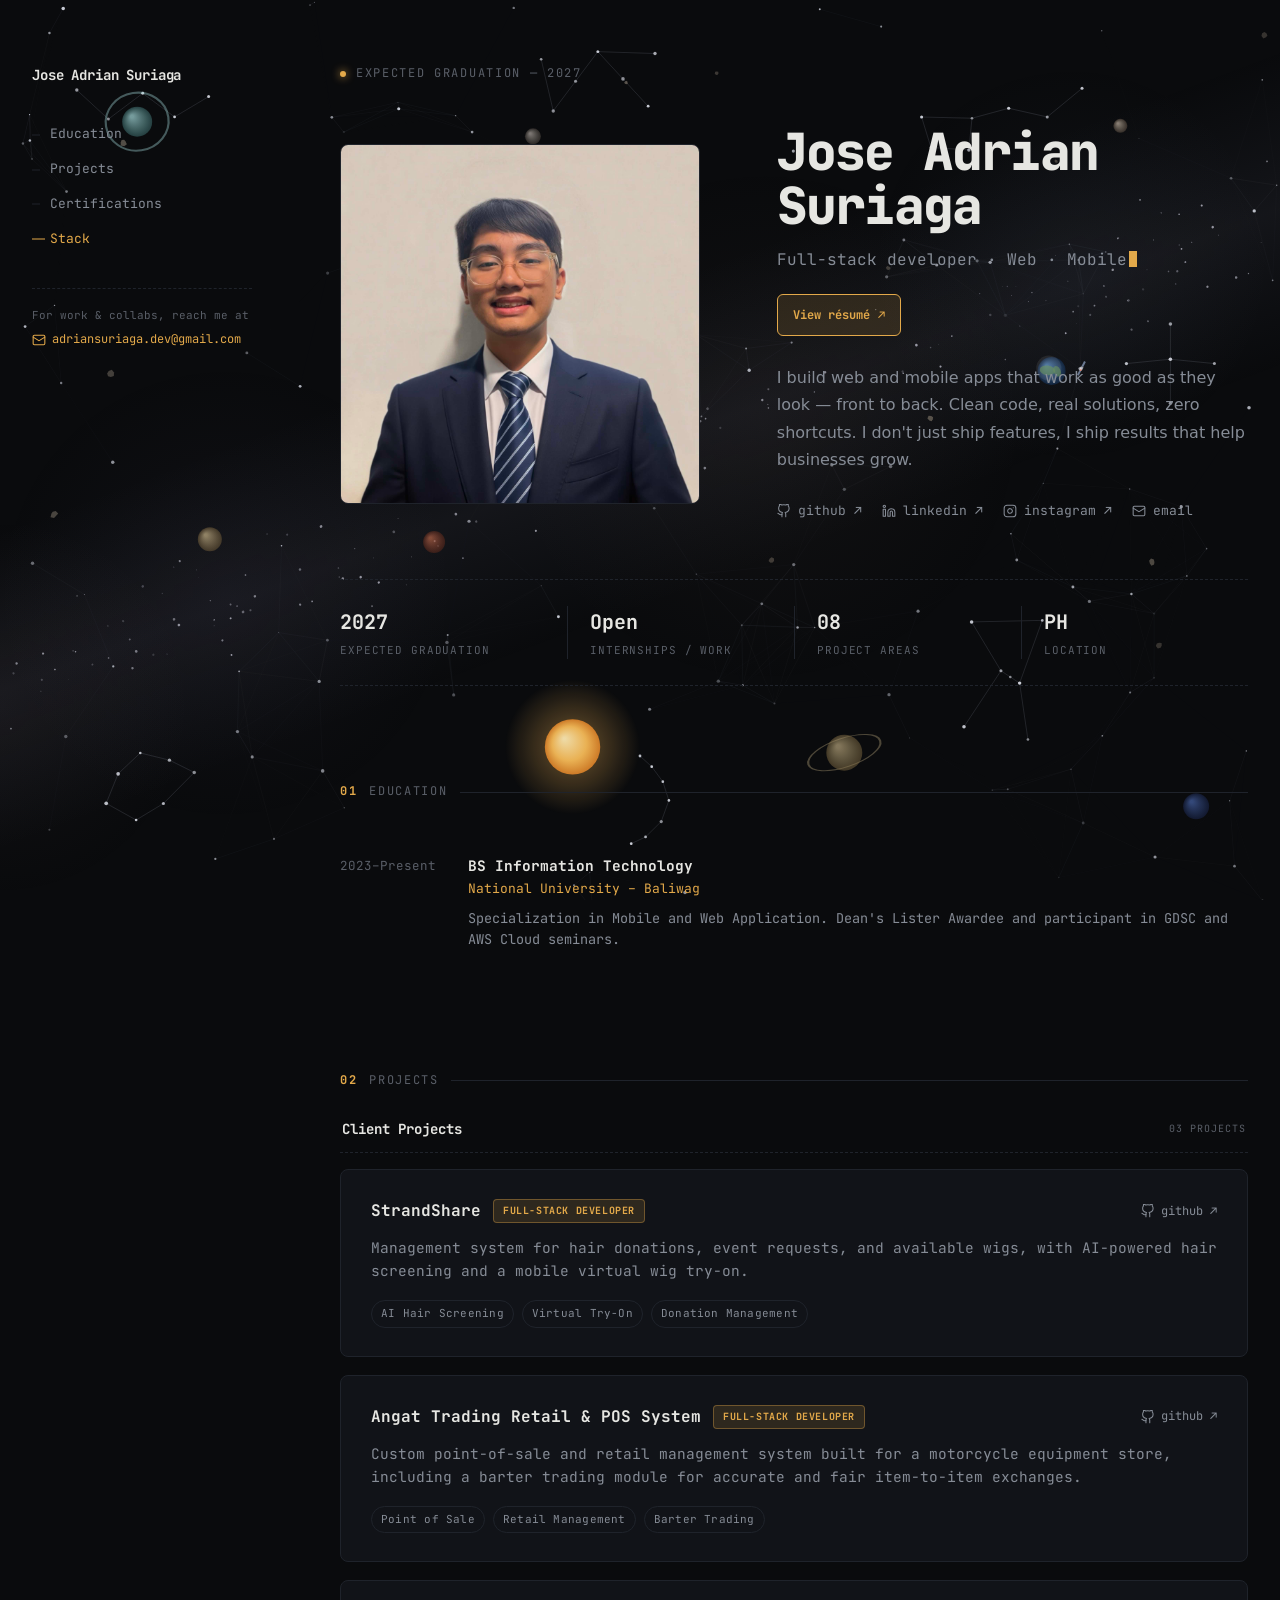
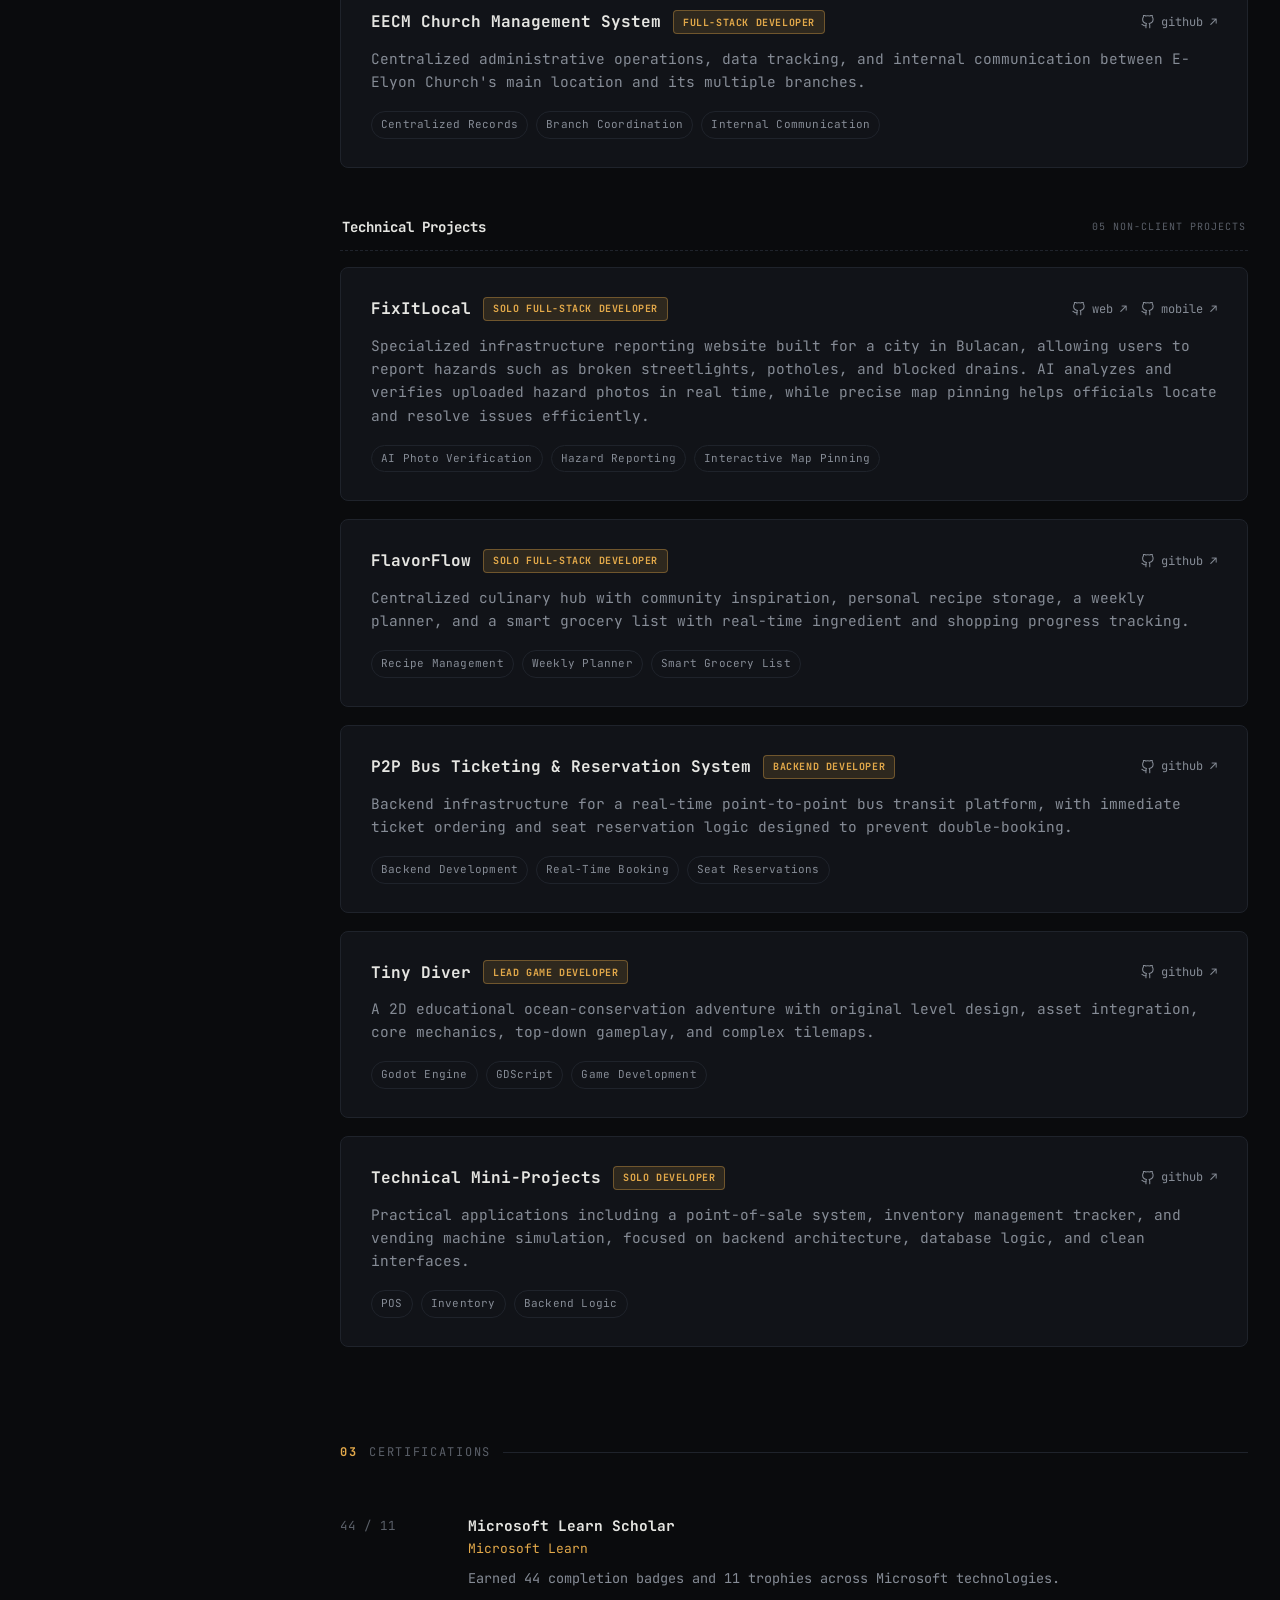
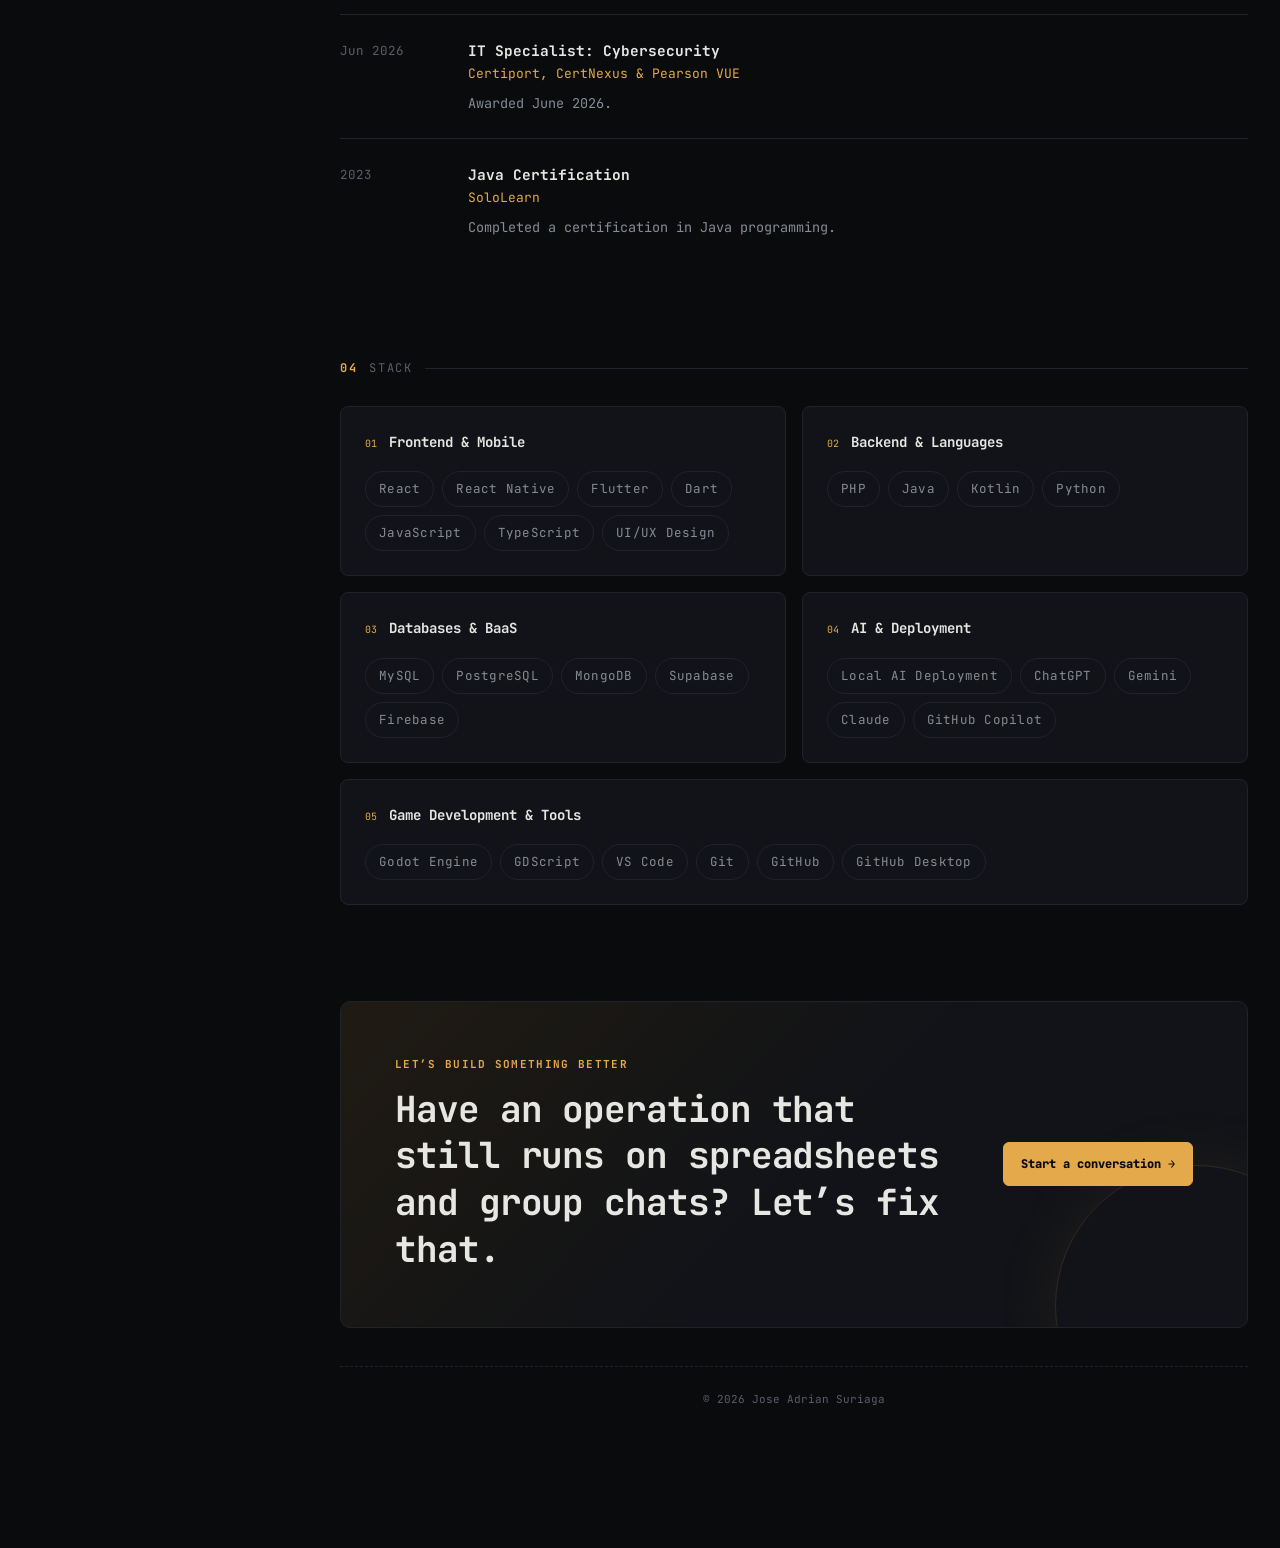
==== commit 6877b38b: "updated as of July 24, 2026" ====
--- a/public/index.html
+++ b/public/index.html
@@ -43,7 +43,11 @@
     width:100%;
     height:100%;
     pointer-events:none;
-  }
+    opacity:0;
+    animation:constellation-fade-in 1.8s ease-out forwards;
+  }
+
+  @keyframes constellation-fade-in{to{opacity:1;}}
 
   .icon-sprite{
     position:absolute;
@@ -887,6 +891,7 @@
 
   @media (prefers-reduced-motion: reduce){
     html{scroll-behavior:auto;}
+    .constellation-background{opacity:1;animation:none;}
     .cursor{animation:none;}
     .sidebar,
     .sidebar-panel{transition:none;}
